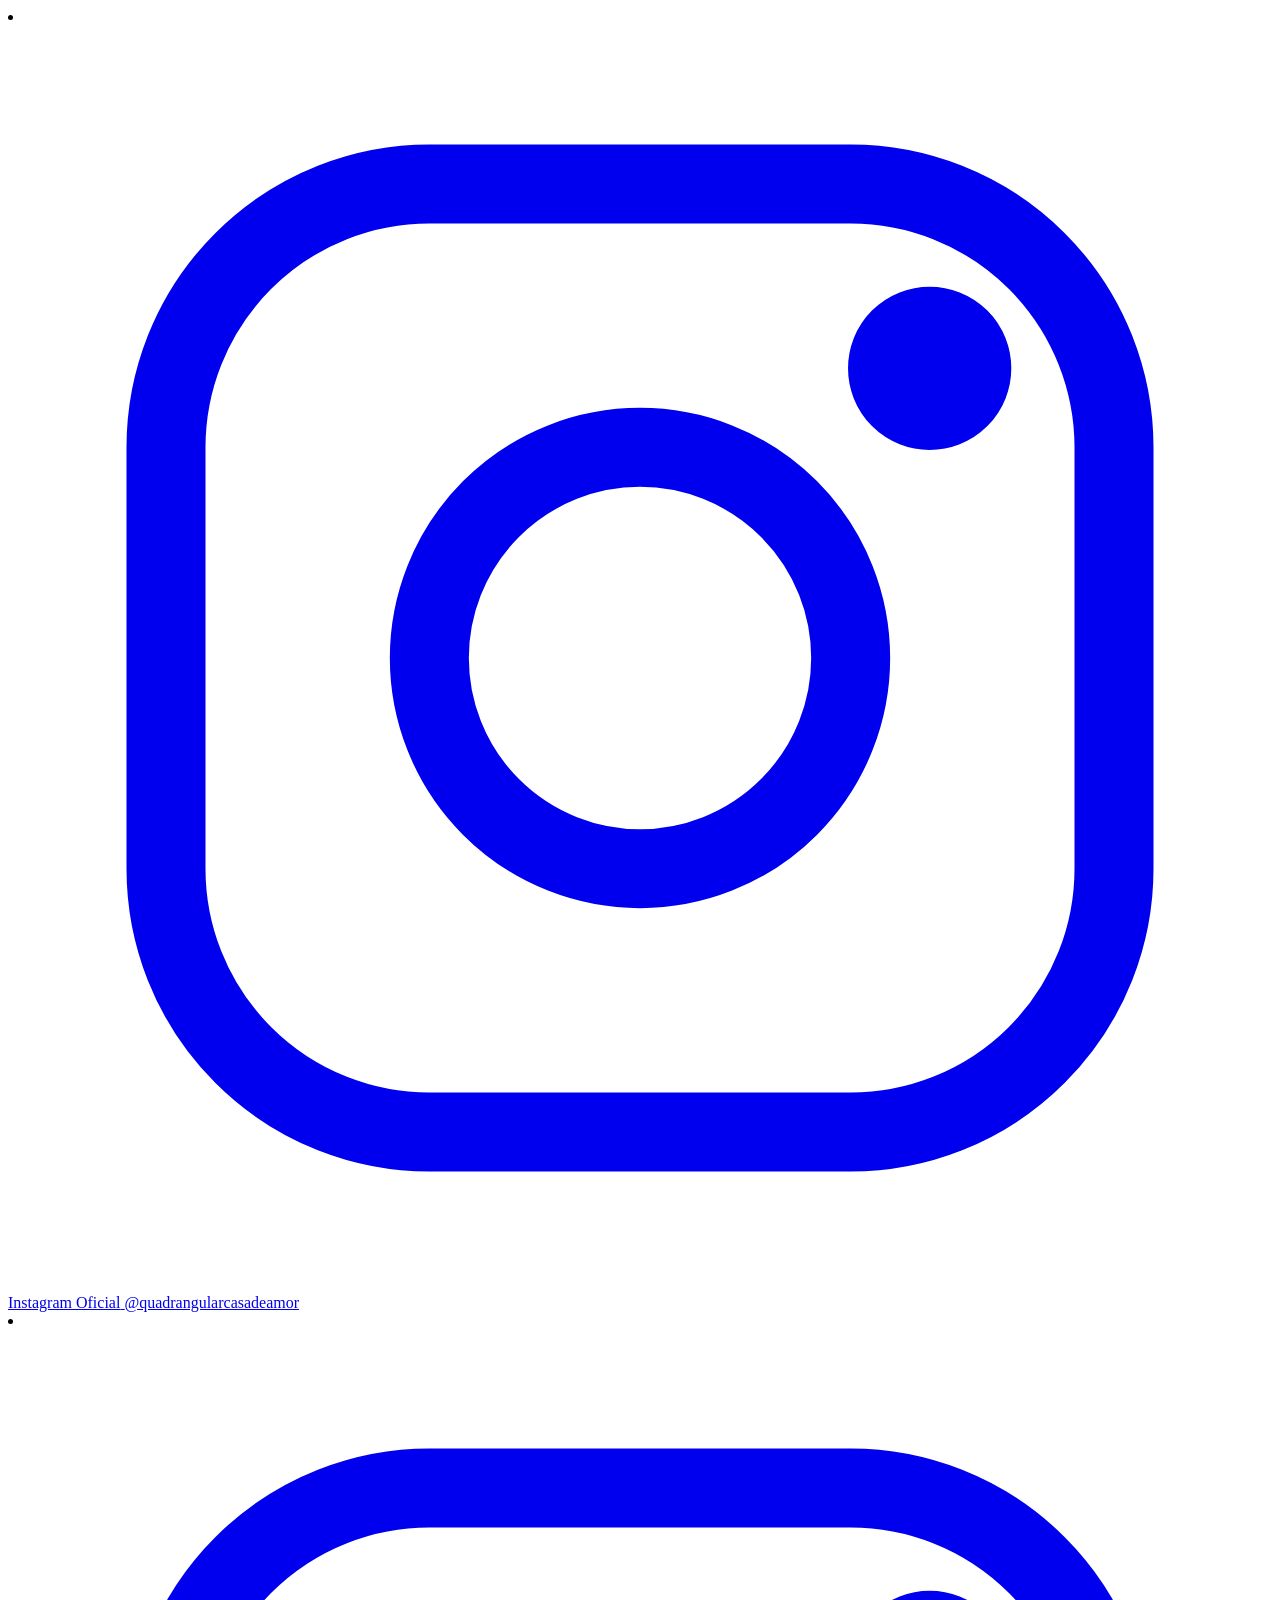
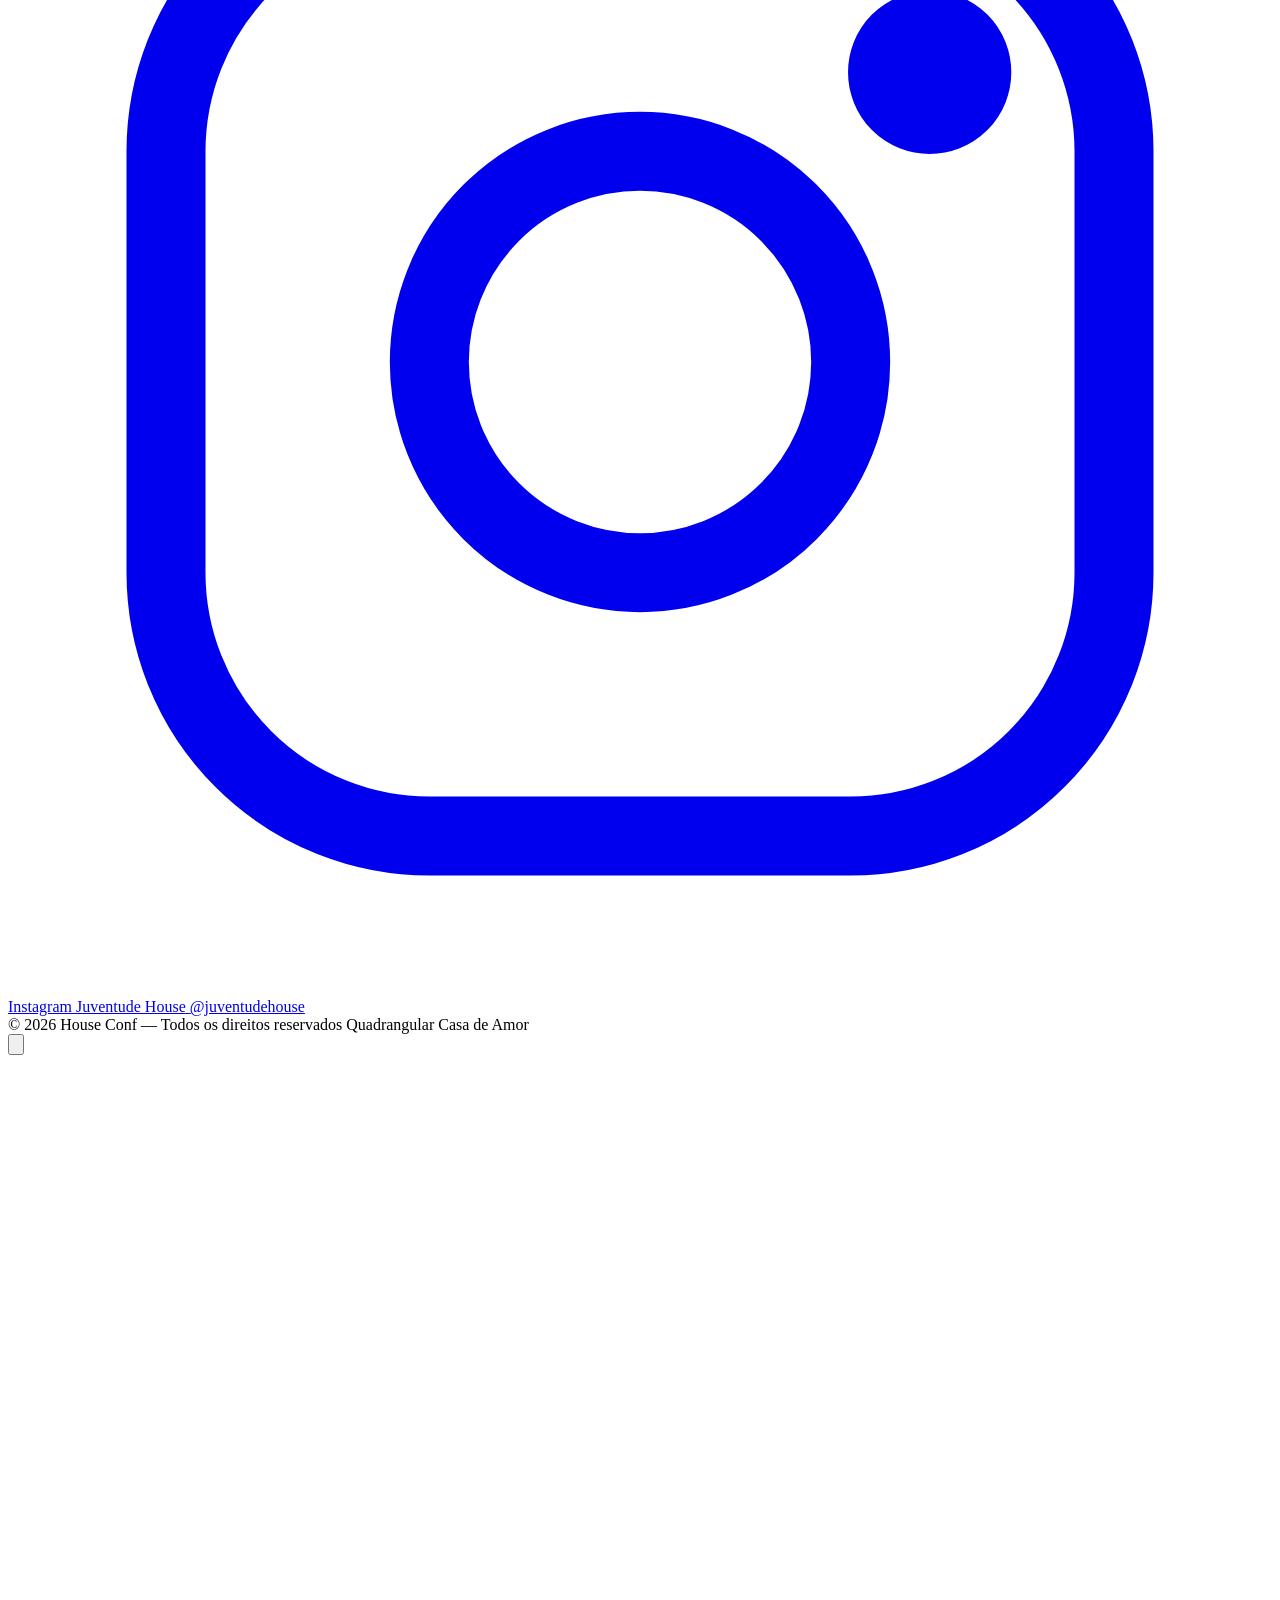
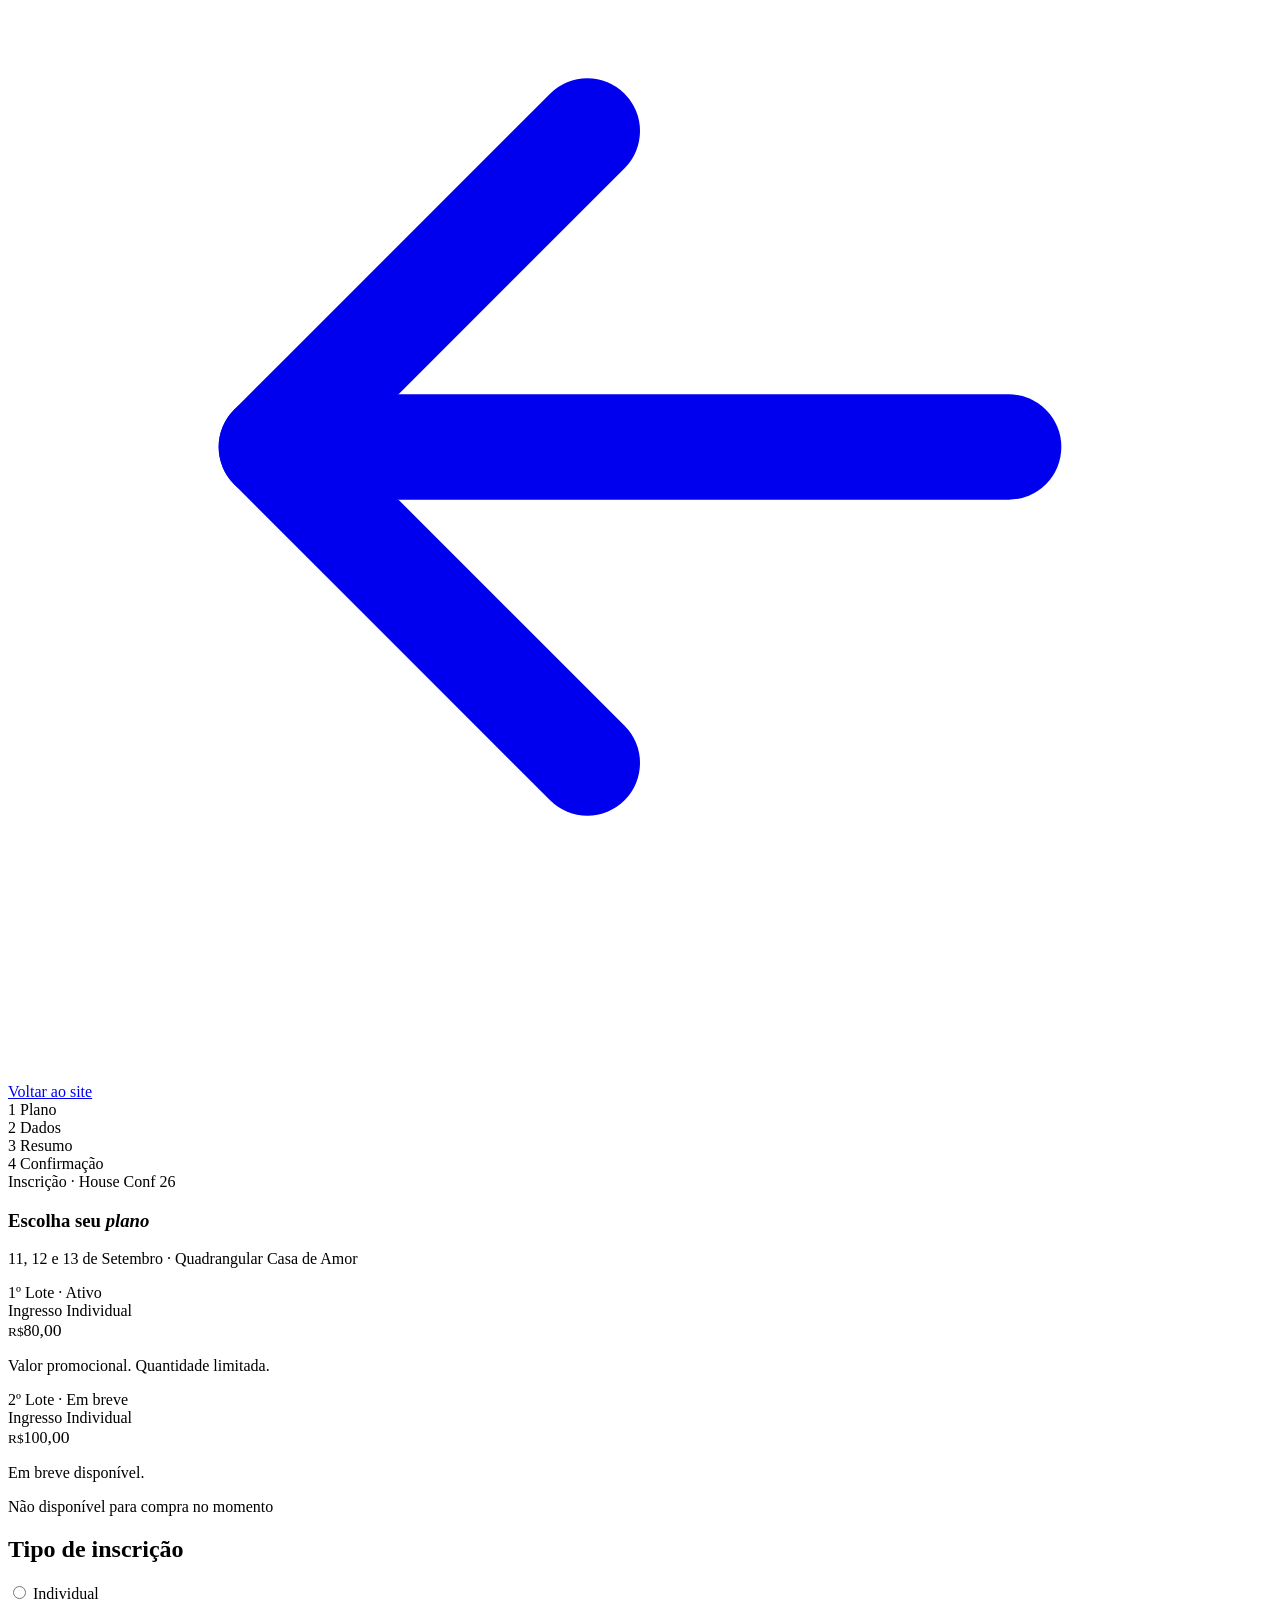
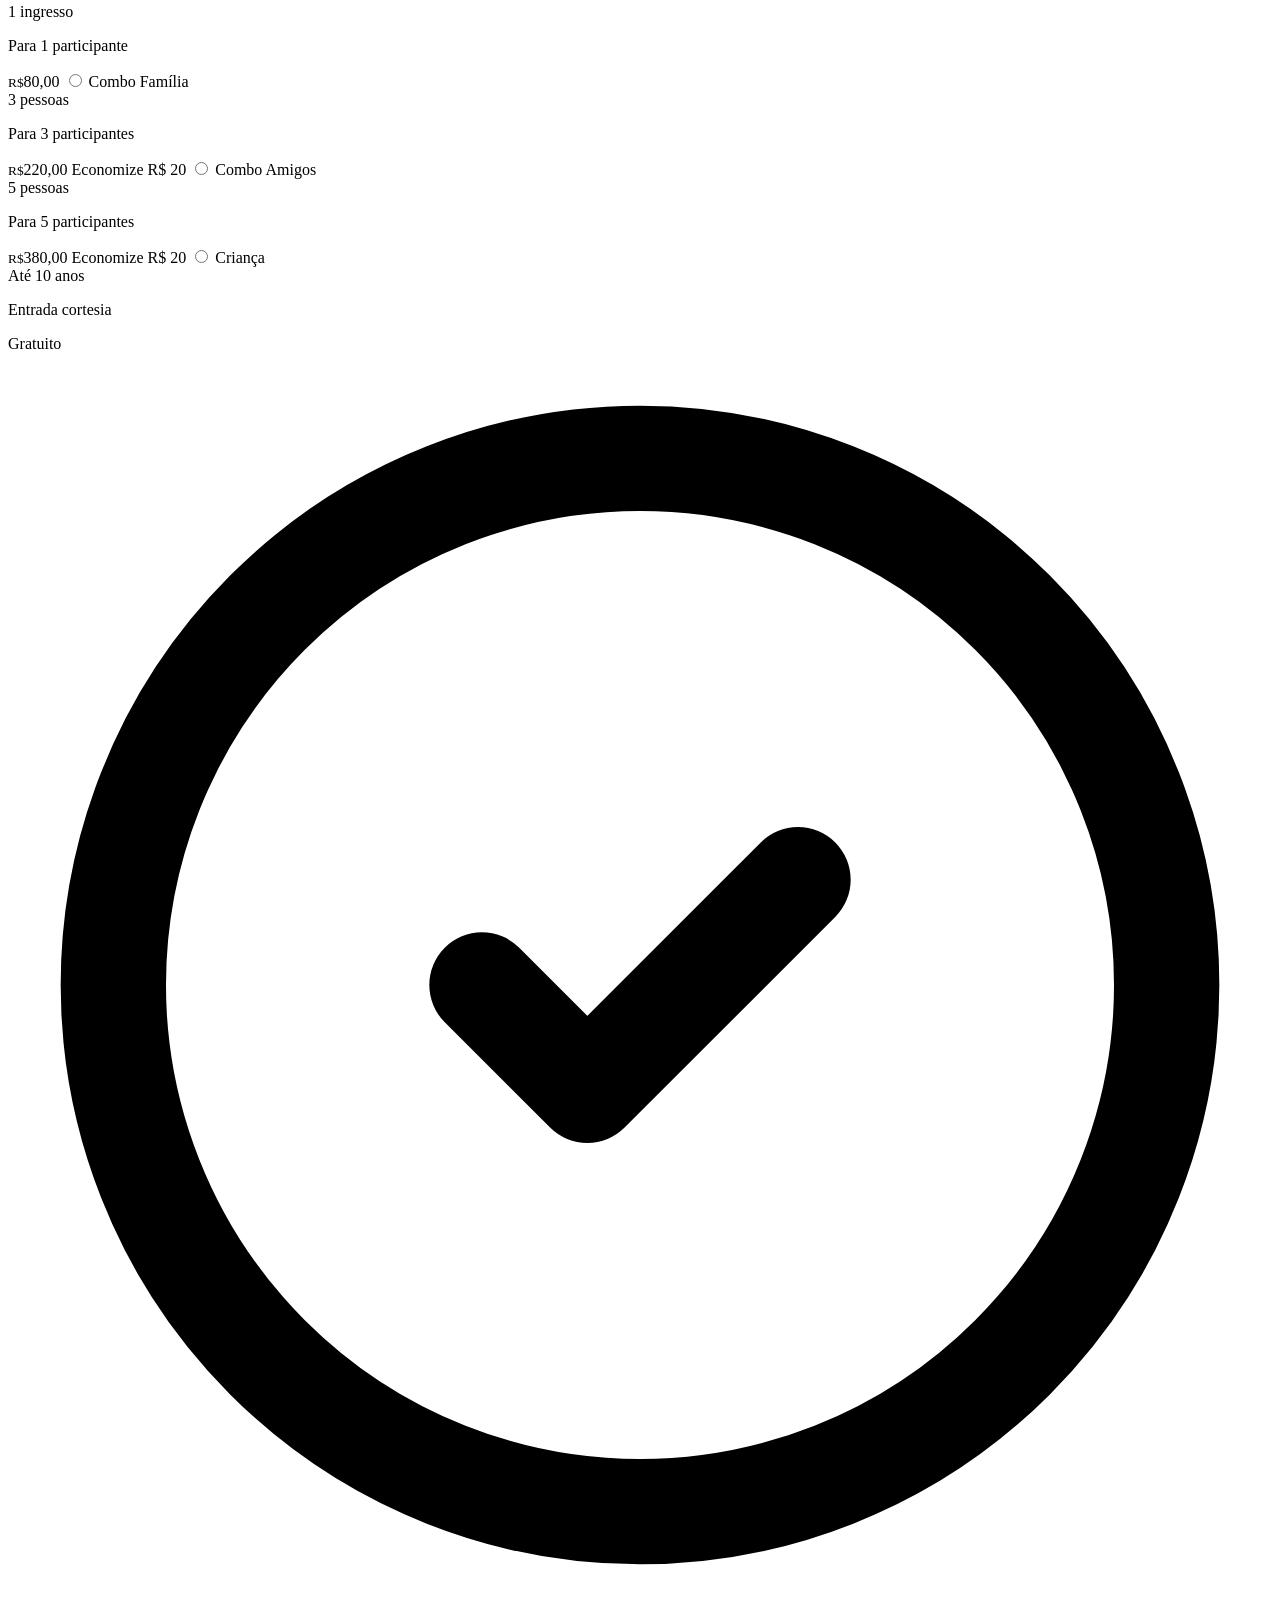
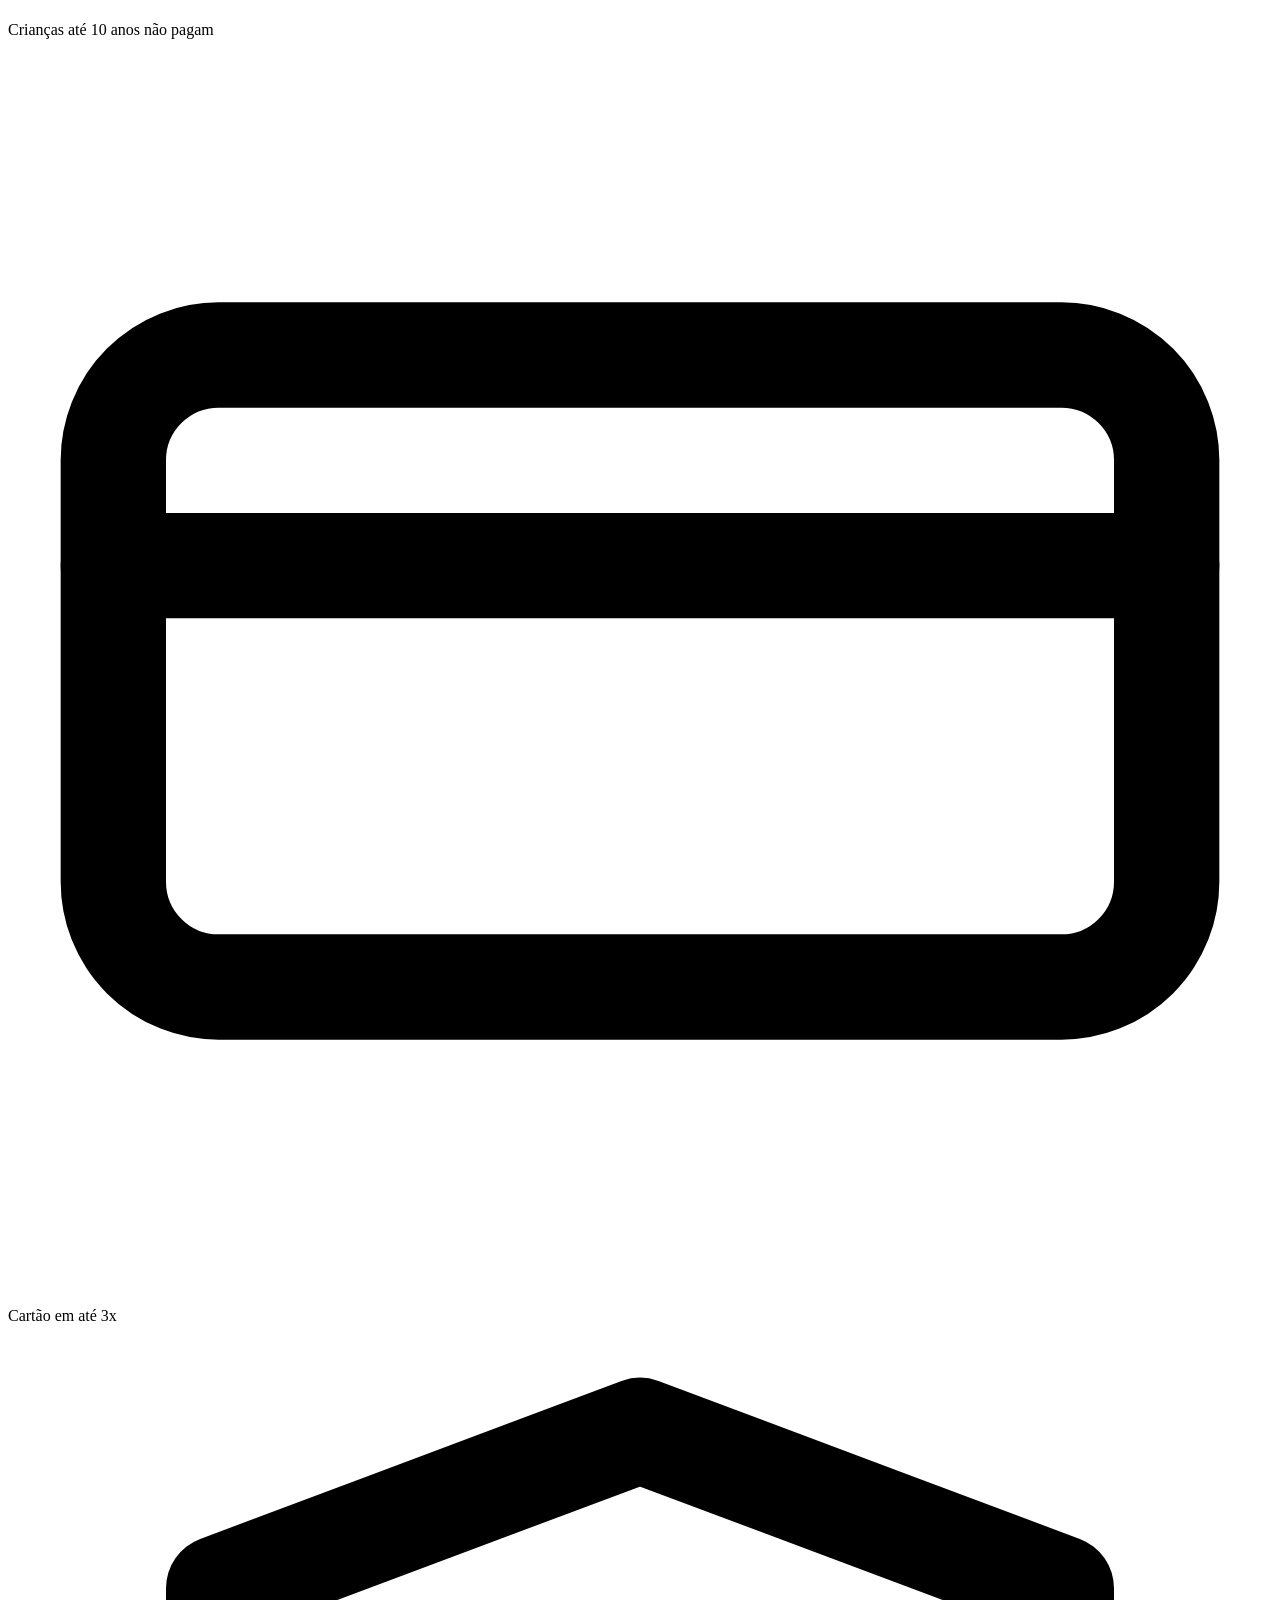
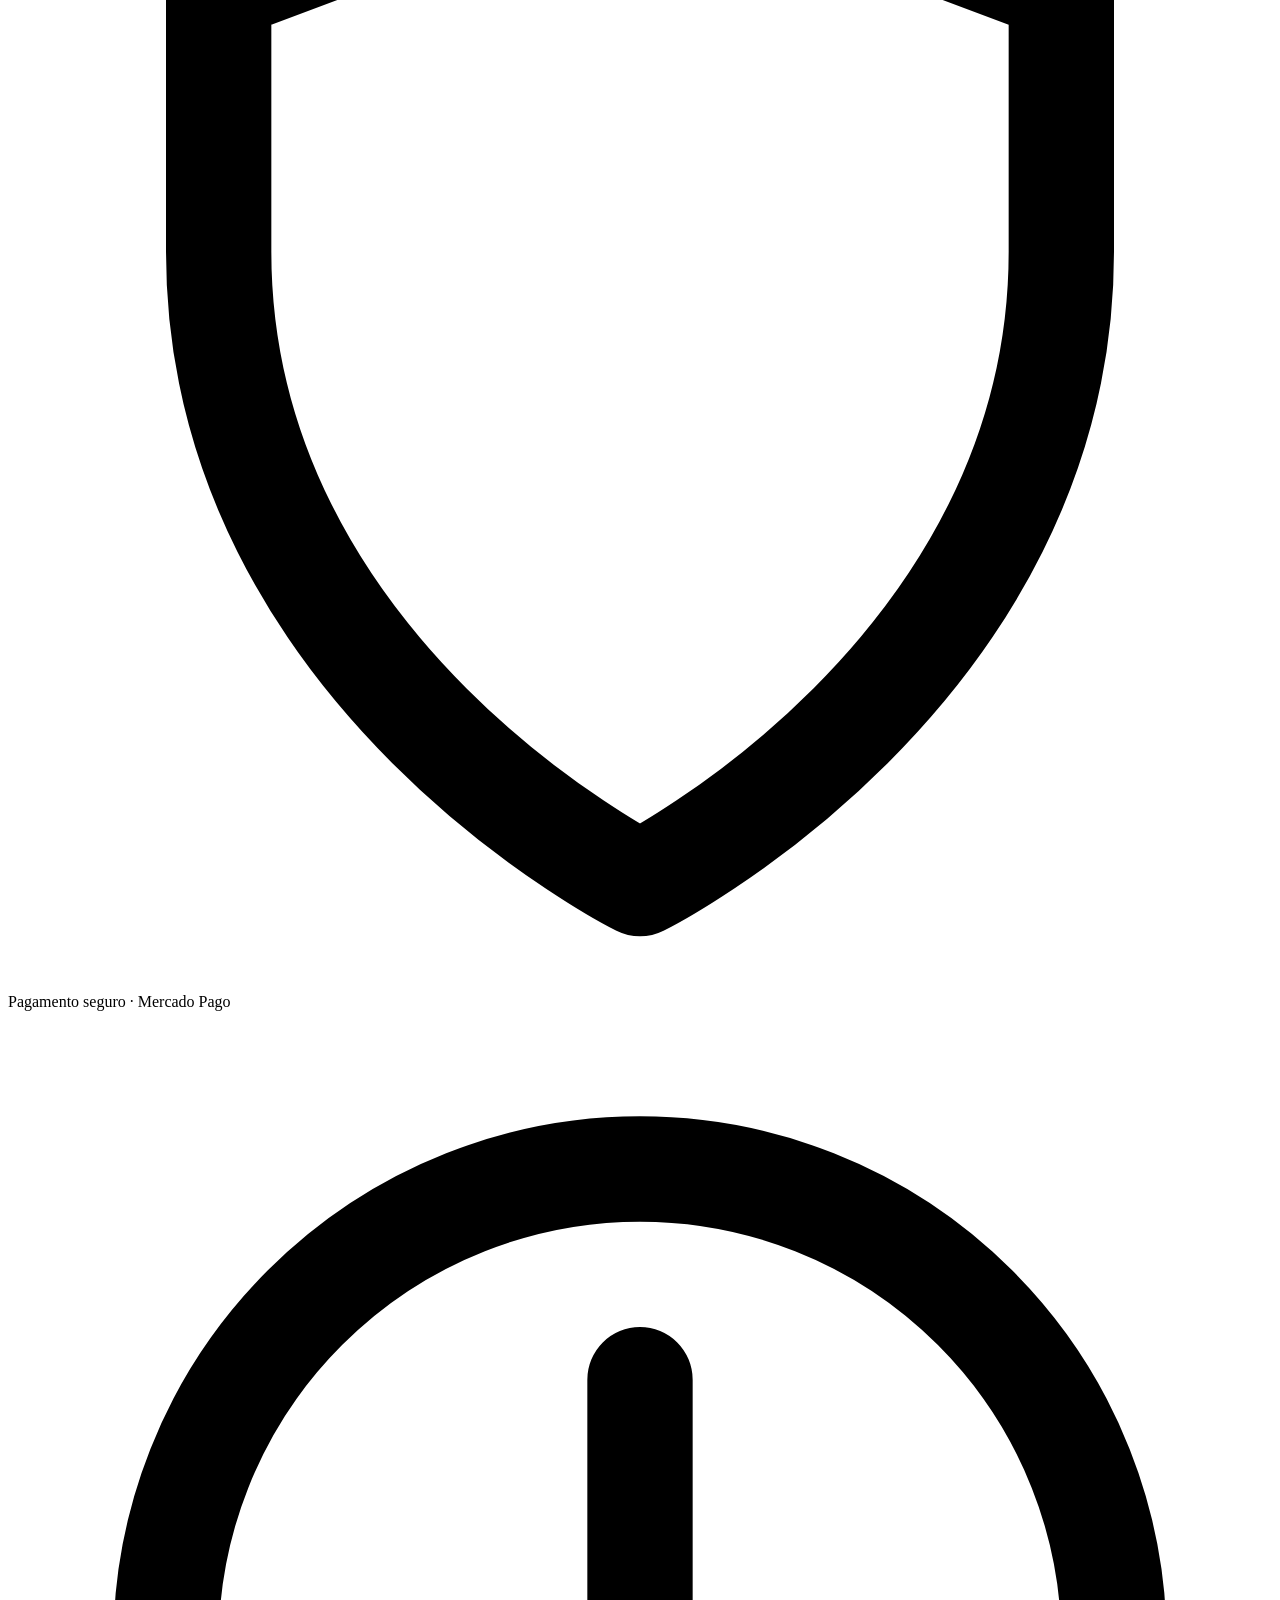
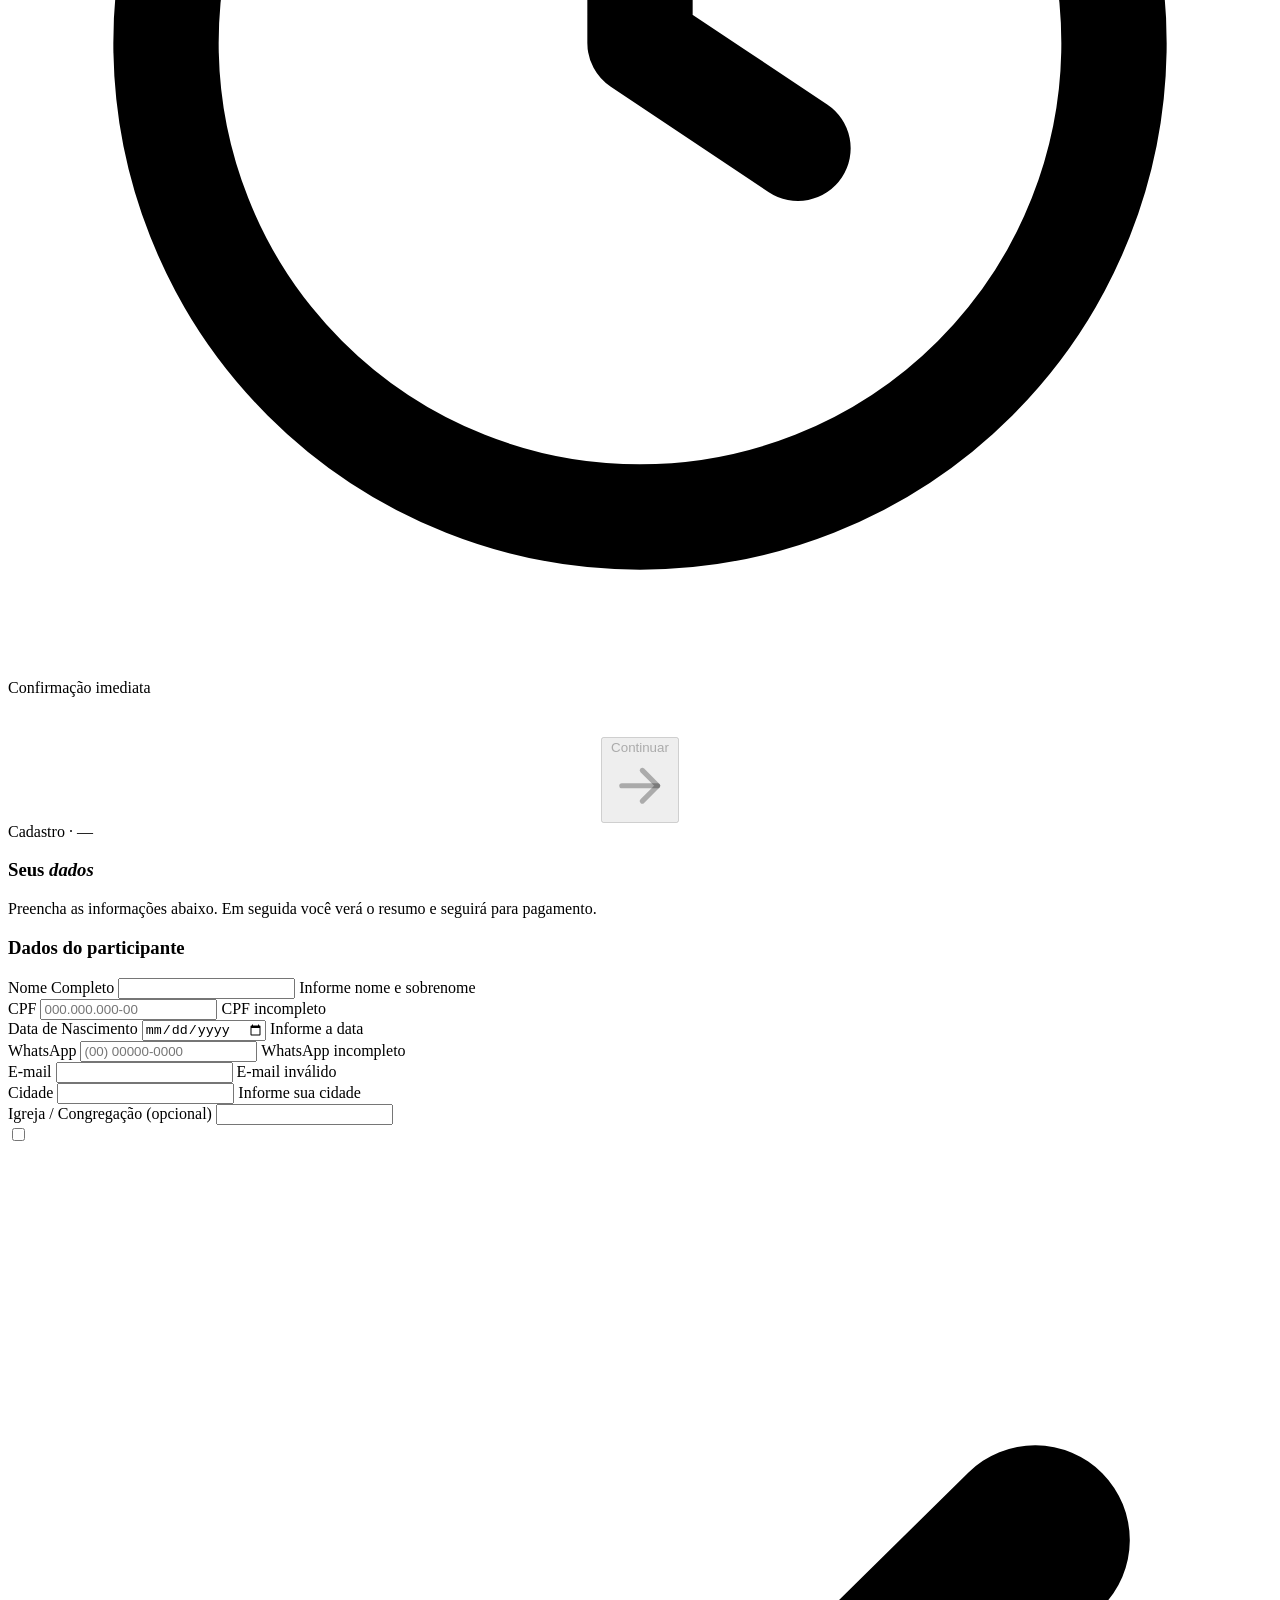
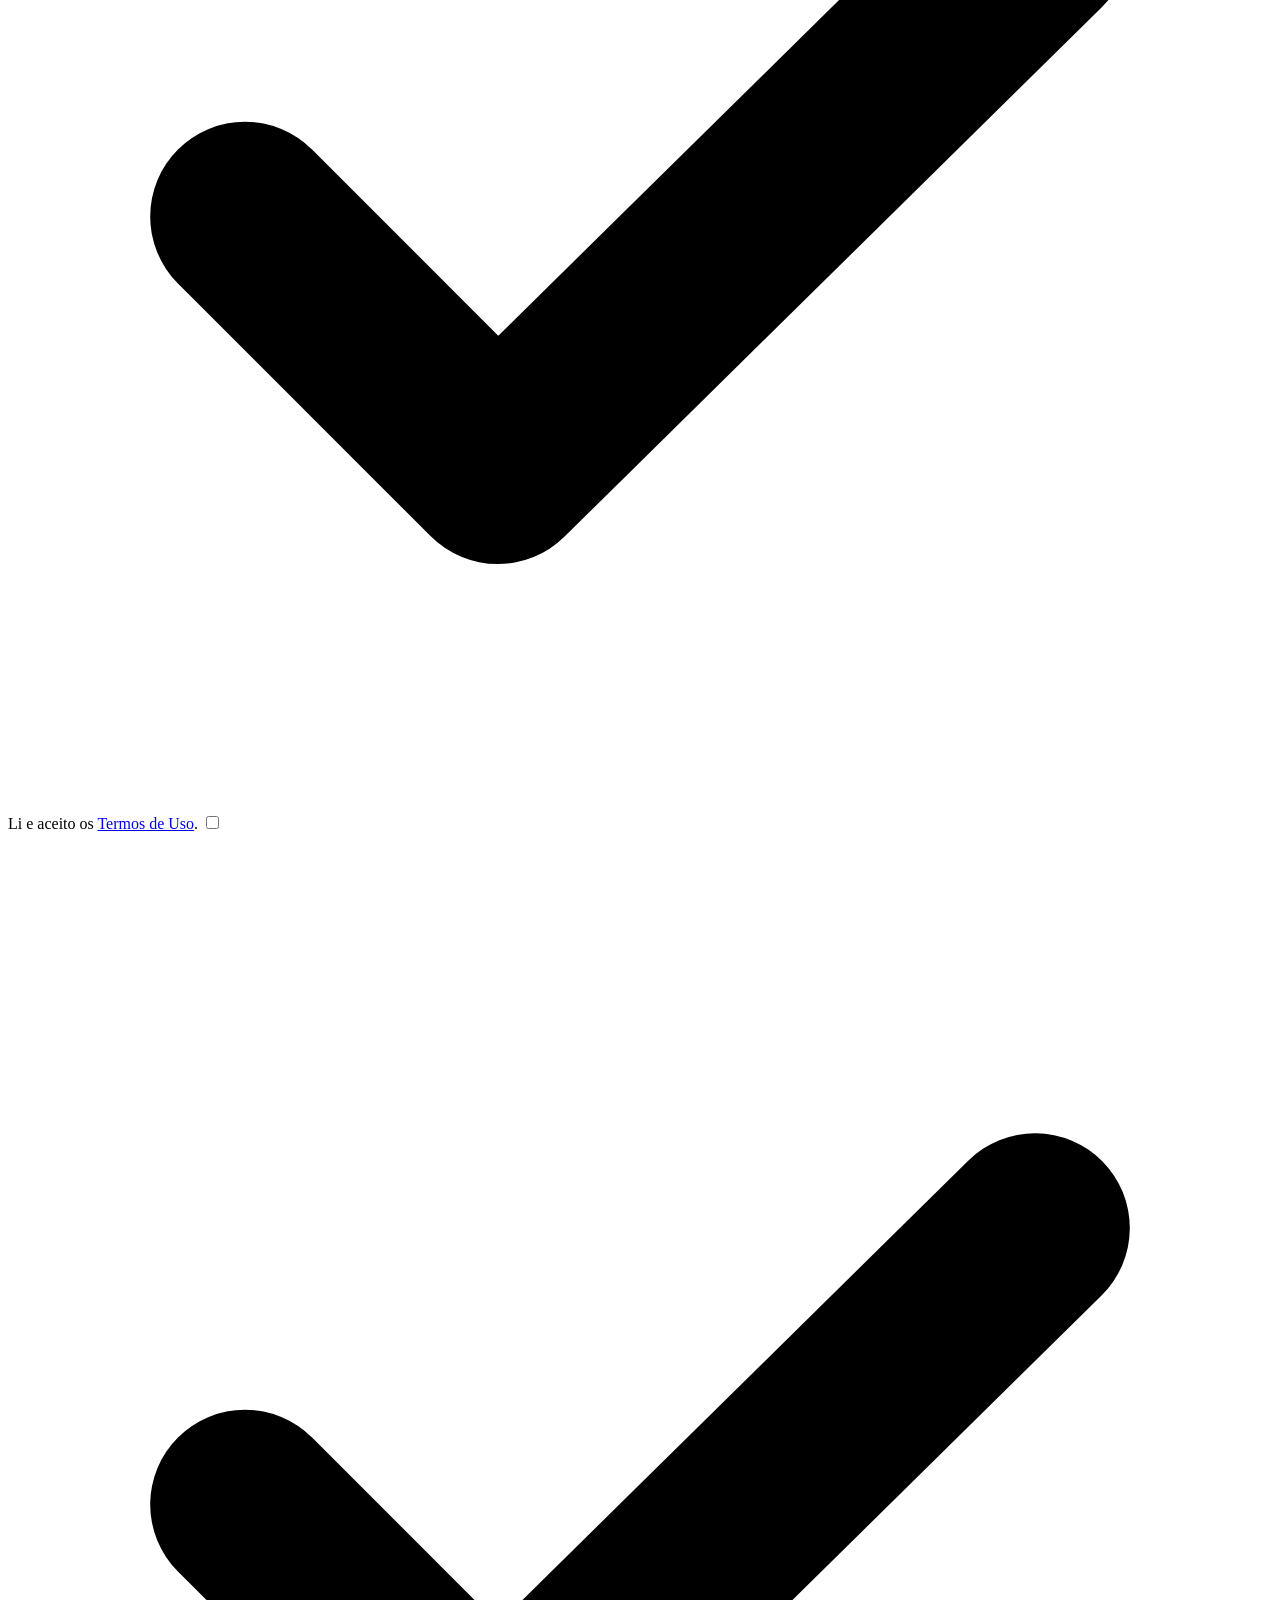
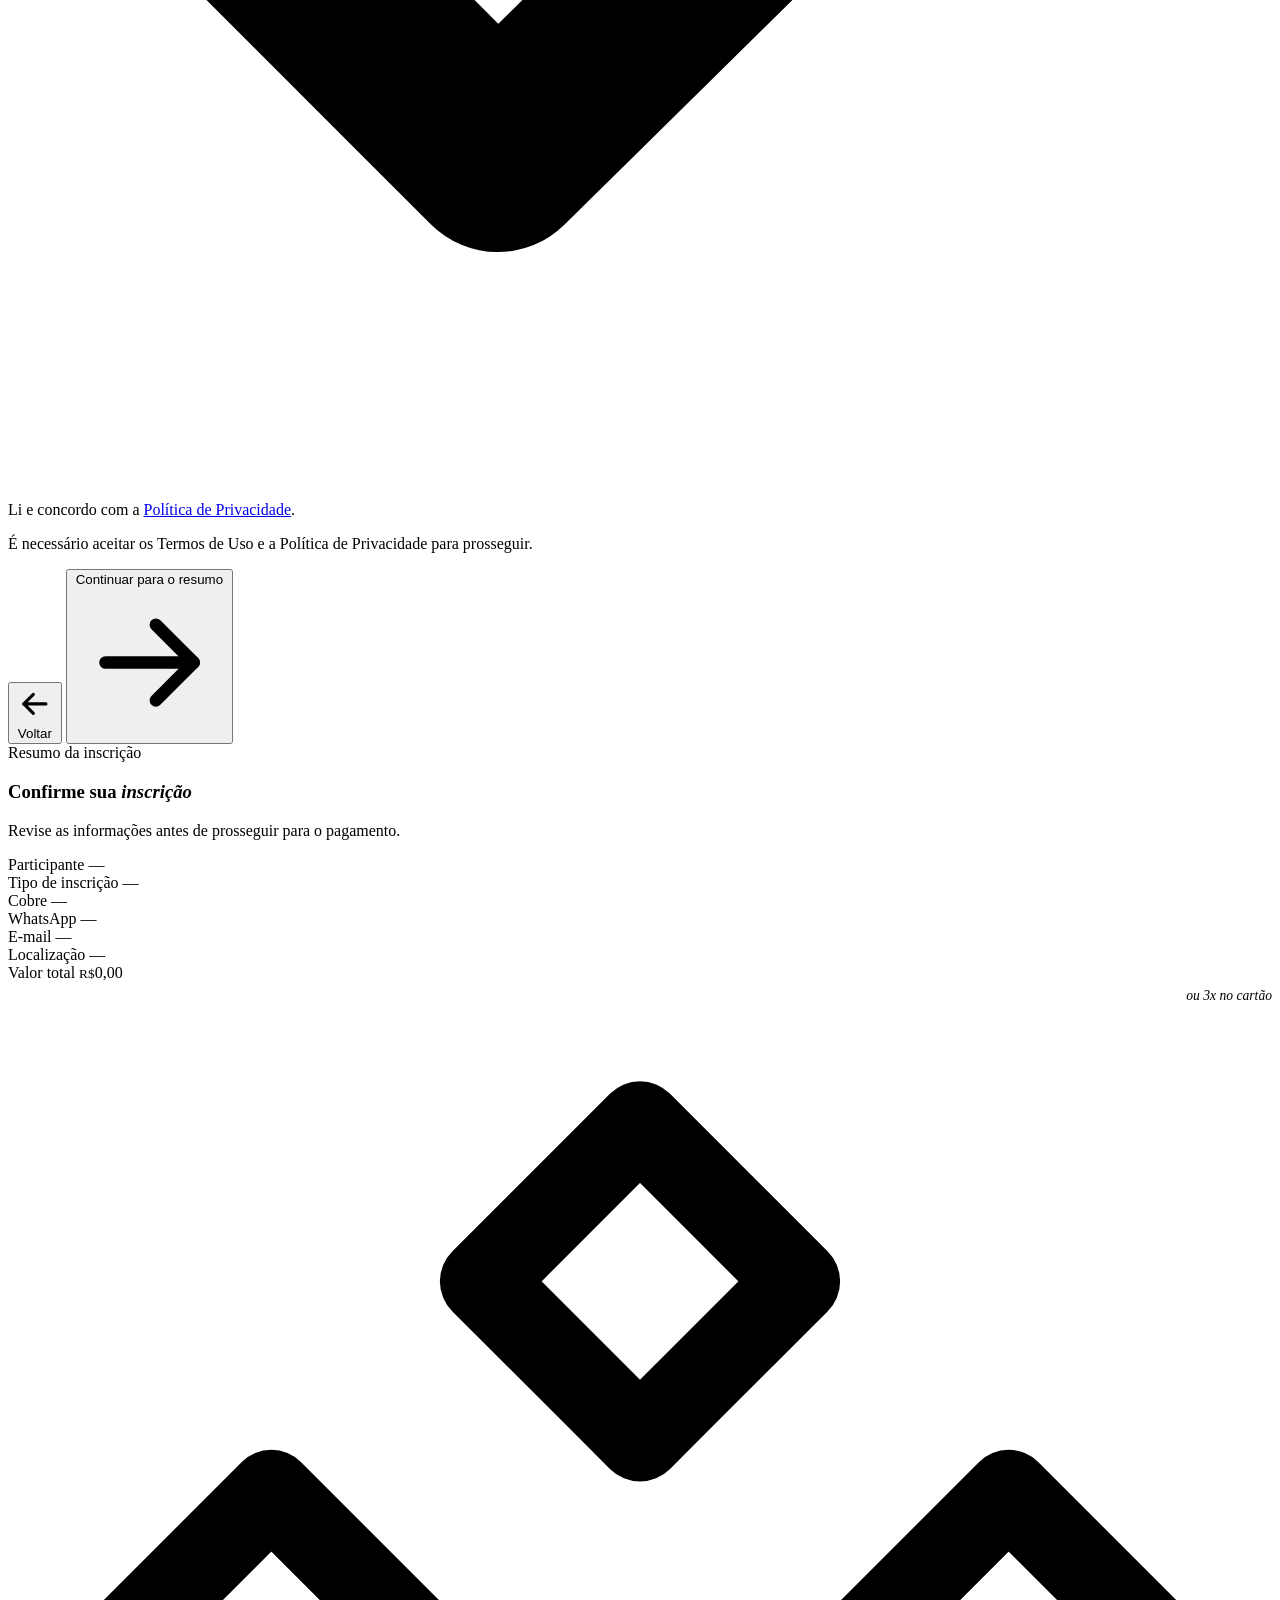
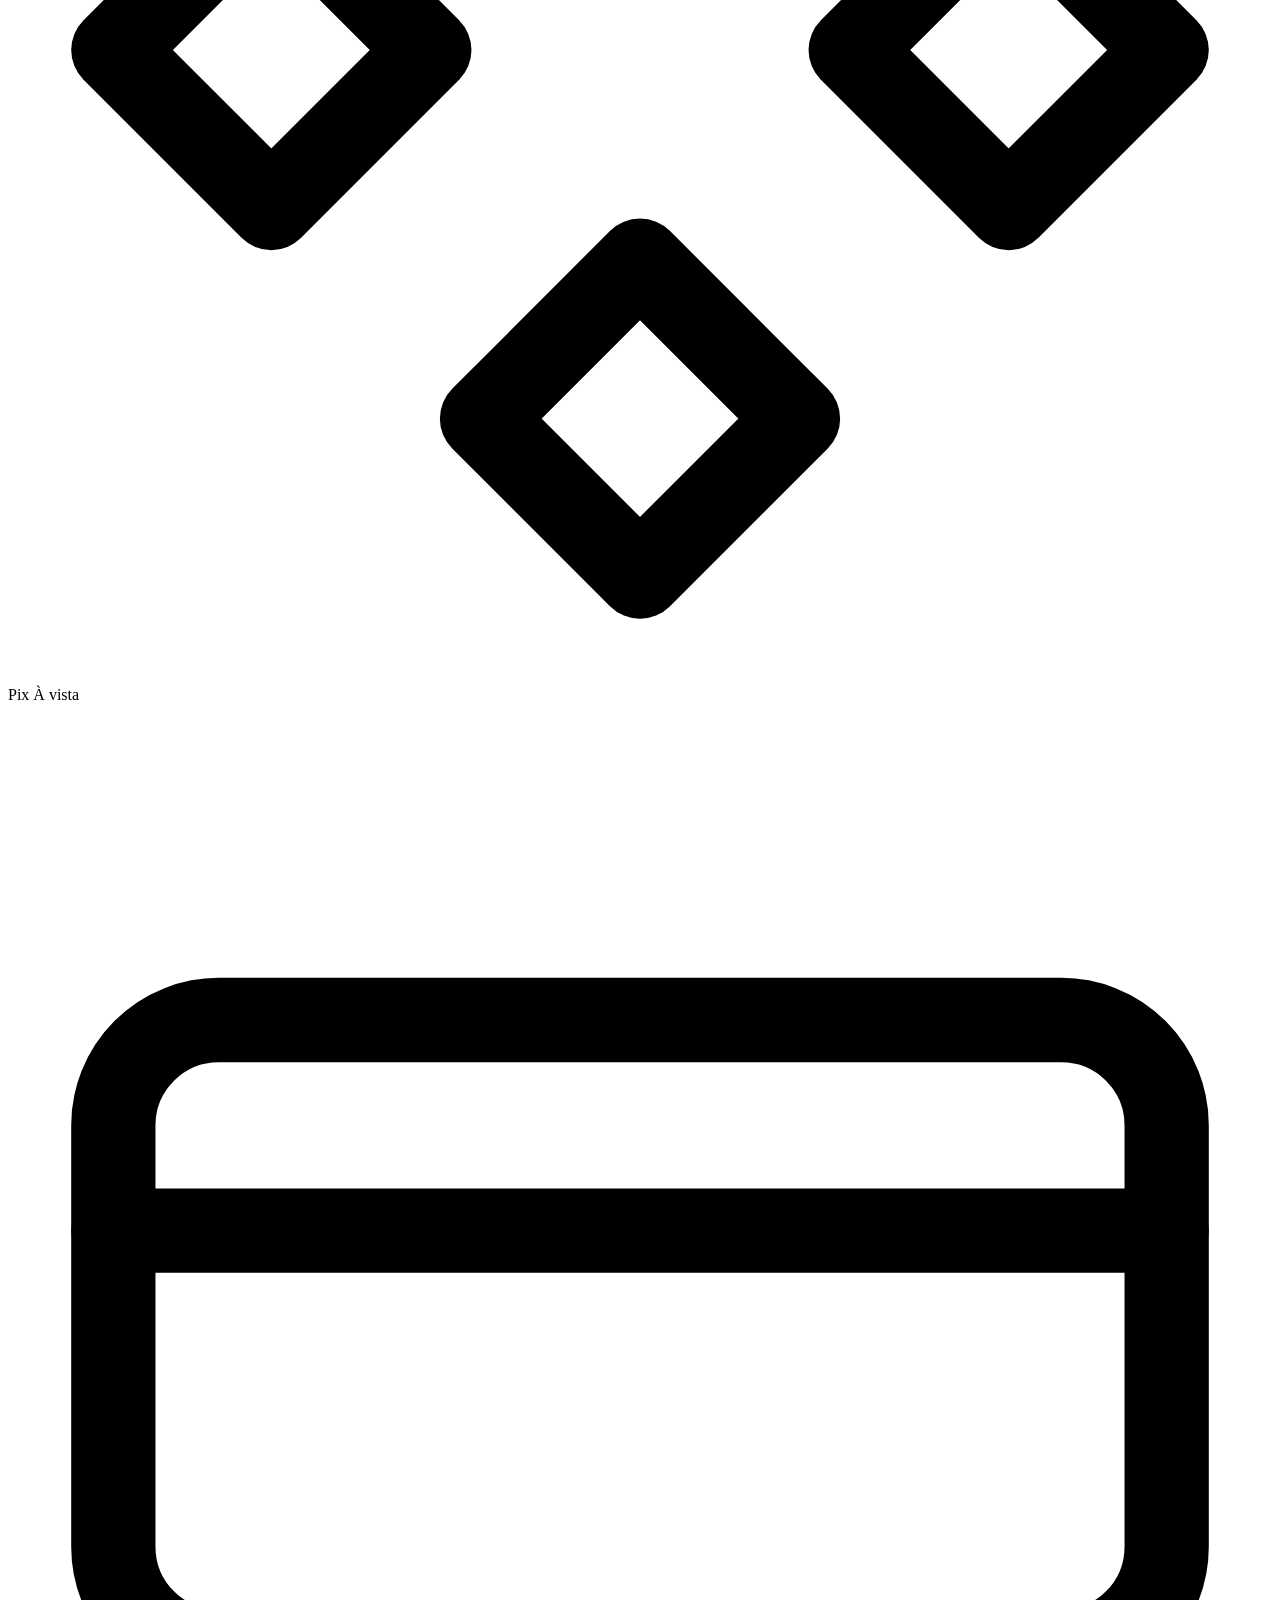
==== index.html @ 62c654b0 "Primeira versão do frontend House Conf 26" ====
<!DOCTYPE html>
<html lang="pt-BR">
<head>
<meta charset="UTF-8">
<meta name="viewport" content="width=device-width, initial-scale=1.0">
<meta name="format-detection" content="telephone=no, date=no, address=no, email=no">
<meta name="description" content="House Conf 26 — Conferência cristã nos dias 11, 12 e 13 de setembro. Tema: Amor Sacrificial. Com Danilo Pilar, Eliseu Nogueira, House Music, Ludi, Talita Cantazaro e Yoná Amorim.">
<meta name="theme-color" content="#0A0604">
<meta property="og:title" content="House Conf 26 — Amor Sacrificial">
<meta property="og:description" content="Conferência cristã nos dias 11, 12 e 13 de setembro. Tema: Amor Sacrificial.">
<meta property="og:type" content="website">
<title>House Conf 26 — Amor Sacrificial</title>

<!-- Fontes editoriais complementares (Fraunces como serifa contemporânea, Inter como body) -->
        <li>
          <a href="https://www.instagram.com/quadrangularcasadeamor" target="_blank" rel="noopener noreferrer" class="contact-link">
            <span class="contact-link-icon" aria-hidden="true">
              <svg viewBox="0 0 24 24" fill="none" stroke="currentColor" stroke-width="1.5" stroke-linecap="round" stroke-linejoin="round">
                <rect x="3" y="3" width="18" height="18" rx="5"/>
                <circle cx="12" cy="12" r="4"/>
                <circle cx="17.5" cy="6.5" r="0.8" fill="currentColor"/>
              </svg>
            </span>
            <span class="contact-link-body">
              <span class="contact-link-label">Instagram Oficial</span>
              <span class="contact-link-value">@quadrangularcasadeamor</span>
            </span>
          </a>
        </li>
        <li>
          <a href="https://www.instagram.com/juventudehouse" target="_blank" rel="noopener noreferrer" class="contact-link">
            <span class="contact-link-icon" aria-hidden="true">
              <svg viewBox="0 0 24 24" fill="none" stroke="currentColor" stroke-width="1.5" stroke-linecap="round" stroke-linejoin="round">
                <rect x="3" y="3" width="18" height="18" rx="5"/>
                <circle cx="12" cy="12" r="4"/>
                <circle cx="17.5" cy="6.5" r="0.8" fill="currentColor"/>
              </svg>
            </span>
            <span class="contact-link-body">
              <span class="contact-link-label">Instagram Juventude House</span>
              <span class="contact-link-value">@juventudehouse</span>
            </span>
          </a>
        </li>
      </ul>
    </div>
  </div>
  <div class="footer-bottom">
    <span>© 2026 House Conf — Todos os direitos reservados</span>
    <!-- TODO: confirmar e preencher o CNPJ real da Quadrangular Casa de Amor -->
    <span>Quadrangular Casa de Amor</span>
  </div>
</footer>

<!-- ═══════════════════════════════════════════════════════════════
     OVERLAY DE INSCRIÇÃO
     Fluxo embutido no próprio index.html. Aparece quando o usuário
     clica em qualquer CTA com href="#inscricao". O JS de inscrição
     (js/inscricao.js) gerencia as 4 etapas: Plano → Dados → Resumo
     → Confirmação. Para fechar, basta clicar no X ou pressionar Esc.
═══════════════════════════════════════════════════════════════ -->
<aside class="insc-overlay" id="inscricao-overlay" aria-hidden="true" role="dialog" aria-modal="true" aria-label="Inscrição House Conf 26">
  <button type="button" class="insc-overlay-close" id="insc-overlay-close" aria-label="Fechar inscrição">
    <svg viewBox="0 0 24 24" fill="none" stroke="currentColor" stroke-width="2" stroke-linecap="round" stroke-linejoin="round" aria-hidden="true">
      <path d="M18 6L6 18"/><path d="M6 6l12 12"/>
    </svg>
  </button>

<!-- ─── HEADER ENXUTO ─── -->
<header class="insc-topbar">
  <a href="index.html" aria-label="House Conf 26 — voltar ao site" class="insc-topbar-logo">
    <img src="assets/logo/logo-houseconf-26.png" alt="House Conf 26">
  </a>
  <a href="index.html" class="insc-back" style="margin-bottom:0">
    <svg viewBox="0 0 24 24" fill="none" stroke="currentColor" stroke-width="2" stroke-linecap="round" stroke-linejoin="round" aria-hidden="true">
      <path d="M19 12H5"/><path d="M11 18l-6-6 6-6"/>
    </svg>
    <span>Voltar ao site</span>
  </a>
</header>

<main class="insc-page">
  <div class="insc-shell">

    <!-- ─── STEP BAR ─── -->
    <div class="insc-steps" role="navigation" aria-label="Etapas da inscrição">
      <div class="insc-step active" data-step="1">
        <span class="insc-step-num">1</span>
        <span class="insc-step-label">Plano</span>
      </div>
      <span class="insc-step-divider" aria-hidden="true"></span>
      <div class="insc-step" data-step="2">
        <span class="insc-step-num">2</span>
        <span class="insc-step-label">Dados</span>
      </div>
      <span class="insc-step-divider" aria-hidden="true"></span>
      <div class="insc-step" data-step="3">
        <span class="insc-step-num">3</span>
        <span class="insc-step-label">Resumo</span>
      </div>
      <span class="insc-step-divider" aria-hidden="true"></span>
      <div class="insc-step" data-step="4">
        <span class="insc-step-num">4</span>
        <span class="insc-step-label">Confirmação</span>
      </div>
    </div>

    <!-- ═══════════════════════════════════════════════════════════
         ETAPA 1 — PLANOS
    ═══════════════════════════════════════════════════════════ -->
    <section class="insc-stage active" data-stage="1">
      <div class="insc-header">
        <span class="insc-header-label">Inscrição · House Conf 26</span>
        <h1 class="insc-header-title">Escolha seu <em>plano</em></h1>
        <p class="insc-header-sub">11, 12 e 13 de Setembro · Quadrangular Casa de Amor</p>
      </div>

      <!-- ── LOTES (informativo) ── -->
      <div class="insc-lotes">
        <div class="insc-lote active">
          <span class="insc-lote-tag">1º Lote · Ativo</span>
          <div class="insc-lote-title">Ingresso Individual</div>
          <div class="insc-lote-price"><small>R$</small>80<small style="font-size:1.1rem">,00</small></div>
          <p class="insc-lote-desc">Valor promocional. Quantidade limitada.</p>
        </div>
        <div class="insc-lote">
          <span class="insc-lote-tag">2º Lote · Em breve</span>
          <div class="insc-lote-title">Ingresso Individual</div>
          <div class="insc-lote-price"><small>R$</small>100<small style="font-size:1.1rem">,00</small></div>
          <p class="insc-lote-desc">Em breve disponível.</p>
          <span class="insc-lote-disabled">Não disponível para compra no momento</span>
        </div>
      </div>

      <!-- ── TIPOS DE INSCRIÇÃO ── -->
      <h2 class="insc-section-title">Tipo de inscrição</h2>
      <div class="insc-tipos">
        <label class="insc-tipo" data-tipo="individual_lote1">
          <input type="radio" name="tipo" value="individual_lote1">
          <span class="insc-tipo-label">Individual</span>
          <div class="insc-tipo-name">1 ingresso</div>
          <p class="insc-tipo-people">Para 1 participante</p>
          <span class="insc-tipo-value"><small>R$</small>80,00</span>
        </label>

        <label class="insc-tipo" data-tipo="familia3_lote1">
          <input type="radio" name="tipo" value="familia3_lote1">
          <span class="insc-tipo-label">Combo Família</span>
          <div class="insc-tipo-name">3 pessoas</div>
          <p class="insc-tipo-people">Para 3 participantes</p>
          <span class="insc-tipo-value"><small>R$</small>220,00</span>
          <span class="insc-tipo-saving">Economize R$ 20</span>
        </label>

        <label class="insc-tipo" data-tipo="combo5_lote1">
          <input type="radio" name="tipo" value="combo5_lote1">
          <span class="insc-tipo-label">Combo Amigos</span>
          <div class="insc-tipo-name">5 pessoas</div>
          <p class="insc-tipo-people">Para 5 participantes</p>
          <span class="insc-tipo-value"><small>R$</small>380,00</span>
          <span class="insc-tipo-saving">Economize R$ 20</span>
        </label>

        <label class="insc-tipo insc-tipo-free" data-tipo="crianca_ate10">
          <input type="radio" name="tipo" value="crianca_ate10">
          <span class="insc-tipo-label">Criança</span>
          <div class="insc-tipo-name">Até 10 anos</div>
          <p class="insc-tipo-people">Entrada cortesia</p>
          <span class="insc-tipo-value insc-tipo-value-free">Gratuito</span>
        </label>
      </div>

      <!-- ── BENEFITS ── -->
      <div class="insc-benefits">
        <div class="insc-benefit">
          <svg viewBox="0 0 24 24" fill="none" stroke="currentColor" stroke-width="2" stroke-linecap="round" stroke-linejoin="round"><path d="M9 12l2 2 4-4"/><circle cx="12" cy="12" r="10"/></svg>
          <span>Crianças até 10 anos não pagam</span>
        </div>
        <div class="insc-benefit">
          <svg viewBox="0 0 24 24" fill="none" stroke="currentColor" stroke-width="2" stroke-linecap="round" stroke-linejoin="round"><rect x="2" y="6" width="20" height="12" rx="2"/><path d="M2 10h20"/></svg>
          <span>Cartão em até 3x</span>
        </div>
        <div class="insc-benefit">
          <svg viewBox="0 0 24 24" fill="none" stroke="currentColor" stroke-width="2" stroke-linecap="round" stroke-linejoin="round"><path d="M12 22s8-4 8-12V5l-8-3-8 3v5c0 8 8 12 8 12z"/></svg>
          <span>Pagamento seguro · Mercado Pago</span>
        </div>
        <div class="insc-benefit">
          <svg viewBox="0 0 24 24" fill="none" stroke="currentColor" stroke-width="2" stroke-linecap="round" stroke-linejoin="round"><circle cx="12" cy="12" r="9"/><path d="M12 7v5l3 2"/></svg>
          <span>Confirmação imediata</span>
        </div>
      </div>

      <div style="text-align:center;margin-top:2.5rem">
        <button id="insc-continue-1" class="insc-btn-primary" disabled>
          <span>Continuar</span>
          <svg viewBox="0 0 24 24" fill="none" stroke="currentColor" stroke-width="2" stroke-linecap="round" stroke-linejoin="round" aria-hidden="true">
            <path d="M5 12h14"/><path d="M13 6l6 6-6 6"/>
          </svg>
        </button>
      </div>
    </section>

    <!-- ═══════════════════════════════════════════════════════════
         ETAPA 2 — FORMULÁRIO
    ═══════════════════════════════════════════════════════════ -->
    <section class="insc-stage" data-stage="2">
      <div class="insc-header">
        <span class="insc-header-label">Cadastro · <span id="insc-form-context">—</span></span>
        <h1 class="insc-header-title">Seus <em>dados</em></h1>
        <p class="insc-header-sub">Preencha as informações abaixo. Em seguida você verá o resumo e seguirá para pagamento.</p>
      </div>

      <div id="insc-free-note" style="display:none;max-width:680px;margin:0 auto 2rem;padding:1.1rem 1.4rem;background:rgba(232,106,42,0.08);border-left:2px solid var(--orange);font-family:var(--font-editorial);font-style:italic;font-size:0.92rem;color:var(--orange-warm);line-height:1.5;text-align:left">
        Crianças até 10 anos têm entrada gratuita. Preencha os dados da criança ou os dados do responsável que fará a inscrição.
      </div>

      <form id="insc-form" class="insc-form" novalidate autocomplete="on">
        <div class="insc-form-section">
          <h3 class="insc-form-section-title">Dados do participante</h3>
          <div class="insc-grid">
            <div class="insc-field insc-field-full">
              <label for="f-nome">Nome Completo</label>
              <input type="text" id="f-nome" data-key="nome" autocomplete="name" required>
              <span class="insc-field-error">Informe nome e sobrenome</span>
            </div>
            <div class="insc-field">
              <label for="f-cpf">CPF</label>
              <input type="text" id="f-cpf" data-key="cpf" inputmode="numeric" autocomplete="off" placeholder="000.000.000-00" required>
              <span class="insc-field-error">CPF incompleto</span>
            </div>
            <div class="insc-field">
              <label for="f-nascimento">Data de Nascimento</label>
              <input type="date" id="f-nascimento" data-key="nascimento" autocomplete="bday" required>
              <span class="insc-field-error">Informe a data</span>
            </div>
            <div class="insc-field">
              <label for="f-whatsapp">WhatsApp</label>
              <input type="tel" id="f-whatsapp" data-key="whatsapp" inputmode="tel" placeholder="(00) 00000-0000" autocomplete="tel" required>
              <span class="insc-field-error">WhatsApp incompleto</span>
            </div>
            <div class="insc-field">
              <label for="f-email">E-mail</label>
              <input type="email" id="f-email" data-key="email" inputmode="email" autocomplete="email" required>
              <span class="insc-field-error">E-mail inválido</span>
            </div>
            <div class="insc-field">
              <label for="f-cidade">Cidade</label>
              <input type="text" id="f-cidade" data-key="cidade" autocomplete="address-level2" required>
              <span class="insc-field-error">Informe sua cidade</span>
            </div>
            <div class="insc-field insc-field-full">
              <label for="f-igreja">Igreja / Congregação <span style="text-transform:none;letter-spacing:0;color:var(--muted);font-weight:400">(opcional)</span></label>
              <input type="text" id="f-igreja" data-key="igreja" autocomplete="organization">
            </div>
          </div>
        </div>

        <!-- ─── CONSENTIMENTO (LGPD + Termos) ───
             Os 2 checkboxes precisam estar marcados para o formulário
             avançar. A validação acontece em js/inscricao.js → validateForm(). -->
        <div class="insc-consent" role="group" aria-label="Consentimentos obrigatórios">
          <label class="insc-check">
            <input type="checkbox" id="f-aceito-termos" data-key="aceito_termos" required>
            <span class="insc-check-box" aria-hidden="true">
              <svg viewBox="0 0 16 16" fill="none" stroke="currentColor" stroke-width="2.4" stroke-linecap="round" stroke-linejoin="round">
                <path d="M3 8.5l3.2 3.2L13 5"/>
              </svg>
            </span>
            <span class="insc-check-text">
              Li e aceito os <a href="termos.html" target="_blank" rel="noopener noreferrer">Termos de Uso</a>.
            </span>
          </label>
          <label class="insc-check">
            <input type="checkbox" id="f-aceito-privacidade" data-key="aceito_privacidade" required>
            <span class="insc-check-box" aria-hidden="true">
              <svg viewBox="0 0 16 16" fill="none" stroke="currentColor" stroke-width="2.4" stroke-linecap="round" stroke-linejoin="round">
                <path d="M3 8.5l3.2 3.2L13 5"/>
              </svg>
            </span>
            <span class="insc-check-text">
              Li e concordo com a <a href="privacidade.html" target="_blank" rel="noopener noreferrer">Política de Privacidade</a>.
            </span>
          </label>
          <p class="insc-consent-error" id="insc-consent-error" role="alert">É necessário aceitar os Termos de Uso e a Política de Privacidade para prosseguir.</p>
        </div>

        <div class="insc-form-nav">
          <button type="button" id="insc-back-2" class="insc-back-step">
            <svg viewBox="0 0 24 24" fill="none" stroke="currentColor" stroke-width="2" stroke-linecap="round" stroke-linejoin="round" aria-hidden="true">
              <path d="M19 12H5"/><path d="M11 18l-6-6 6-6"/>
            </svg>
            <span>Voltar</span>
          </button>
          <button type="submit" class="insc-btn-primary">
            <span>Continuar para o resumo</span>
            <svg viewBox="0 0 24 24" fill="none" stroke="currentColor" stroke-width="2" stroke-linecap="round" stroke-linejoin="round" aria-hidden="true">
              <path d="M5 12h14"/><path d="M13 6l6 6-6 6"/>
            </svg>
          </button>
        </div>
      </form>
    </section>

    <!-- ═══════════════════════════════════════════════════════════
         ETAPA 3 — RESUMO
    ═══════════════════════════════════════════════════════════ -->
    <section class="insc-stage" data-stage="3">
      <div class="insc-header">
        <span class="insc-header-label">Resumo da inscrição</span>
        <h1 class="insc-header-title">Confirme sua <em>inscrição</em></h1>
        <p class="insc-header-sub">Revise as informações antes de prosseguir para o pagamento.</p>
      </div>

      <div class="insc-summary">
        <div class="insc-summary-row">
          <span class="insc-summary-label">Participante</span>
          <span class="insc-summary-value" id="sum-nome">—</span>
        </div>
        <div class="insc-summary-row">
          <span class="insc-summary-label">Tipo de inscrição</span>
          <span class="insc-summary-value" id="sum-tipo">—</span>
        </div>
        <div class="insc-summary-row">
          <span class="insc-summary-label">Cobre</span>
          <span class="insc-summary-value" id="sum-people">—</span>
        </div>
        <div class="insc-summary-row">
          <span class="insc-summary-label">WhatsApp</span>
          <span class="insc-summary-value" id="sum-whatsapp">—</span>
        </div>
        <div class="insc-summary-row">
          <span class="insc-summary-label">E-mail</span>
          <span class="insc-summary-value" id="sum-email">—</span>
        </div>
        <div class="insc-summary-row">
          <span class="insc-summary-label">Localização</span>
          <span class="insc-summary-value" id="sum-cidade">—</span>
        </div>

        <div class="insc-summary-total">
          <span class="insc-summary-total-label">Valor total</span>
          <span class="insc-summary-total-value" id="sum-total"><small>R$</small>0,00</span>
        </div>
        <p style="text-align:right;font-family:var(--font-editorial);font-style:italic;color:var(--amber);font-size:0.85rem;margin-top:0.4rem" id="sum-parcela-info">ou 3x no cartão</p>

        <div class="insc-payment-info" id="insc-payment-info" aria-label="Formas de pagamento aceitas">
          <div class="insc-payment-method">
            <svg viewBox="0 0 24 24" fill="none" stroke="currentColor" stroke-width="1.6" stroke-linecap="round" stroke-linejoin="round" aria-hidden="true">
              <path d="M12 2l3 3-3 3-3-3 3-3z"/><path d="M2 12l3 3 3-3-3-3-3 3z"/><path d="M22 12l-3 3-3-3 3-3 3 3z"/><path d="M12 22l-3-3 3-3 3 3-3 3z"/>
            </svg>
            <span class="insc-payment-method-name">Pix</span>
            <span class="insc-payment-method-note">À vista</span>
          </div>
          <div class="insc-payment-method">
            <svg viewBox="0 0 24 24" fill="none" stroke="currentColor" stroke-width="1.6" stroke-linecap="round" stroke-linejoin="round" aria-hidden="true">
              <rect x="2" y="6" width="20" height="12" rx="2"/><path d="M2 10h20"/>
            </svg>
            <span class="insc-payment-method-name">Cartão</span>
            <span class="insc-payment-method-note">Crédito e débito</span>
          </div>
          <div class="insc-payment-method">
            <svg viewBox="0 0 24 24" fill="none" stroke="currentColor" stroke-width="1.6" stroke-linecap="round" stroke-linejoin="round" aria-hidden="true">
              <rect x="3" y="4" width="18" height="16" rx="2"/><path d="M3 10h18"/><path d="M8 4v6"/>
            </svg>
            <span class="insc-payment-method-name">Parcelamento</span>
            <span class="insc-payment-method-note">Em até 3x</span>
          </div>
        </div>

        <div class="insc-summary-cta">
          <button type="button" id="insc-pay" class="insc-btn-primary">
            <span id="insc-pay-label">Ir para pagamento</span>
            <svg viewBox="0 0 24 24" fill="none" stroke="currentColor" stroke-width="2" stroke-linecap="round" stroke-linejoin="round" aria-hidden="true">
              <path d="M5 12h14"/><path d="M13 6l6 6-6 6"/>
            </svg>
          </button>
          <p class="insc-summary-cta-note">Você será redirecionado para o ambiente seguro do Mercado Pago.</p>
        </div>
      </div>

      <div style="text-align:center;margin-top:1.5rem">
        <button type="button" id="insc-back-3" class="insc-back-step" style="background:transparent;border:0;color:var(--amber);font-family:var(--font-body);font-size:0.7rem;letter-spacing:0.22em;text-transform:uppercase;font-weight:500;cursor:pointer;padding:0.7rem 1rem;display:inline-flex;align-items:center;gap:0.6rem">
          <svg viewBox="0 0 24 24" fill="none" stroke="currentColor" stroke-width="2" stroke-linecap="round" stroke-linejoin="round" aria-hidden="true" style="width:14px;height:14px">
            <path d="M19 12H5"/><path d="M11 18l-6-6 6-6"/>
          </svg>
          <span>Editar dados</span>
        </button>
      </div>
    </section>

    <!-- ═══════════════════════════════════════════════════════════
         ETAPA 4 — CONFIRMAÇÃO
    ═══════════════════════════════════════════════════════════ -->
    <section class="insc-stage" data-stage="4">
      <div class="insc-confirm">
        <div class="insc-confirm-check" aria-hidden="true">
          <svg viewBox="0 0 24 24" fill="none" stroke="currentColor" stroke-linecap="round" stroke-linejoin="round">
            <path d="M5 13l4 4 10-10"/>
          </svg>
        </div>
        <h1 class="insc-confirm-title" id="confirm-title-text">Inscrição <em>registrada</em></h1>
        <p class="insc-confirm-msg" id="confirm-msg">
          Sua inscrição na House Conf 26 foi registrada com sucesso.<br>
          Após a aprovação do pagamento, a confirmação será enviada para o WhatsApp e e-mail cadastrados.
        </p>
        <div class="insc-confirm-code" id="confirm-code">—</div>
        <div>
          <a href="index.html" class="insc-btn-primary">
            <span>Voltar ao início</span>
            <svg viewBox="0 0 24 24" fill="none" stroke="currentColor" stroke-width="2" stroke-linecap="round" stroke-linejoin="round" aria-hidden="true">
              <path d="M5 12h14"/><path d="M13 6l6 6-6 6"/>
            </svg>
          </a>
        </div>
      </div>
    </section>

  </div>
</main>
</aside>

<script src="js/main.js"></script>
<script src="js/inscricao.js"></script>
</body>
</html>
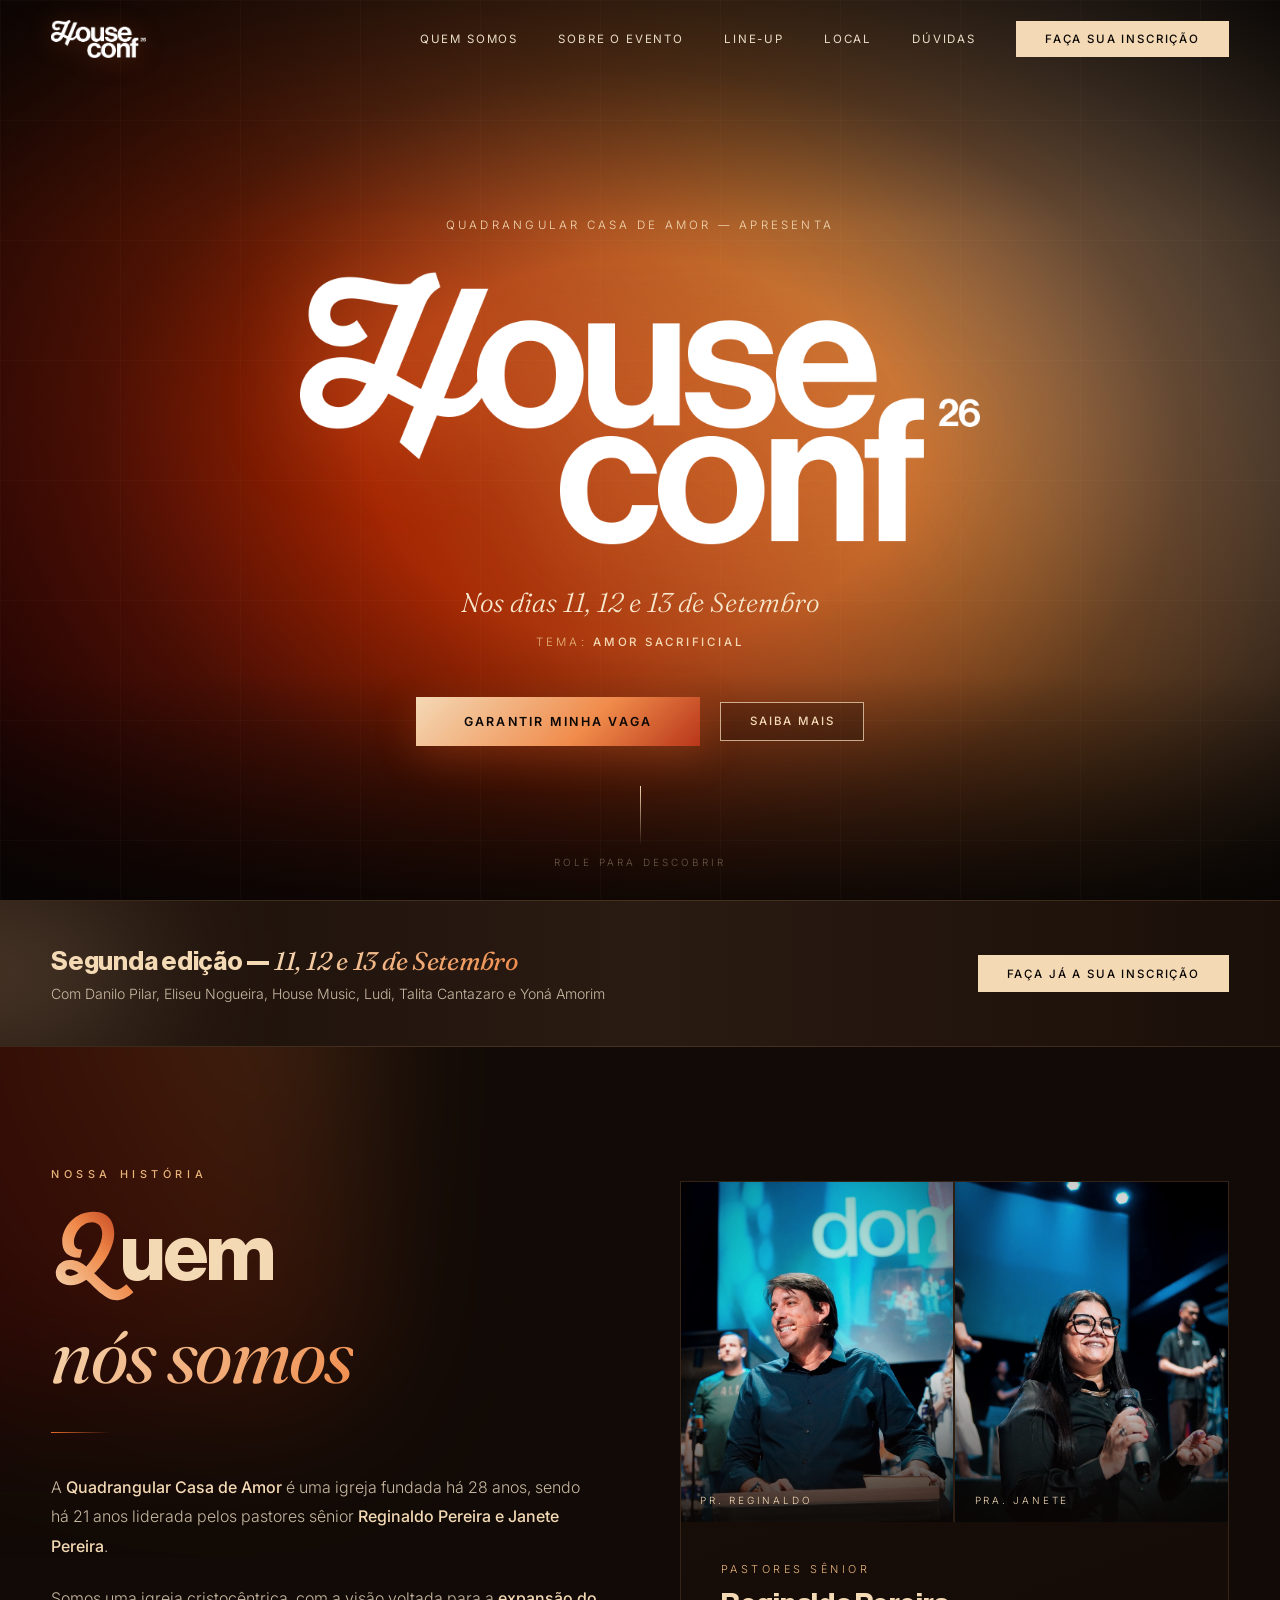
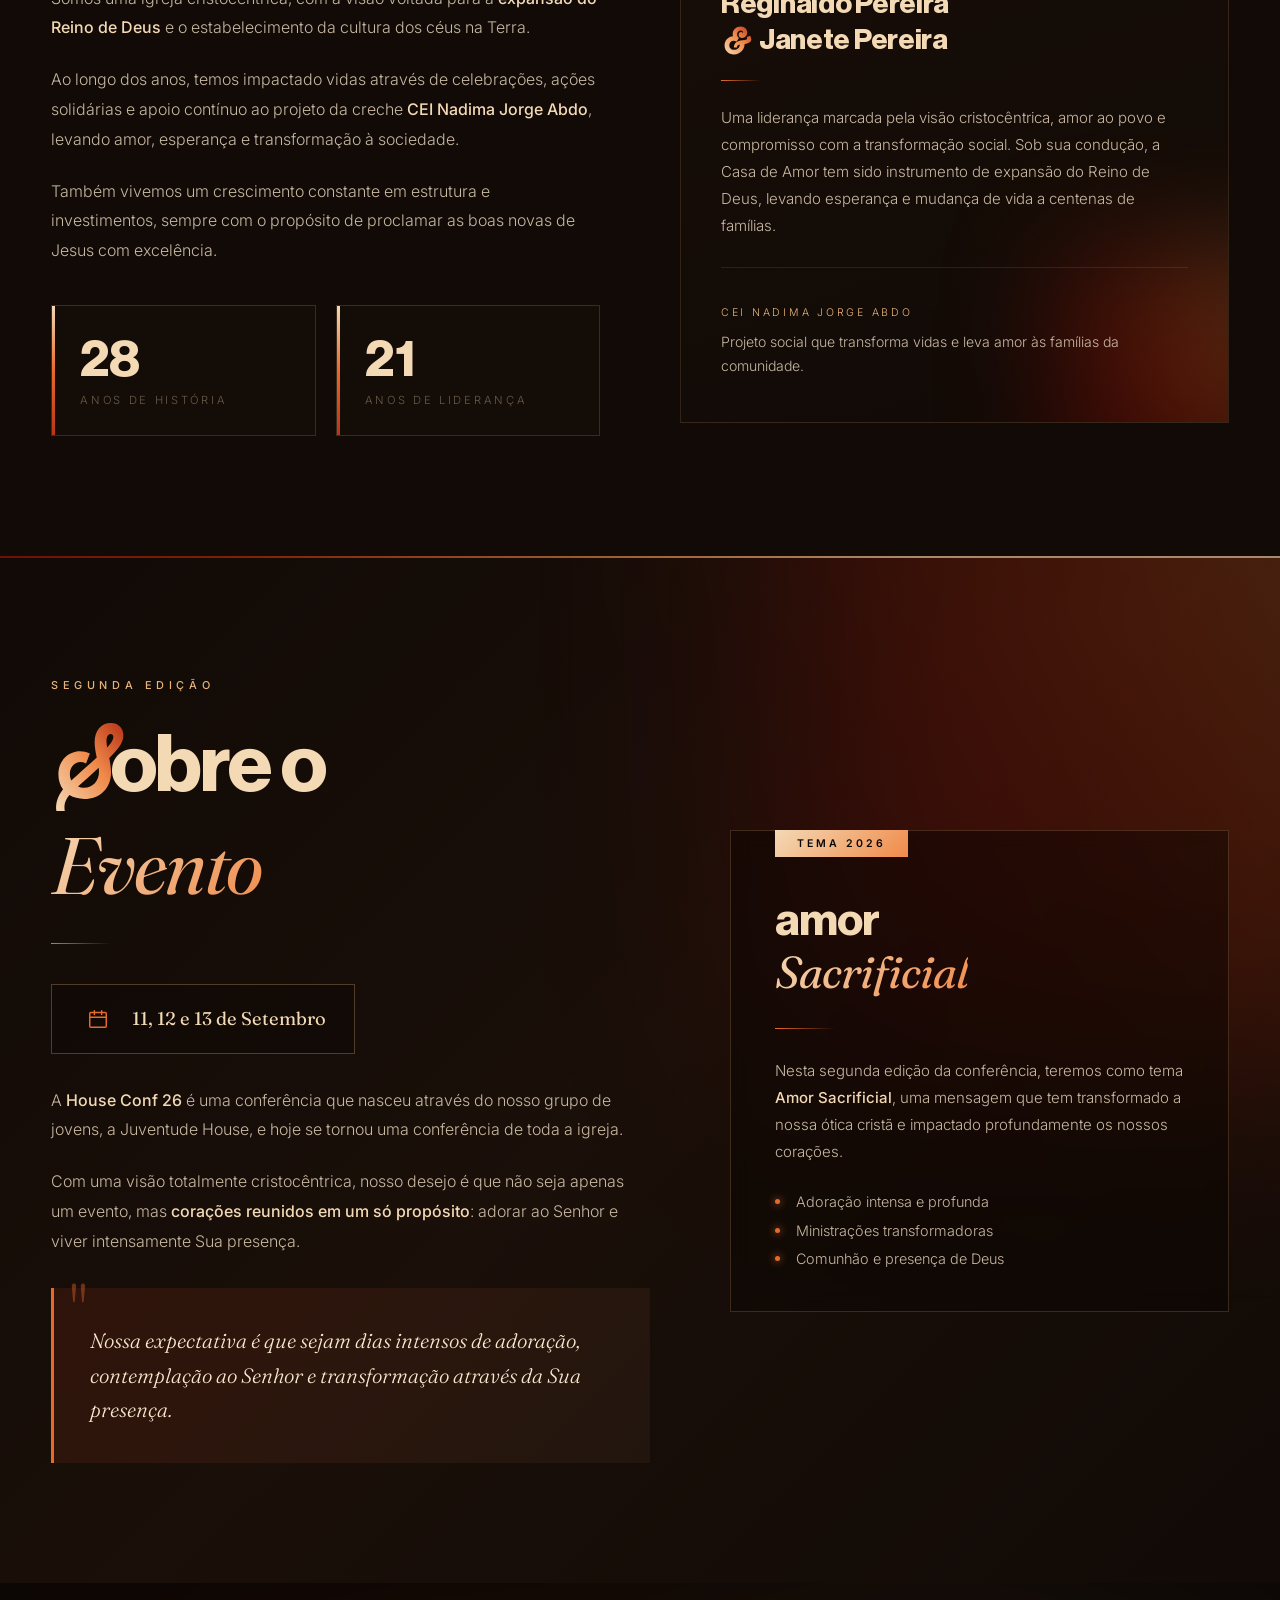
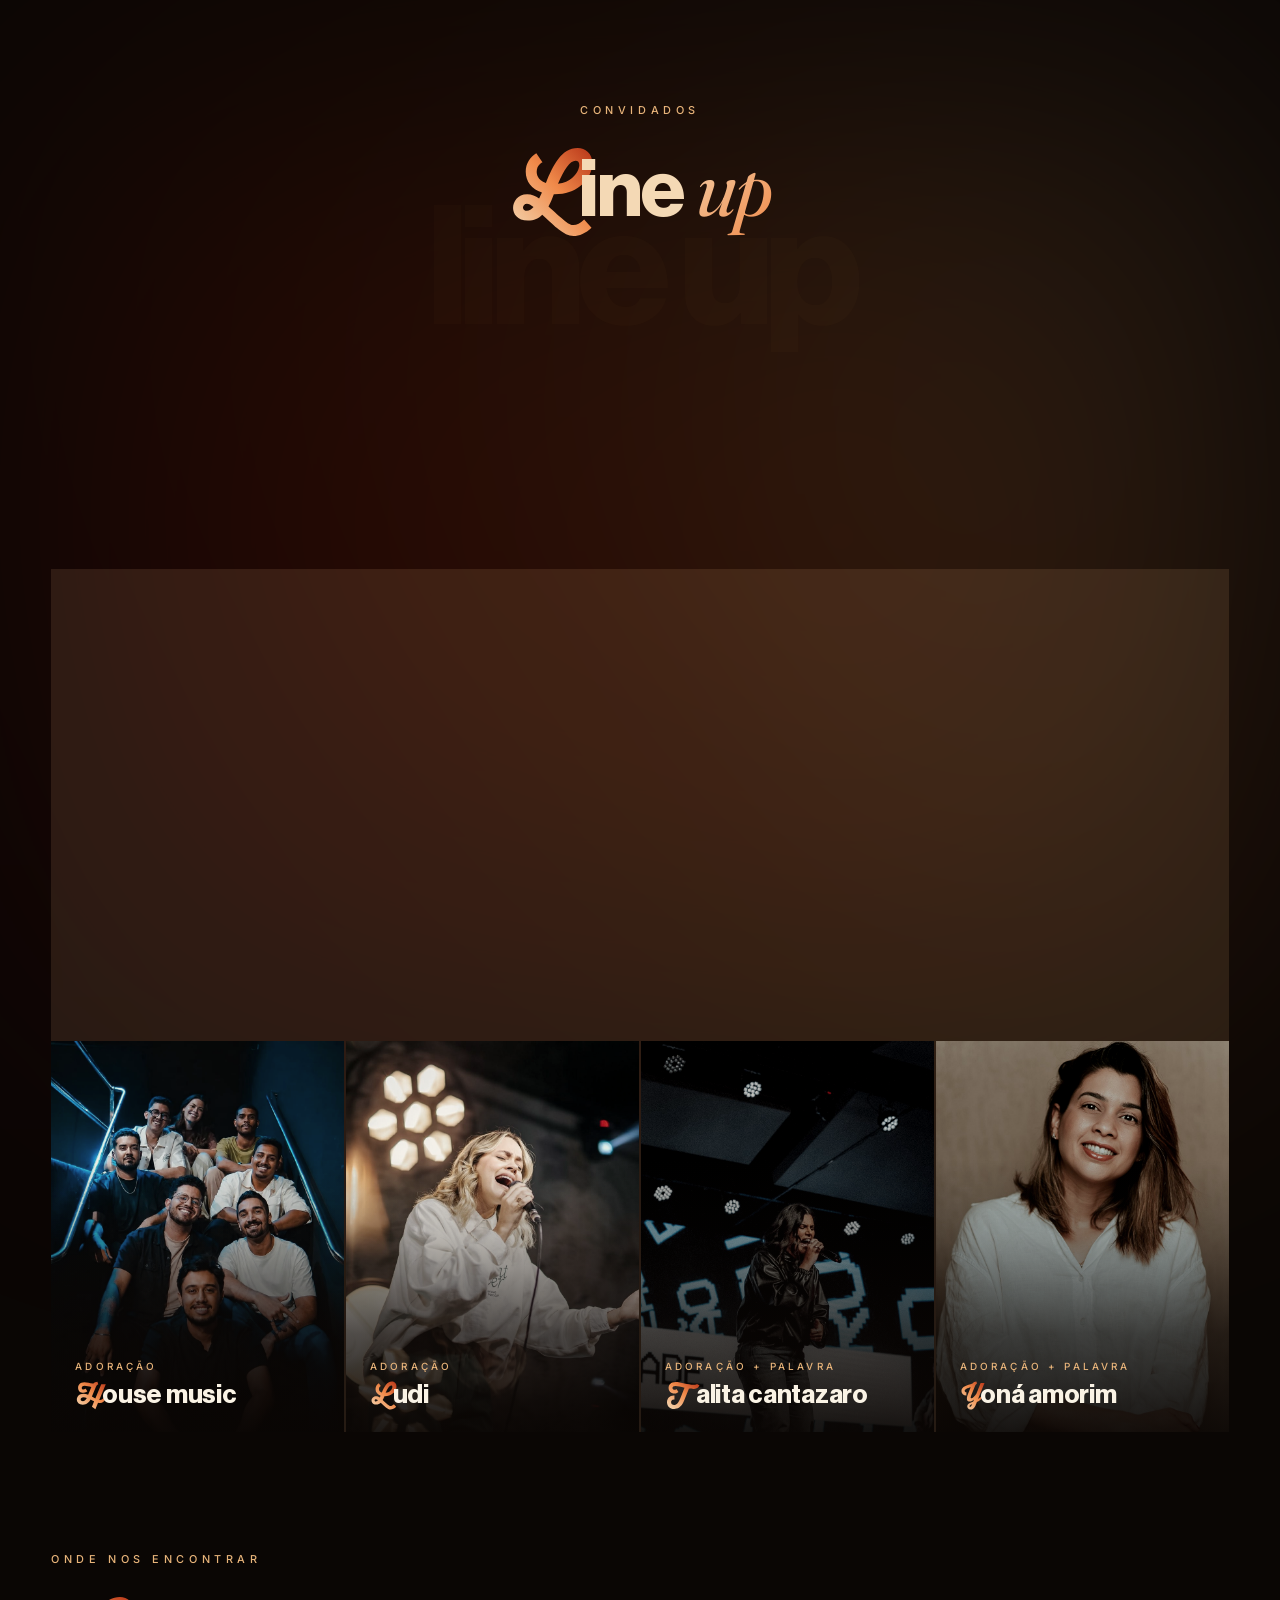
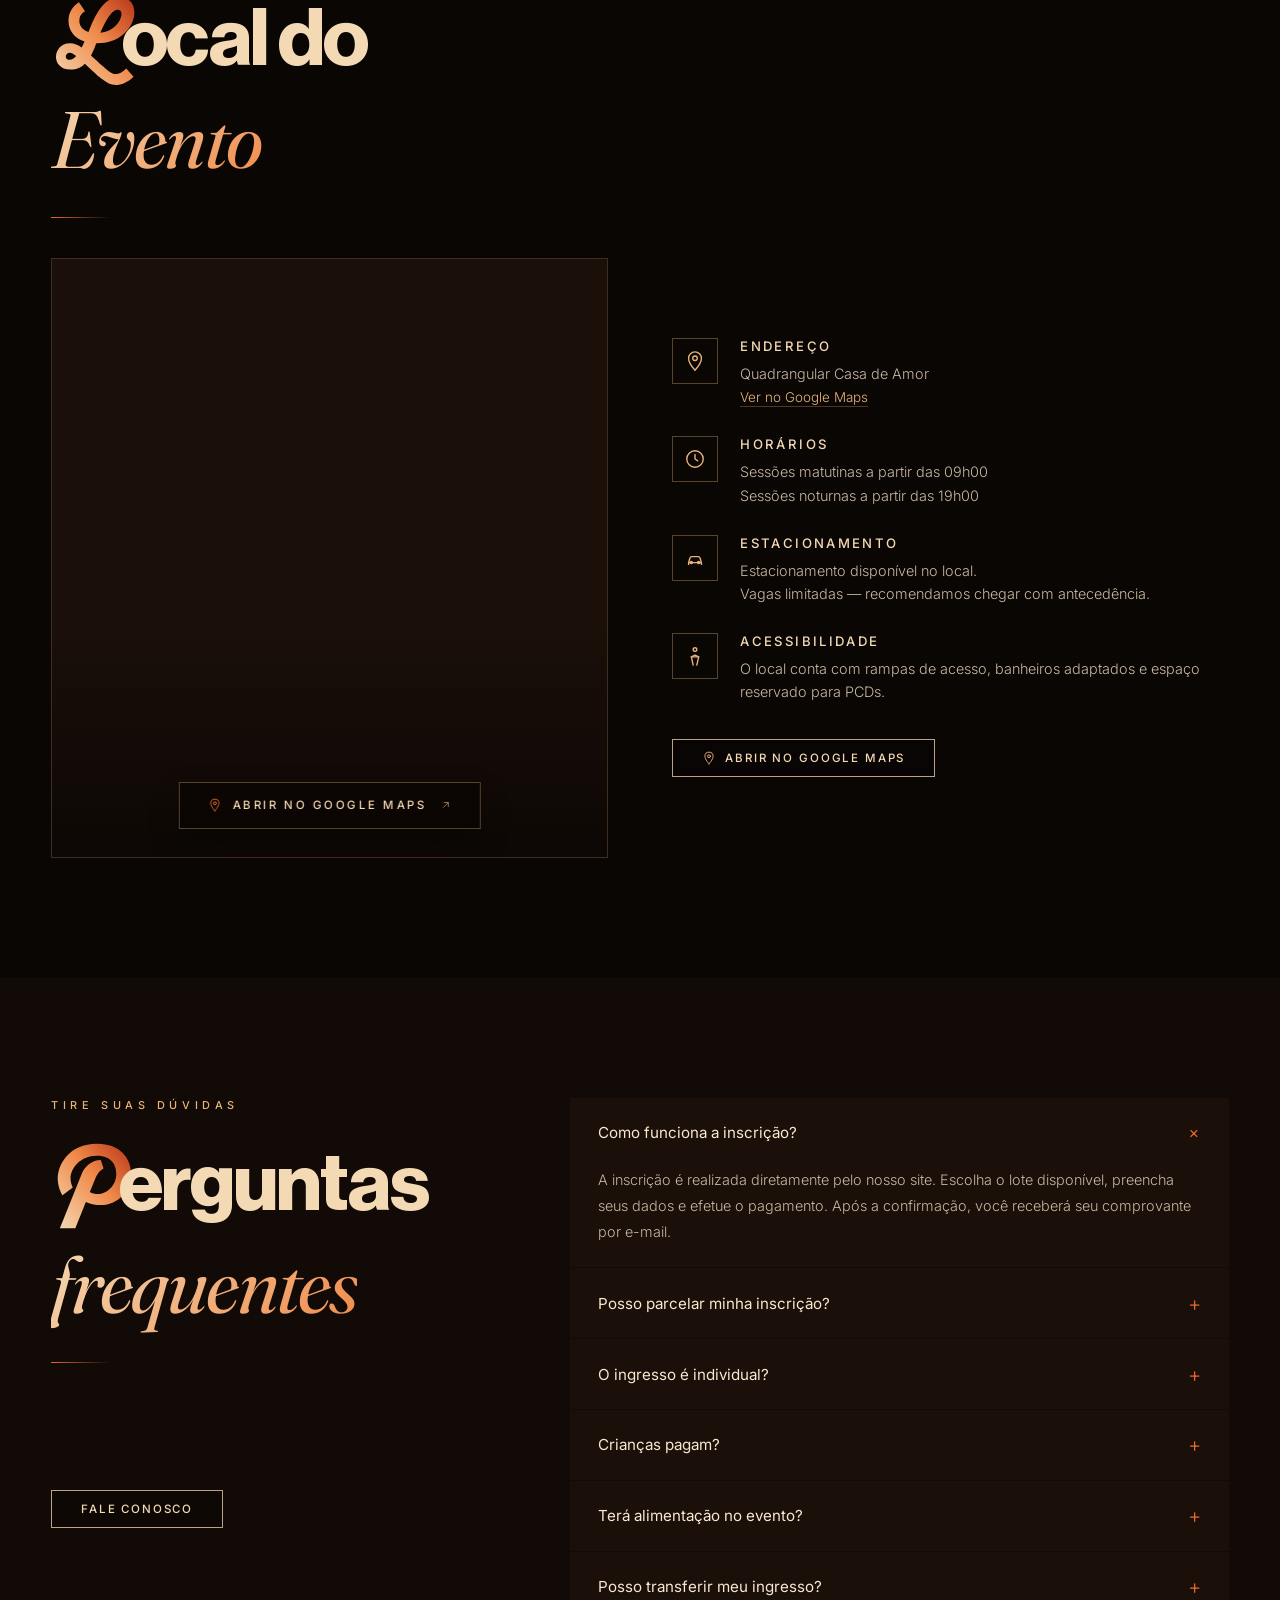
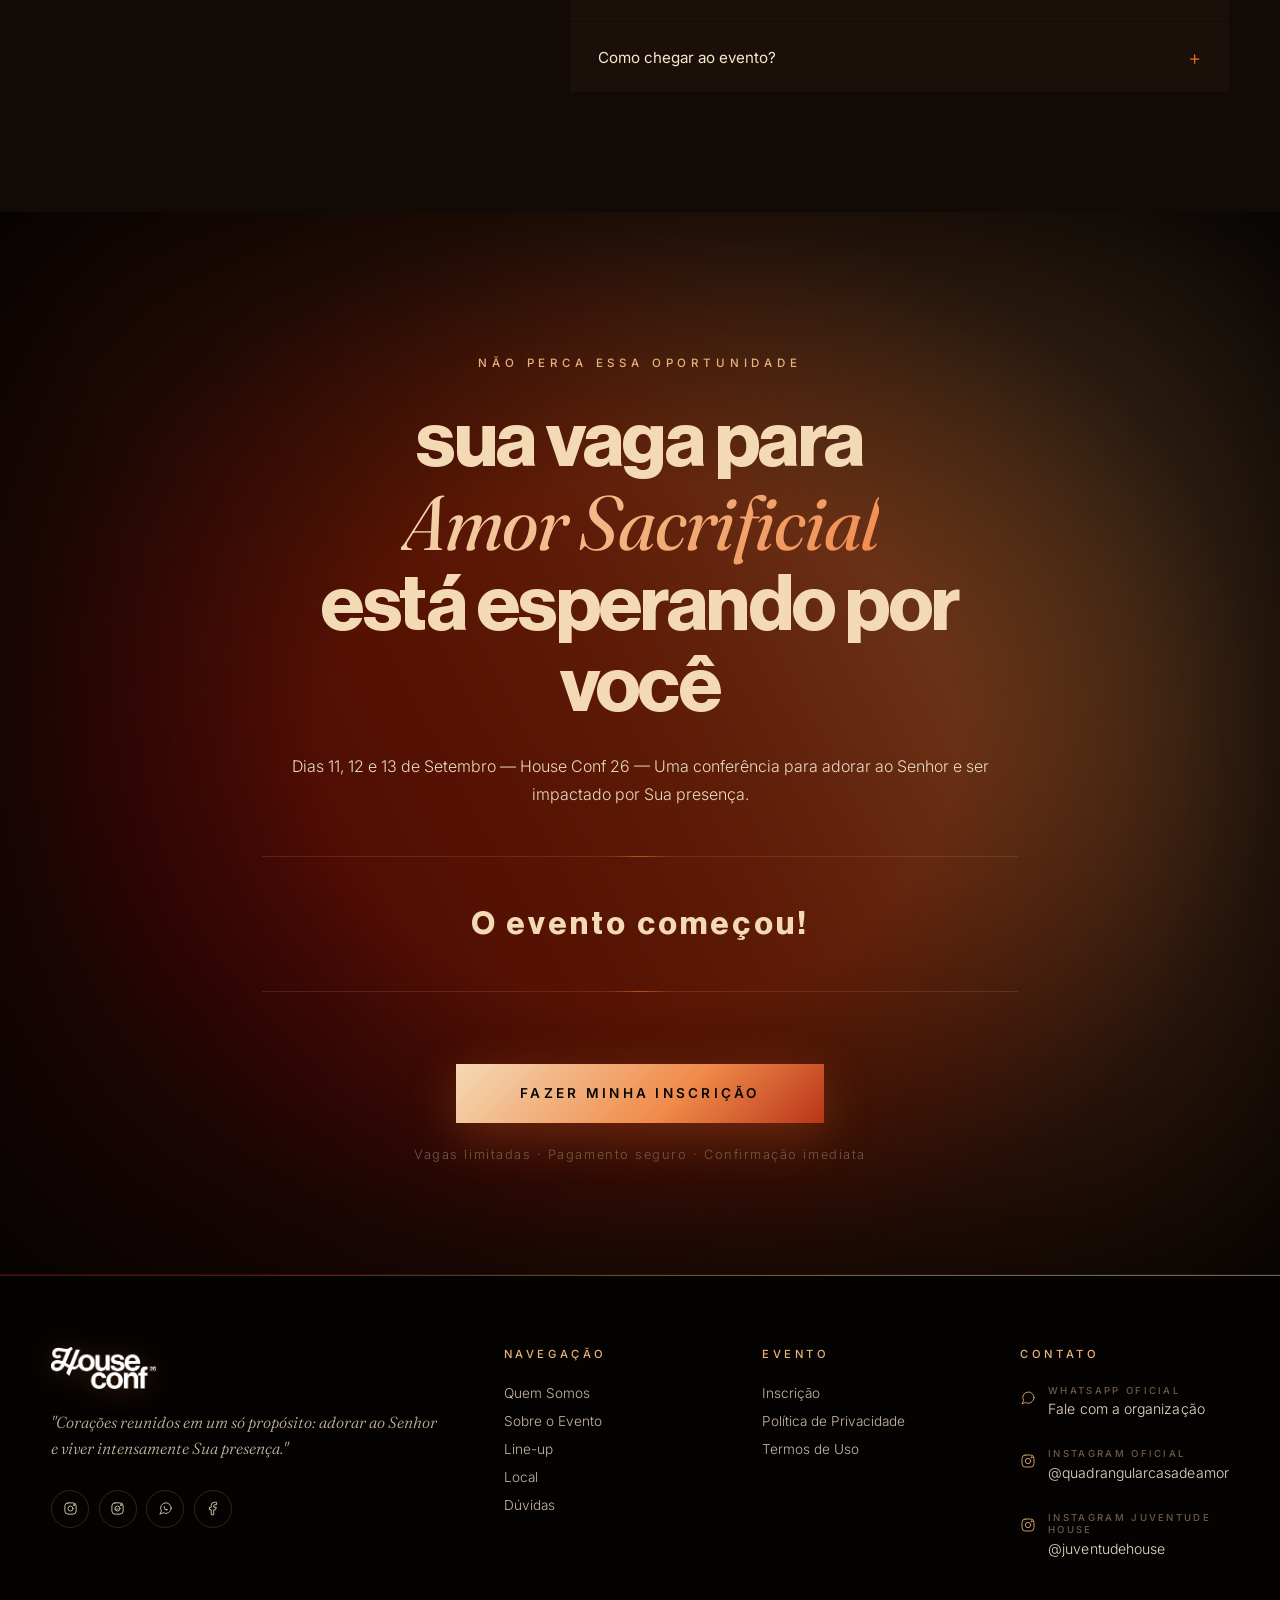
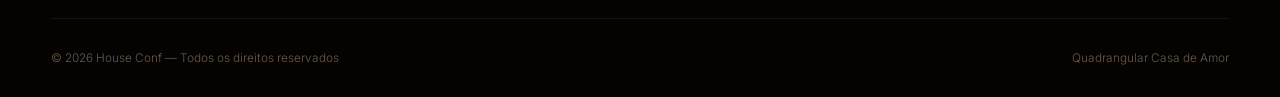
==== commit 3b3d401c: "Add files via upload" ====
--- a/index.html
+++ b/index.html
@@ -12,6 +12,569 @@
 <title>House Conf 26 — Amor Sacrificial</title>
 
 <!-- Fontes editoriais complementares (Fraunces como serifa contemporânea, Inter como body) -->
+<link rel="preconnect" href="https://fonts.googleapis.com">
+<link rel="preconnect" href="https://fonts.gstatic.com" crossorigin>
+<link href="https://fonts.googleapis.com/css2?family=Fraunces:ital,opsz,wght@0,9..144,300;0,9..144,400;0,9..144,500;1,9..144,300;1,9..144,400&family=Inter:wght@300;400;500;600&display=swap" rel="stylesheet">
+
+<link rel="stylesheet" href="css/styles.css">
+<link rel="stylesheet" href="css/inscricao.css">
+
+<!-- Bootstrap mínimo: marca <html> como JS-habilitado o mais cedo
+     possível, antes mesmo do CSS parsing efetivo. Se este script
+     não rodar (CSP, rede, JS desabilitado, Safari Reader, etc.)
+     a classe .js-ready nunca é adicionada e os elementos .reveal
+     ficam visíveis por padrão — fallback correto para iPhone/iOS. -->
+<script>document.documentElement.classList.add('js-ready');</script>
+</head>
+<body>
+
+<!-- ─── HEADER ─── -->
+<header id="header">
+  <div class="header-inner">
+    <a href="#hero" class="logo" aria-label="House Conf 26 — voltar ao topo">
+      <img src="assets/logo/logo-houseconf-26.png" alt="House Conf 26">
+    </a>
+    <nav>
+      <a href="#quem-somos">Quem Somos</a>
+      <a href="#sobre">Sobre o Evento</a>
+      <a href="#lineup">Line-up</a>
+      <a href="#local">Local</a>
+      <a href="#faq">Dúvidas</a>
+      <a href="#inscricao" class="btn-cta">Faça sua inscrição</a>
+    </nav>
+    <button class="menu-toggle" id="menuToggle" aria-label="Abrir menu">
+      <span></span><span></span><span></span>
+    </button>
+  </div>
+</header>
+
+<!-- ─── HERO ─── -->
+<section id="hero">
+  <div class="hero-gradient-bg" aria-hidden="true"></div>
+  <div class="hero-vignette" aria-hidden="true"></div>
+  <div class="hero-grid" aria-hidden="true"></div>
+  <div class="particles" id="particles" aria-hidden="true"></div>
+
+  <div class="hero-content">
+    <p class="hero-pre">Quadrangular Casa de Amor — Apresenta</p>
+    <img class="hero-logo" src="assets/logo/logo-houseconf-26.png" alt="House Conf 26" fetchpriority="high">
+    <p class="hero-sub">Nos dias 11, 12 e 13 de Setembro</p>
+    <p class="hero-theme">Tema: <strong>Amor Sacrificial</strong></p>
+    <div class="hero-btns">
+      <a href="#inscricao" class="btn-hero">Garantir minha vaga</a>
+      <a href="#sobre" class="btn-outline">Saiba Mais</a>
+    </div>
+  </div>
+
+  <div class="hero-scroll" aria-hidden="true">
+    <div class="scroll-line"></div>
+    <span class="scroll-text">Role para descobrir</span>
+  </div>
+</section>
+
+<!-- ─── CTA STRIP ─── -->
+<div class="cta-strip">
+  <div class="cta-strip-inner">
+    <div>
+      <h3>Segunda edição — <span class="accent">11, 12 e 13 de Setembro</span></h3>
+      <p>Com Danilo Pilar, Eliseu Nogueira, House Music, Ludi, Talita Cantazaro e Yoná Amorim</p>
+    </div>
+    <a href="#inscricao" class="btn-cta" style="white-space:nowrap">Faça já a sua inscrição</a>
+  </div>
+</div>
+
+<!-- ─── QUEM SOMOS ─── -->
+<section id="quem-somos">
+  <div class="section-inner">
+    <div class="quem-grid">
+      <div>
+        <span class="section-label reveal">Nossa história</span>
+        <h2 class="section-title reveal reveal-delay-1">
+          <span class="ornamental-title">
+            <img class="ornamental-letter" src="assets/ornamental/Q.svg" alt="Q" aria-hidden="true"><span class="title-rest">uem</span>
+          </span>
+          <br><span class="accent">nós somos</span>
+        </h2>
+        <div class="divider reveal reveal-delay-1"></div>
+        <div class="quem-text reveal reveal-delay-2">
+          <p>A <strong>Quadrangular Casa de Amor</strong> é uma igreja fundada há 28 anos, sendo há 21 anos liderada pelos pastores sênior <strong>Reginaldo Pereira e Janete Pereira</strong>.</p>
+          <p>Somos uma igreja cristocêntrica, com a visão voltada para a <strong>expansão do Reino de Deus</strong> e o estabelecimento da cultura dos céus na Terra.</p>
+          <p>Ao longo dos anos, temos impactado vidas através de celebrações, ações solidárias e apoio contínuo ao projeto da creche <strong>CEI Nadima Jorge Abdo</strong>, levando amor, esperança e transformação à sociedade.</p>
+          <p>Também vivemos um crescimento constante em estrutura e investimentos, sempre com o propósito de proclamar as boas novas de Jesus com excelência.</p>
+        </div>
+        <div class="stats-grid reveal reveal-delay-3">
+          <div class="stat-card"><span class="stat-num">28</span><span class="stat-label">Anos de história</span></div>
+          <div class="stat-card"><span class="stat-num">21</span><span class="stat-label">Anos de liderança</span></div>
+        </div>
+      </div>
+
+      <div class="reveal reveal-delay-2">
+        <div class="pastor-card">
+          <div class="pastor-photos">
+            <div class="pastor-photo">
+              <img src="assets/pastors/pastor-reginaldo.jpg" alt="Pastor Reginaldo Pereira" loading="lazy">
+              <span class="pastor-label">Pr. Reginaldo</span>
+            </div>
+            <div class="pastor-photo">
+              <img src="assets/pastors/pastora-janete.jpg" alt="Pastora Janete Pereira" loading="lazy">
+              <span class="pastor-label">Pra. Janete</span>
+            </div>
+          </div>
+          <div class="pastor-info">
+            <p class="pastor-title">Pastores Sênior</p>
+            <p class="pastor-names">
+              <span class="pastor-name-line">Reginaldo Pereira</span>
+              <span class="pastor-name-line">
+                <img class="ornamental-letter pastor-amp" src="assets/ornamental/amp.svg" alt="&amp;" aria-hidden="true"><span class="pastor-name-text">Janete Pereira</span>
+              </span>
+            </p>
+            <div style="width:40px;height:1px;background:linear-gradient(90deg,var(--orange),transparent);margin:1.4rem 0"></div>
+            <p class="pastor-text">Uma liderança marcada pela visão cristocêntrica, amor ao povo e compromisso com a transformação social. Sob sua condução, a Casa de Amor tem sido instrumento de expansão do Reino de Deus, levando esperança e mudança de vida a centenas de famílias.</p>
+            <div class="cei-block">
+              <p class="cei-label">CEI Nadima Jorge Abdo</p>
+              <p>Projeto social que transforma vidas e leva amor às famílias da comunidade.</p>
+            </div>
+          </div>
+        </div>
+      </div>
+    </div>
+  </div>
+</section>
+
+<div class="gradient-strip" aria-hidden="true"></div>
+
+<!-- ─── SOBRE A CONFERÊNCIA ─── -->
+<section id="sobre">
+  <div class="section-inner">
+    <div class="sobre-grid">
+      <div>
+        <span class="section-label reveal">Segunda edição</span>
+        <h2 class="section-title reveal reveal-delay-1">
+          <span class="ornamental-title">
+            <img class="ornamental-letter" src="assets/ornamental/S.svg" alt="S" aria-hidden="true"><span class="title-rest">obre o</span>
+          </span>
+          <br><span class="accent">Evento</span>
+        </h2>
+        <div class="divider reveal reveal-delay-1"></div>
+        <div class="sobre-text reveal reveal-delay-2">
+          <div class="date-badge">
+            <div class="date-icon" aria-hidden="true">
+              <svg viewBox="0 0 24 24" fill="none" stroke="currentColor" stroke-width="1.6" stroke-linecap="round" stroke-linejoin="round">
+                <rect x="3" y="5" width="18" height="16" rx="1"/>
+                <path d="M8 3v4M16 3v4M3 10h18"/>
+              </svg>
+            </div>
+            <span>11, 12 e 13 de Setembro</span>
+          </div>
+          <p>A <strong>House Conf 26</strong> é uma conferência que nasceu através do nosso grupo de jovens, a Juventude House, e hoje se tornou uma conferência de toda a igreja.</p>
+          <p>Com uma visão totalmente cristocêntrica, nosso desejo é que não seja apenas um evento, mas <strong>corações reunidos em um só propósito</strong>: adorar ao Senhor e viver intensamente Sua presença.</p>
+        </div>
+        <div class="sobre-highlight reveal reveal-delay-2">
+          <p>Nossa expectativa é que sejam dias intensos de adoração, contemplação ao Senhor e transformação através da Sua presença.</p>
+        </div>
+      </div>
+
+      <div class="reveal reveal-delay-2">
+        <div class="tema-card">
+          <div class="tema-badge">Tema 2026</div>
+          <h3 class="tema-title">Amor<br><span class="accent">Sacrificial</span></h3>
+          <div class="divider"></div>
+          <p>Nesta segunda edição da conferência, teremos como tema <strong>Amor Sacrificial</strong>, uma mensagem que tem transformado a nossa ótica cristã e impactado profundamente os nossos corações.</p>
+          <div class="tema-list">
+            <div><span class="dot"></span><span>Adoração intensa e profunda</span></div>
+            <div><span class="dot"></span><span>Ministrações transformadoras</span></div>
+            <div><span class="dot"></span><span>Comunhão e presença de Deus</span></div>
+            </div>
+        </div>
+      </div>
+    </div>
+  </div>
+</section>
+
+<!-- ─── LINE-UP ─── -->
+<section id="lineup">
+  <div class="section-inner">
+    <div class="lineup-title-area reveal">
+      <span class="section-label">Convidados</span>
+      <h2 class="section-title" style="text-align:center">
+        <span class="ornamental-title">
+          <img class="ornamental-letter" src="assets/ornamental/L.svg" alt="L" aria-hidden="true"><span class="title-rest">ine<span class="accent"> up</span></span>
+        </span>
+      </h2>
+      <div class="lineup-bg-text" aria-hidden="true">line up</div>
+    </div>
+  </div>
+
+  <div class="lineup-grid">
+    <!-- DANILO PILAR (big) -->
+    <div class="artist-card big reveal" data-person="danilo">
+      <div class="artist-photo">
+        <img src="assets/speakers/danilo-pilar.jpg" alt="Danilo Pilar — Preletor" loading="lazy">
+      </div>
+      <div class="artist-info">
+        <span class="artist-tag">Preletor</span>
+        <p class="artist-name">
+          <span class="speaker-name-safe">
+            <img class="ornamental-letter" src="assets/ornamental/D.svg" alt="D" aria-hidden="true"><span class="speaker-name-text">anilo Pilar</span>
+          </span>
+        </p>
+      </div>
+    </div>
+
+    <!-- ELISEU NOGUEIRA (big — preletor, par com Danilo) -->
+    <div class="artist-card big reveal reveal-delay-1" data-person="eliseu">
+      <div class="artist-photo">
+        <img src="assets/speakers/eliseu-nogueira.jpg" alt="Pastor Eliseu Nogueira — Preletor" loading="lazy">
+      </div>
+      <div class="artist-info">
+        <span class="artist-tag">Preletor</span>
+        <p class="artist-name">
+          <span class="speaker-name-safe">
+            <img class="ornamental-letter" src="assets/ornamental/E.svg" alt="E" aria-hidden="true"><span class="speaker-name-text">liseu Nogueira</span>
+          </span>
+        </p>
+      </div>
+    </div>
+
+    <!-- HOUSE MUSIC (grupo) -->
+    <div class="artist-card reveal reveal-delay-2" data-person="house">
+      <div class="artist-photo">
+        <img src="assets/speakers/house-music-grupo.webp" alt="House Music — Ministério de Adoração" loading="lazy">
+      </div>
+      <div class="artist-info">
+        <span class="artist-tag">Adoração</span>
+        <p class="artist-name">
+          <span class="speaker-name-safe">
+            <img class="ornamental-letter" src="assets/ornamental/H.svg" alt="H" aria-hidden="true"><span class="speaker-name-text">ouse Music</span>
+          </span>
+        </p>
+      </div>
+    </div>
+
+    <!-- LUDI -->
+    <div class="artist-card reveal reveal-delay-1" data-person="ludi">
+      <div class="artist-photo">
+        <img src="assets/speakers/ludi.jpg" alt="Ludi — Adoração" loading="lazy">
+      </div>
+      <div class="artist-info">
+        <span class="artist-tag">Adoração</span>
+        <p class="artist-name">
+          <span class="speaker-name-safe">
+            <img class="ornamental-letter" src="assets/ornamental/L.svg" alt="L" aria-hidden="true"><span class="speaker-name-text">udi</span>
+          </span>
+        </p>
+      </div>
+    </div>
+
+    <!-- TALITA -->
+    <div class="artist-card reveal reveal-delay-2" data-person="talita">
+      <div class="artist-photo">
+        <img src="assets/speakers/talita-cantazaro.jpg" alt="Talita Cantazaro — Adoração + Palavra" loading="lazy">
+      </div>
+      <div class="artist-info">
+        <span class="artist-tag">Adoração + Palavra</span>
+        <p class="artist-name">
+          <span class="speaker-name-safe">
+            <img class="ornamental-letter" src="assets/ornamental/T.svg" alt="T" aria-hidden="true"><span class="speaker-name-text">alita Cantazaro</span>
+          </span>
+        </p>
+      </div>
+    </div>
+
+    <!-- YONÁ -->
+    <div class="artist-card reveal reveal-delay-3" data-person="yona">
+      <div class="artist-photo">
+        <img src="assets/speakers/yona-amorim.jpg" alt="Yoná Amorim — Adoração + Palavra" loading="lazy">
+      </div>
+      <div class="artist-info">
+        <span class="artist-tag">Adoração + Palavra</span>
+        <p class="artist-name">
+          <span class="speaker-name-safe">
+            <img class="ornamental-letter" src="assets/ornamental/Y.svg" alt="Y" aria-hidden="true"><span class="speaker-name-text">oná Amorim</span>
+          </span>
+        </p>
+      </div>
+    </div>
+  </div>
+</section>
+
+<!-- ─── CRONOGRAMA — REMOVIDO TEMPORARIAMENTE
+     A programação dos 3 dias foi removida para focar no countdown e
+     gerar urgência. Será reintroduzida quando a grade definitiva
+     com horários e atribuições for confirmada. ─── -->
+
+<!-- ─── LOCAL ─── -->
+<section id="local">
+  <div class="section-inner">
+    <span class="section-label reveal">Onde nos encontrar</span>
+    <h2 class="section-title reveal reveal-delay-1">
+      <span class="ornamental-title">
+        <img class="ornamental-letter" src="assets/ornamental/L.svg" alt="L" aria-hidden="true"><span class="title-rest">ocal do</span>
+      </span>
+      <br><span class="accent">Evento</span>
+    </h2>
+    <div class="divider reveal reveal-delay-1"></div>
+
+    <div class="local-grid">
+      <div class="map-card reveal" aria-label="Localização da Quadrangular Casa de Amor">
+        <iframe
+          class="map-iframe"
+          src="https://www.google.com/maps?q=Igreja%20Quadrangular%20Casa%20de%20Amor%2C%20Birigui%20SP&output=embed&hl=pt-BR"
+          loading="lazy"
+          referrerpolicy="no-referrer-when-downgrade"
+          allowfullscreen=""
+          title="Mapa — Quadrangular Casa de Amor"></iframe>
+        <div class="map-overlay-gradient" aria-hidden="true"></div>
+        <a href="https://share.google/lyI0NgCxhQRfg05D5" target="_blank" rel="noopener noreferrer" class="map-overlay-btn" aria-label="Abrir localização no Google Maps">
+          <svg viewBox="0 0 24 24" fill="none" stroke="currentColor" stroke-width="1.6" stroke-linecap="round" stroke-linejoin="round" aria-hidden="true">
+            <path d="M12 22s-7-7.5-7-13a7 7 0 0114 0c0 5.5-7 13-7 13z"/>
+            <circle cx="12" cy="9" r="2.5"/>
+          </svg>
+          <span>Abrir no Google Maps</span>
+          <svg class="map-overlay-btn-arrow" viewBox="0 0 24 24" fill="none" stroke="currentColor" stroke-width="1.8" stroke-linecap="round" stroke-linejoin="round" aria-hidden="true">
+            <path d="M7 17L17 7"/>
+            <path d="M9 7h8v8"/>
+          </svg>
+        </a>
+      </div>
+      <div class="local-info">
+        <div class="info-item reveal reveal-delay-1">
+          <div class="info-icon" aria-hidden="true">
+            <svg viewBox="0 0 24 24" fill="none" stroke="currentColor" stroke-width="1.5" stroke-linecap="round" stroke-linejoin="round">
+              <path d="M12 22s-7-7.5-7-13a7 7 0 0114 0c0 5.5-7 13-7 13z"/>
+              <circle cx="12" cy="9" r="2.5"/>
+            </svg>
+          </div>
+          <div class="info-content">
+            <h4>Endereço</h4>
+            <p>Quadrangular Casa de Amor<br><a href="https://share.google/lyI0NgCxhQRfg05D5" target="_blank" rel="noopener noreferrer" class="info-link">Ver no Google Maps</a></p>
+          </div>
+        </div>
+        <div class="info-item reveal reveal-delay-2">
+          <div class="info-icon" aria-hidden="true">
+            <svg viewBox="0 0 24 24" fill="none" stroke="currentColor" stroke-width="1.5" stroke-linecap="round" stroke-linejoin="round">
+              <circle cx="12" cy="12" r="9"/>
+              <path d="M12 7v5l3 2"/>
+            </svg>
+          </div>
+          <div class="info-content">
+            <h4>Horários</h4>
+            <p>Sessões matutinas a partir das 09h00<br>Sessões noturnas a partir das 19h00</p>
+          </div>
+        </div>
+        <div class="info-item reveal reveal-delay-2">
+          <div class="info-icon" aria-hidden="true">
+            <svg viewBox="0 0 24 24" fill="none" stroke="currentColor" stroke-width="1.5" stroke-linecap="round" stroke-linejoin="round">
+              <path d="M5 17h14M5 17l1.5-5a2 2 0 012-1.5h7a2 2 0 012 1.5L19 17M5 17v2M19 17v2"/>
+              <circle cx="8" cy="17" r="1.2"/>
+              <circle cx="16" cy="17" r="1.2"/>
+            </svg>
+          </div>
+          <div class="info-content">
+            <h4>Estacionamento</h4>
+            <p>Estacionamento disponível no local.<br>Vagas limitadas — recomendamos chegar com antecedência.</p>
+          </div>
+        </div>
+        <div class="info-item reveal reveal-delay-3">
+          <div class="info-icon" aria-hidden="true">
+            <svg viewBox="0 0 24 24" fill="none" stroke="currentColor" stroke-width="1.5" stroke-linecap="round" stroke-linejoin="round">
+              <circle cx="12" cy="5" r="2"/>
+              <path d="M10 22l-2-9 4-2 4 2-2 9"/>
+              <path d="M8 13h8"/>
+            </svg>
+          </div>
+          <div class="info-content">
+            <h4>Acessibilidade</h4>
+            <p>O local conta com rampas de acesso, banheiros adaptados e espaço reservado para PCDs.</p>
+          </div>
+        </div>
+        <a href="https://share.google/lyI0NgCxhQRfg05D5" target="_blank" rel="noopener noreferrer" class="btn-outline btn-maps reveal reveal-delay-3" style="align-self:flex-start;margin-top:0.5rem">
+          <svg viewBox="0 0 24 24" fill="none" stroke="currentColor" stroke-width="1.6" stroke-linecap="round" stroke-linejoin="round" aria-hidden="true">
+            <path d="M12 22s-7-7.5-7-13a7 7 0 0114 0c0 5.5-7 13-7 13z"/>
+            <circle cx="12" cy="9" r="2.5"/>
+          </svg>
+          <span>Abrir no Google Maps</span>
+        </a>
+      </div>
+    </div>
+  </div>
+</section>
+
+<!-- ─── FAQ ─── -->
+<section id="faq">
+  <div class="section-inner">
+    <div class="faq-grid">
+      <div>
+        <span class="section-label reveal">Tire suas dúvidas</span>
+        <h2 class="section-title reveal reveal-delay-1">
+          <span class="ornamental-title">
+            <img class="ornamental-letter" src="assets/ornamental/P.svg" alt="P" aria-hidden="true"><span class="title-rest">erguntas</span>
+          </span>
+          <br><span class="accent">frequentes</span>
+        </h2>
+        <div class="divider reveal reveal-delay-1"></div>
+        <p class="reveal reveal-delay-2">Ainda tem alguma dúvida? Entre em contato conosco pelo Instagram ou WhatsApp. Estamos aqui para ajudar!</p>
+        <a href="https://wa.me/5518996783104" target="_blank" rel="noopener noreferrer" class="btn-outline reveal reveal-delay-3" style="display:inline-block;margin-top:2rem">Fale conosco</a>
+      </div>
+
+      <div class="faq-list reveal reveal-delay-2">
+        <div class="faq-item open">
+          <div class="faq-q" onclick="toggleFaq(this)">
+            <span class="faq-q-text">Como funciona a inscrição?</span>
+            <span class="faq-arrow">+</span>
+          </div>
+          <div class="faq-a"><div class="faq-a-inner">A inscrição é realizada diretamente pelo nosso site. Escolha o lote disponível, preencha seus dados e efetue o pagamento. Após a confirmação, você receberá seu comprovante por e-mail.</div></div>
+        </div>
+        <div class="faq-item">
+          <div class="faq-q" onclick="toggleFaq(this)">
+            <span class="faq-q-text">Posso parcelar minha inscrição?</span>
+            <span class="faq-arrow">+</span>
+          </div>
+          <div class="faq-a"><div class="faq-a-inner">Sim. Aceitamos cartão de crédito com parcelamento em até 3x. Também aceitamos Pix com pagamento à vista.</div></div>
+        </div>
+        <div class="faq-item">
+          <div class="faq-q" onclick="toggleFaq(this)">
+            <span class="faq-q-text">O ingresso é individual?</span>
+            <span class="faq-arrow">+</span>
+          </div>
+          <div class="faq-a"><div class="faq-a-inner">Sim, cada inscrição dá direito a um participante. Cada pessoa precisa se inscrever individualmente e apresentar seu comprovante no dia do evento. Também oferecemos combos: Família (3 pessoas) e Combo 5 Amigos.</div></div>
+        </div>
+        <div class="faq-item">
+          <div class="faq-q" onclick="toggleFaq(this)">
+            <span class="faq-q-text">Crianças pagam?</span>
+            <span class="faq-arrow">+</span>
+          </div>
+          <div class="faq-a"><div class="faq-a-inner">Crianças até 10 anos possuem entrada gratuita. Acima dessa idade, pagam ingresso normal.</div></div>
+        </div>
+        <div class="faq-item">
+          <div class="faq-q" onclick="toggleFaq(this)">
+            <span class="faq-q-text">Terá alimentação no evento?</span>
+            <span class="faq-arrow">+</span>
+          </div>
+          <div class="faq-a"><div class="faq-a-inner">Haverá lanchonete e opções de alimentação disponíveis no local durante os intervalos. Os preços são acessíveis. Também há opções próximas ao local do evento.</div></div>
+        </div>
+        <div class="faq-item">
+          <div class="faq-q" onclick="toggleFaq(this)">
+            <span class="faq-q-text">Posso transferir meu ingresso?</span>
+            <span class="faq-arrow">+</span>
+          </div>
+          <div class="faq-a"><div class="faq-a-inner">A transferência de ingresso deve ser solicitada com no mínimo 7 dias antes do evento, mediante envio de formulário específico. Entre em contato com nossa equipe para mais informações.</div></div>
+        </div>
+        <div class="faq-item">
+          <div class="faq-q" onclick="toggleFaq(this)">
+            <span class="faq-q-text">Como chegar ao evento?</span>
+            <span class="faq-arrow">+</span>
+          </div>
+          <div class="faq-a"><div class="faq-a-inner">Disponibilizaremos informações detalhadas de acesso após a confirmação do endereço. Haverá estacionamento no local e orientações de transporte público.</div></div>
+        </div>
+      </div>
+    </div>
+  </div>
+</section>
+
+<!-- ─── INSCRIÇÃO / CTA FINAL ─── -->
+<section id="inscricao" style="padding:0">
+  <div id="cta-final">
+    <div class="cta-bg" aria-hidden="true"></div>
+    <div class="cta-vignette" aria-hidden="true"></div>
+    <div class="cta-content">
+      <p class="cta-pre reveal">Não perca essa oportunidade</p>
+      <h2 class="cta-title reveal reveal-delay-1">
+        Sua vaga para<br>
+        <span class="accent">Amor Sacrificial</span><br>
+        está esperando por você
+      </h2>
+      <p class="cta-sub reveal reveal-delay-2">Dias 11, 12 e 13 de Setembro — House Conf 26 — Uma conferência para adorar ao Senhor e ser impactado por Sua presença.</p>
+      <div class="countdown reveal reveal-delay-2" id="countdown">
+        <div class="cd-unit"><span class="cd-num" id="cd-days">00</span><span class="cd-label">dias</span></div>
+        <span class="cd-sep">:</span>
+        <div class="cd-unit"><span class="cd-num" id="cd-hours">00</span><span class="cd-label">horas</span></div>
+        <span class="cd-sep">:</span>
+        <div class="cd-unit"><span class="cd-num" id="cd-mins">00</span><span class="cd-label">minutos</span></div>
+        <span class="cd-sep">:</span>
+        <div class="cd-unit"><span class="cd-num" id="cd-secs">00</span><span class="cd-label">segundos</span></div>
+      </div>
+      <noscript>
+        <p style="text-align:center;font-family:var(--font-editorial);font-size:1.4rem;color:var(--cream);font-style:italic;margin:-1rem auto 2.5rem;max-width:560px">
+          11 · 12 · 13 de Setembro de 2026
+        </p>
+      </noscript>
+      <div class="reveal reveal-delay-3" style="display:flex;flex-direction:column;align-items:center;gap:1.5rem">
+        <a href="#inscricao" class="btn-final">Fazer minha inscrição</a>
+        <p style="font-size:0.8rem;color:var(--muted);letter-spacing:0.12em;font-family:var(--font-body)">Vagas limitadas · Pagamento seguro · Confirmação imediata</p>
+      </div>
+    </div>
+  </div>
+</section>
+
+<!-- ─── FOOTER ─── -->
+<footer>
+  <div class="footer-grid">
+    <div>
+      <a href="#hero" class="footer-logo" aria-label="House Conf 26">
+        <img src="assets/logo/logo-houseconf-26.png" alt="House Conf 26">
+      </a>
+      <p class="footer-tagline">"Corações reunidos em um só propósito: adorar ao Senhor e viver intensamente Sua presença."</p>
+      <div class="social-links" aria-label="Redes sociais">
+        <a href="https://www.instagram.com/quadrangularcasadeamor" class="social-link" target="_blank" rel="noopener noreferrer" aria-label="Instagram da Quadrangular Casa de Amor" title="Instagram · Igreja">
+          <svg viewBox="0 0 24 24" fill="none" stroke="currentColor" stroke-width="1.6" stroke-linecap="round" stroke-linejoin="round" aria-hidden="true">
+            <rect x="3" y="3" width="18" height="18" rx="5"/>
+            <circle cx="12" cy="12" r="4"/>
+            <circle cx="17.5" cy="6.5" r="0.8" fill="currentColor"/>
+          </svg>
+        </a>
+        <a href="https://www.instagram.com/juventudehouse" class="social-link" target="_blank" rel="noopener noreferrer" aria-label="Instagram da Juventude House" title="Instagram · Juventude House">
+          <svg viewBox="0 0 24 24" fill="none" stroke="currentColor" stroke-width="1.6" stroke-linecap="round" stroke-linejoin="round" aria-hidden="true">
+            <rect x="3" y="3" width="18" height="18" rx="5"/>
+            <circle cx="12" cy="12" r="4"/>
+            <circle cx="17.5" cy="6.5" r="0.8" fill="currentColor"/>
+            <path d="M7.5 10.5l3 2 3-2v3l-3 2-3-2v-3z" fill="currentColor" stroke="none" opacity="0.55"/>
+          </svg>
+        </a>
+        <a href="https://wa.me/5518996783104" class="social-link" target="_blank" rel="noopener noreferrer" aria-label="WhatsApp" title="WhatsApp">
+          <svg viewBox="0 0 24 24" fill="none" stroke="currentColor" stroke-width="1.6" stroke-linecap="round" stroke-linejoin="round" aria-hidden="true">
+            <path d="M21 11.5a8.38 8.38 0 0 1-12.6 7.2L3 21l2.4-5.3A8.38 8.38 0 0 1 12.5 3a8.38 8.38 0 0 1 8.5 8.5z"/>
+            <path d="M9 9.5c0 3 2.5 5.5 5.5 5.5l1.5-1.5-2-1-1 .8c-1.2-.4-2.1-1.3-2.5-2.5l.8-1-1-2L9 9.5z" fill="currentColor" stroke="none"/>
+          </svg>
+        </a>
+        <a href="https://www.facebook.com/share/1HyD4RfpG7/" class="social-link" target="_blank" rel="noopener noreferrer" aria-label="Facebook" title="Facebook">
+          <svg viewBox="0 0 24 24" fill="none" stroke="currentColor" stroke-width="1.6" stroke-linecap="round" stroke-linejoin="round" aria-hidden="true">
+            <path d="M18 2h-3a5 5 0 0 0-5 5v3H7v4h3v8h4v-8h3l1-4h-4V7a1 1 0 0 1 1-1h3z"/>
+          </svg>
+        </a>
+      </div>
+    </div>
+    <div class="footer-col">
+      <h5>Navegação</h5>
+      <a href="#quem-somos">Quem Somos</a>
+      <a href="#sobre">Sobre o Evento</a>
+      <a href="#lineup">Line-up</a>
+      <a href="#local">Local</a>
+      <a href="#faq">Dúvidas</a>
+    </div>
+    <div class="footer-col">
+      <h5>Evento</h5>
+      <a href="#inscricao">Inscrição</a>
+      <a href="privacidade.html">Política de Privacidade</a>
+      <a href="termos.html">Termos de Uso</a>
+    </div>
+    <div class="footer-col footer-contact">
+      <h5>Contato</h5>
+
+      <ul class="contact-list">
+        <li>
+          <a href="https://wa.me/5518996783104" target="_blank" rel="noopener noreferrer" class="contact-link">
+            <span class="contact-link-icon" aria-hidden="true">
+              <svg viewBox="0 0 24 24" fill="none" stroke="currentColor" stroke-width="1.5" stroke-linecap="round" stroke-linejoin="round">
+                <path d="M21 11.5a8.38 8.38 0 0 1-12.6 7.2L3 21l2.4-5.3A8.38 8.38 0 0 1 12.5 3a8.38 8.38 0 0 1 8.5 8.5z"/>
+              </svg>
+            </span>
+            <span class="contact-link-body">
+              <span class="contact-link-label">WhatsApp Oficial</span>
+              <span class="contact-link-value">Fale com a organização</span>
+            </span>
+          </a>
+        </li>
         <li>
           <a href="https://www.instagram.com/quadrangularcasadeamor" target="_blank" rel="noopener noreferrer" class="contact-link">
             <span class="contact-link-icon" aria-hidden="true">
--- a/css/styles.css
+++ b/css/styles.css
@@ -0,0 +1,1864 @@
+/* ─────────────────────────────────────────────────────────────
+   HOUSE CONF 26 — REFINEMENT PASS
+   Identidade oficial: Thirsty Script + Neue Haas + degradê quente
+   ───────────────────────────────────────────────────────────── */
+
+/* ── FONTS OFICIAIS ───────────────────────────────────────── */
+@font-face {
+  font-family: 'Thirsty Script';
+  src: url('../assets/fonts/ThirstyScriptExtraBoldDemo.otf') format('opentype');
+  font-weight: 800;
+  font-style: normal;
+  font-display: swap;
+}
+@font-face {
+  font-family: 'Neue Haas';
+  src: url('../assets/fonts/NeueHaasDisplayBold.ttf') format('truetype');
+  font-weight: 700;
+  font-style: normal;
+  font-display: swap;
+}
+
+/* ── RESET ────────────────────────────────────────────────── */
+*, *::before, *::after { box-sizing: border-box; margin: 0; padding: 0; }
+
+/* ── DESIGN TOKENS ────────────────────────────────────────── */
+:root {
+  /* paleta extraída do degradê oficial: bordô → laranja → âmbar */
+  --bordo:        #6B0F08;
+  --bordo-deep:   #3A0703;
+  --ember:        #B83518;   /* vermelho-tijolo queimado */
+  --orange:       #E86A2A;   /* laranja-Sevilha */
+  --orange-warm:  #F08A4A;
+  --amber:        #E8B47A;   /* âmbar cremoso */
+  --cream:        #F4D9B5;   /* o ponto mais claro do degradê */
+  --cream-light:  #F8E8CE;
+
+  /* neutros profundos para a base cinematográfica */
+  --black:        #0A0604;
+  --black-deep:   #050302;
+  --charcoal:     #110A06;
+  --dark:         #1A0F09;
+  --mid:          #2A1B12;
+  --muted:        #6B5A48;
+  --text:         #C8B8A2;
+  --text-light:   #E8DCC6;
+  --warm-white:   #FAF3E5;
+
+  /* assinatura do degradê oficial em CSS */
+  --gradient-official: linear-gradient(135deg,
+    #3A0703 0%,
+    #6B0F08 15%,
+    #B83518 35%,
+    #E86A2A 60%,
+    #E8B47A 85%,
+    #F4D9B5 100%);
+
+  /* tipografia */
+  --font-script: 'Thirsty Script', 'Brush Script MT', cursive;
+  --font-display: 'Neue Haas', 'Helvetica Neue', sans-serif;
+  --font-editorial: 'Fraunces', 'Cormorant Garamond', Georgia, serif;
+  --font-body: 'Inter', 'DM Sans', -apple-system, BlinkMacSystemFont, sans-serif;
+}
+
+/* ── BASE ─────────────────────────────────────────────────── */
+html {
+  scroll-behavior: smooth;
+  /* iOS: impede o auto-zoom da fonte ao virar o aparelho na horizontal */
+  -webkit-text-size-adjust: 100%;
+  text-size-adjust: 100%;
+}
+body {
+  background: var(--black);
+  color: var(--text);
+  font-family: var(--font-body);
+  font-weight: 300;
+  overflow-x: hidden;
+  -webkit-font-smoothing: antialiased;
+  -moz-osx-font-smoothing: grayscale;
+  /* iOS: remove o flash azul/cinza ao tocar em links */
+  -webkit-tap-highlight-color: transparent;
+  /* grain sutil sobre todo o site para textura cinematográfica */
+  position: relative;
+}
+body::before {
+  content: '';
+  position: fixed;
+  inset: 0;
+  pointer-events: none;
+  z-index: 9999;
+  opacity: 0.035;
+  mix-blend-mode: overlay;
+  background-image: url("data:image/svg+xml,%3Csvg xmlns='http://www.w3.org/2000/svg' width='180' height='180'%3E%3Cfilter id='n'%3E%3CfeTurbulence type='fractalNoise' baseFrequency='0.92' numOctaves='2' stitchTiles='stitch'/%3E%3CfeColorMatrix values='0 0 0 0 1  0 0 0 0 1  0 0 0 0 1  0 0 0 0.6 0'/%3E%3C/filter%3E%3Crect width='100%25' height='100%25' filter='url(%23n)'/%3E%3C/svg%3E");
+}
+img { max-width: 100%; height: auto; display: block; }
+
+/* ═════════════════════════════════════════════════════════════
+   SISTEMA DE LETRA ORNAMENTAL — REFATORADO
+   ═════════════════════════════════════════════════════════════
+   
+   ESTRUTURA ESPERADA NO HTML:
+   
+   Para títulos:
+     <span class="ornamental-title">
+       <span class="ornamental-letter">L</span>
+       <span class="title-rest">ine up</span>
+     </span>
+   
+   Para nomes:
+     <span class="speaker-name-safe">
+       <span class="ornamental-letter">D</span>
+       <span class="speaker-name-text">anilo pilar</span>
+     </span>
+   
+   ─────────────────────────────────────────────────────────────
+   PRINCÍPIOS DA SOLUÇÃO:
+   
+   1. SEM background-clip:text na ornamental → o glyph é
+      desenhado em color sólida, então o swash inteiro recebe
+      a tinta. Não há mais clipping de pintura.
+   
+   2. SEM margin-left negativo, SEM transform, SEM translate,
+      SEM vertical-align extremo. O alinhamento é via flex.
+   
+   3. Wrapper inline-flex agrupa a ornamental e o resto da
+      palavra como dois itens independentes. A ornamental
+      tem caixa própria (flex: 0 0 auto + min-width próprio).
+   
+   4. align-items:center alinha a ornamental verticalmente com
+      o texto restante usando suas próprias métricas — sem
+      precisar forçar vertical-align.
+   
+   5. overflow:visible em todos os ancestrais críticos garante
+      que se o glyph desenhar fora do flex item (devido aos
+      swashes naturais da Thirsty), ele continue visível.
+   
+   6. Cards com overflow:hidden por causa de imagem têm a
+      imagem isolada em wrapper próprio (.artist-photo) e a
+      info de texto (.artist-info) com overflow:visible.
+   ═════════════════════════════════════════════════════════════ */
+
+/* Wrapper de título: como o SVG da ornamental é um <img>, ele
+   flui inline com o texto normal. Não precisamos de inline-flex
+   aqui, mas mantemos para preservar a semântica de agrupamento
+   e overflow visible. */
+.ornamental-title,
+.speaker-name-safe {
+  display: inline;
+  overflow: visible;
+}
+
+/* A LETRA ORNAMENTAL É UM SVG INLINE (img):
+   - height controlado em em → escala com o font-size do parent
+   - width: auto → preserva aspect ratio nativo de cada glyph
+   - O SVG tem viewBox próprio que ENVOLVE TODO o swash, então
+     nunca é cortado por nada (regra estrutural máxima).
+   - align-self: baseline NÃO se aplica a imagens; usamos
+     vertical-align + ajuste fino para que a letra "se sente"
+     com o texto seguinte. */
+.ornamental-letter {
+  /* SVG inline via img */
+  display: inline-block;
+  flex: 0 0 auto;
+  /* altura responsiva: 1.3em compensa o fato de que a Thirsty Script
+     tem proporção visual diferente da Neue Haas. O viewBox do SVG
+     já contém o swash inteiro, então 1.3em fica visualmente proporcional
+     ao texto sem deixar "muita coisa" sobrando. */
+  height: 1.3em;
+  width: auto;
+  /* alinhamento óptico:
+     o glyph foi gerado com ascender no topo do viewBox e o swash
+     descende abaixo da baseline. Para alinhar com a baseline do
+     texto seguinte, descemos a imagem cerca de 30% da sua altura. */
+  vertical-align: -0.35em;
+  /* KERNING ÓPTICO — REFINADO:
+     margin-right negativa moderada puxa o texto seguinte para
+     colar visualmente à ornamental sem que o swash invada o
+     próximo caractere. Aparência editorial premium: "Quem",
+     "Sobre", "Line" — uma palavra contínua, não duas. */
+  margin-right: -0.18em;
+  /* margin-left levemente negativa para encaixar a ornamental
+     no início do bloco — alinhamento óptico esquerdo */
+  margin-left: -0.04em;
+  overflow: visible;
+  user-select: none;
+  pointer-events: none;
+}
+
+/* O resto da palavra é texto normal — não precisa de flex agora.
+   Sem translateX agressivo: o margin-right negativo da ornamental
+   já cuida da aproximação. Mantemos apenas um leve nudge para
+   alinhamento óptico no ponto onde o swash entrega o olho. */
+.title-rest,
+.speaker-name-text {
+  font-family: inherit;
+  line-height: inherit;
+  white-space: normal;
+  overflow: visible;
+}
+
+/* Pastor names: cada linha em block, ornamental inline natural */
+.pastor-names {
+  overflow: visible;
+}
+.pastor-name-line {
+  display: block;
+  overflow: visible;
+}
+.pastor-name-text {
+  font-family: inherit;
+  line-height: inherit;
+  margin-left: 0.05em;
+}
+.pastor-amp {
+  height: 1.2em;
+  /* sobrescreve o -0.18em do .ornamental-letter:
+     aqui queremos espaço NORMAL após o "&" antes de "Janete" */
+  margin-right: 0.2em;
+  margin-left: 0;
+  vertical-align: -0.3em;
+}
+
+/* ── HEADER ───────────────────────────────────────────────── */
+header {
+  position: fixed; top: 0; left: 0; width: 100%;
+  z-index: 1000;
+  padding: 1.25rem 4%;
+  transition: background .4s, padding .4s, backdrop-filter .4s, border-color .4s;
+  border-bottom: 1px solid transparent;
+}
+header.scrolled {
+  background: rgba(10, 6, 4, 0.85);
+  -webkit-backdrop-filter: blur(24px) saturate(140%);
+  backdrop-filter: blur(24px) saturate(140%);
+  -webkit-backdrop-filter: blur(24px) saturate(140%);
+  padding: 0.9rem 4%;
+  border-bottom: 1px solid rgba(232, 180, 122, 0.12);
+}
+.header-inner {
+  display: flex; align-items: center; justify-content: space-between;
+  max-width: 1400px; margin: 0 auto;
+}
+.logo {
+  display: flex; align-items: center; gap: 0.5rem;
+  text-decoration: none;
+  height: 38px;
+}
+.logo img {
+  height: 100%;
+  width: auto;
+  filter: drop-shadow(0 2px 12px rgba(232, 106, 42, 0.25));
+}
+nav { display: flex; gap: 2.5rem; align-items: center; }
+nav a {
+  color: var(--text-light); text-decoration: none;
+  font-family: var(--font-body);
+  font-size: 0.72rem; letter-spacing: 0.16em; text-transform: uppercase;
+  font-weight: 400;
+  transition: color .3s;
+  position: relative;
+}
+nav a::after {
+  content: ''; position: absolute; bottom: -6px; left: 0;
+  width: 0; height: 1px;
+  background: linear-gradient(90deg, var(--orange), var(--cream));
+  transition: width .35s ease;
+}
+nav a:hover { color: var(--cream); }
+nav a:hover::after { width: 100%; }
+
+.btn-cta {
+  background: var(--cream);
+  color: var(--black);
+  padding: 0.7rem 1.8rem;
+  font-family: var(--font-body);
+  font-size: 0.72rem; letter-spacing: 0.16em; text-transform: uppercase;
+  font-weight: 500; text-decoration: none;
+  transition: all .3s; border: none; cursor: pointer;
+  position: relative; overflow: hidden;
+}
+.btn-cta::before {
+  content: ''; position: absolute; inset: 0;
+  background: linear-gradient(135deg, var(--cream) 0%, var(--orange-warm) 100%);
+  transform: translateY(101%); transition: transform .35s ease;
+  z-index: -1;
+}
+.btn-cta:hover::before { transform: translateY(0); }
+.btn-cta:hover { color: var(--black); }
+
+.btn-outline {
+  border: 1.5px solid rgba(244, 217, 181, 0.75);
+  color: var(--cream);
+  padding: 0.7rem 1.8rem;
+  font-family: var(--font-body);
+  font-size: 0.72rem; letter-spacing: 0.16em; text-transform: uppercase;
+  font-weight: 500; text-decoration: none;
+  transition: all .3s; display: inline-block;
+  background: rgba(10, 6, 4, 0.25);
+  -webkit-backdrop-filter: blur(4px);
+  backdrop-filter: blur(4px);
+}
+.btn-outline:hover {
+  background: rgba(244, 217, 181, 0.15);
+  border-color: var(--cream);
+}
+
+/* botão outline + ícone (ex.: Abrir no Google Maps) */
+.btn-maps {
+  display: inline-flex !important;
+  align-items: center;
+  gap: 0.6rem;
+}
+.btn-maps svg {
+  width: 14px; height: 14px;
+  color: var(--amber);
+  transition: color .3s ease;
+}
+.btn-maps:hover svg { color: var(--cream); }
+
+/* ── HERO ─────────────────────────────────────────────────── */
+#hero {
+  /* fallback (Safari/iOS antigos): 100vh — barra de URL pode invadir,
+     mas pelo menos o conteúdo aparece */
+  min-height: 100vh;
+  /* iOS Safari 15.4+ e demais browsers modernos: small viewport
+     resolve o bug do "100vh = cabeça + dedo no rodapé" no iPhone */
+  min-height: 100svh;
+  position: relative;
+  display: flex; align-items: center; justify-content: center;
+  overflow: hidden;
+  background: var(--black-deep);
+}
+
+/* camada 1: o degradê oficial em fundo "respirando" */
+.hero-gradient-bg {
+  position: absolute; inset: -10%;
+  background-image: url('../assets/gradient/degrade.png');
+  background-size: cover;
+  background-position: center;
+  filter: blur(40px) saturate(1.1);
+  opacity: 0.85;
+  z-index: 0;
+  animation: heroBreath 12s ease-in-out infinite;
+}
+@keyframes heroBreath {
+  0%, 100% { transform: scale(1) rotate(0deg); opacity: 0.85; }
+  50% { transform: scale(1.08) rotate(2deg); opacity: 1; }
+}
+
+/* camada 2: vinheta escura forte para legibilidade */
+.hero-vignette {
+  position: absolute; inset: 0;
+  background:
+    radial-gradient(ellipse at center, transparent 0%, transparent 30%, rgba(10,6,4,0.55) 60%, rgba(5,3,2,0.95) 100%),
+    linear-gradient(180deg, rgba(10,6,4,0.4) 0%, transparent 25%, transparent 75%, rgba(5,3,2,0.85) 100%);
+  z-index: 1;
+}
+
+/* camada 3: grade tipográfica sutil (a "rede editorial") */
+.hero-grid {
+  position: absolute; inset: 0;
+  background-image:
+    linear-gradient(rgba(244, 217, 181, 0.025) 1px, transparent 1px),
+    linear-gradient(90deg, rgba(244, 217, 181, 0.025) 1px, transparent 1px);
+  background-size: 120px 120px;
+  z-index: 2;
+  pointer-events: none;
+}
+
+/* camada 4: partículas (já existia) */
+.particles { position: absolute; inset: 0; z-index: 3; pointer-events: none; }
+.particle {
+  position: absolute;
+  background: var(--cream);
+  border-radius: 50%;
+  opacity: 0;
+  animation: float linear infinite;
+  box-shadow: 0 0 8px rgba(244, 217, 181, 0.6);
+}
+@keyframes float {
+  0%   { opacity: 0; transform: translateY(0) scale(0); }
+  15%  { opacity: 0.7; }
+  85%  { opacity: 0.3; }
+  100% { opacity: 0; transform: translateY(-100vh) scale(1.4); }
+}
+
+/* conteúdo */
+.hero-content {
+  position: relative; z-index: 5;
+  text-align: center;
+  max-width: 960px;
+  padding: 6rem 2rem 2rem;
+}
+.hero-pre {
+  font-family: var(--font-body);
+  font-size: 0.72rem; letter-spacing: 0.28em; text-transform: uppercase;
+  color: var(--cream); margin-bottom: 2.5rem;
+  opacity: 0;
+  animation: fadeUp .9s .3s forwards;
+}
+
+/* logo oficial centralizado no hero */
+.hero-logo {
+  max-width: min(680px, 78vw);
+  margin: 0 auto 2.5rem;
+  opacity: 0;
+  animation: fadeUp 1s .5s forwards;
+  filter: drop-shadow(0 8px 40px rgba(232, 106, 42, 0.4));
+}
+
+.hero-sub {
+  font-family: var(--font-editorial);
+  font-size: clamp(1.15rem, 2.6vw, 1.7rem);
+  color: var(--cream-light);
+  font-style: italic; font-weight: 300;
+  margin-bottom: 1rem;
+  opacity: 0;
+  animation: fadeUp .9s .75s forwards;
+}
+.hero-theme {
+  font-family: var(--font-body);
+  font-size: 0.72rem; letter-spacing: 0.28em; text-transform: uppercase;
+  color: var(--amber);
+  margin-bottom: 3rem;
+  opacity: 0;
+  animation: fadeUp .9s .9s forwards;
+}
+.hero-theme strong {
+  color: var(--cream);
+  font-weight: 500;
+  letter-spacing: 0.24em;
+}
+
+.hero-btns {
+  display: flex; gap: 1.25rem;
+  justify-content: center; align-items: center;
+  flex-wrap: wrap;
+  opacity: 0;
+  animation: fadeUp .9s 1.1s forwards;
+}
+.btn-hero {
+  background: linear-gradient(135deg, var(--cream) 0%, var(--orange-warm) 60%, var(--ember) 100%);
+  color: var(--black);
+  padding: 1.05rem 3rem;
+  font-family: var(--font-body);
+  font-size: 0.78rem; letter-spacing: 0.18em; text-transform: uppercase;
+  font-weight: 600; text-decoration: none;
+  position: relative; overflow: hidden;
+  transition: all .35s cubic-bezier(.2, .8, .2, 1);
+  box-shadow: 0 10px 40px rgba(232, 106, 42, 0.25);
+}
+.btn-hero::after {
+  content: ''; position: absolute; inset: 0;
+  background: linear-gradient(120deg, transparent 30%, rgba(255,255,255,0.4) 50%, transparent 70%);
+  transform: translateX(-100%);
+  transition: transform .6s ease;
+}
+.btn-hero:hover::after { transform: translateX(100%); }
+.btn-hero:hover {
+  transform: translateY(-2px);
+  box-shadow: 0 20px 60px rgba(232, 106, 42, 0.45);
+}
+
+.hero-scroll {
+  position: absolute;
+  bottom: 2rem;
+  left: 0; right: 0;          /* centraliza via flexbox em vez de translateX */
+  z-index: 5;
+  display: flex; flex-direction: column; align-items: center;
+  gap: 0.6rem;
+  opacity: 0;
+  animation: fadeUp .9s 1.5s forwards;
+  pointer-events: none;
+}
+.scroll-line {
+  width: 1px; height: 60px;
+  background: linear-gradient(180deg, var(--cream), transparent);
+  animation: scrollAnim 2.4s ease-in-out infinite;
+  transform-origin: top;
+}
+.scroll-text {
+  font-size: 0.62rem;
+  letter-spacing: 0.32em;
+  text-transform: uppercase;
+  color: var(--muted);
+  font-family: var(--font-body);
+}
+@keyframes scrollAnim {
+  0%, 100% { transform: scaleY(1); opacity: 0.7; }
+  50%      { transform: scaleY(0.4); opacity: 1; }
+}
+@keyframes fadeUp {
+  from { opacity: 0; transform: translateY(34px); }
+  to   { opacity: 1; transform: translateY(0); }
+}
+
+/* ── SECTIONS BASE ────────────────────────────────────────── */
+section { padding: 7.5rem 4%; position: relative; }
+.section-inner { max-width: 1300px; margin: 0 auto; }
+
+.section-label {
+  font-family: var(--font-body);
+  font-size: 0.68rem; letter-spacing: 0.42em; text-transform: uppercase;
+  color: var(--amber);
+  margin-bottom: 1.4rem;
+  display: block;
+  font-weight: 500;
+}
+
+/* TÍTULO DE SEÇÃO — A REGRA DA LOGO
+   Mobile-first: cresce com viewport via clamp().
+   Os títulos usam <span class="ornamental-title">…</span>
+   ou .speaker-name-safe para a primeira letra ornamental. */
+.section-title {
+  font-family: var(--font-display);
+  font-size: clamp(2.2rem, 7.5vw, 5rem);
+  font-weight: 700;
+  color: var(--cream);
+  line-height: 1.15;
+  margin-bottom: 1.75rem;
+  letter-spacing: -0.02em;
+  text-transform: lowercase;
+  overflow: visible;
+}
+/* Dentro de .section-title o .title-rest herda família display */
+.section-title .ornamental-title .title-rest {
+  font-family: var(--font-display);
+}
+.section-title .accent {
+  font-family: var(--font-editorial);
+  font-style: italic;
+  font-weight: 400;
+  background: linear-gradient(135deg, var(--cream) 0%, var(--orange-warm) 100%);
+  -webkit-background-clip: text;
+  background-clip: text;
+  color: transparent;
+  text-transform: none;
+}
+.divider {
+  width: 60px; height: 1px;
+  background: linear-gradient(90deg, var(--orange), transparent);
+  margin-bottom: 2.5rem;
+}
+
+/* faixa-degradê de transição entre seções */
+.gradient-strip {
+  height: 2px;
+  background-image: url('../assets/gradient/degrade.png');
+  background-size: cover;
+  opacity: 0.7;
+  position: relative;
+}
+.gradient-strip::after {
+  content: '';
+  position: absolute;
+  inset: 0;
+  background: linear-gradient(90deg, transparent 0%, rgba(10,6,4,0) 30%, rgba(10,6,4,0) 70%, transparent 100%);
+}
+
+/* ── QUEM SOMOS ───────────────────────────────────────────── */
+#quem-somos {
+  background: var(--charcoal);
+  position: relative;
+  overflow: hidden;
+}
+#quem-somos::before {
+  content: '';
+  position: absolute;
+  top: -150px; left: -150px;
+  width: 500px; height: 500px;
+  background-image: url('../assets/gradient/degrade.png');
+  background-size: cover;
+  filter: blur(80px);
+  opacity: 0.25;
+  pointer-events: none;
+}
+.quem-grid {
+  display: grid;
+  grid-template-columns: 1fr 1fr;
+  gap: 5rem;
+  align-items: center;
+  position: relative;
+  z-index: 1;
+}
+.quem-text p {
+  color: var(--text);
+  line-height: 1.85;
+  font-size: 1rem;
+  margin-bottom: 1.4rem;
+  font-family: var(--font-body);
+}
+.quem-text p strong {
+  color: var(--cream);
+  font-weight: 500;
+}
+.stats-grid {
+  display: grid;
+  grid-template-columns: 1fr 1fr;
+  gap: 1.25rem;
+  margin-top: 2.5rem;
+}
+.stat-card {
+  border: 1px solid rgba(232, 180, 122, 0.18);
+  padding: 1.75rem;
+  position: relative; overflow: hidden;
+  transition: border-color .35s, transform .35s;
+  background: rgba(26, 15, 9, 0.4);
+}
+.stat-card::before {
+  content: '';
+  position: absolute; top: 0; left: 0;
+  width: 3px; height: 100%;
+  background: linear-gradient(180deg, var(--cream), var(--orange), var(--ember));
+}
+.stat-card:hover {
+  border-color: rgba(232, 180, 122, 0.4);
+  transform: translateY(-3px);
+}
+.stat-num {
+  font-family: var(--font-display);
+  font-size: 3.2rem; line-height: 1;
+  color: var(--cream);
+  display: block;
+  font-weight: 700;
+}
+.stat-label {
+  font-family: var(--font-body);
+  font-size: 0.7rem; letter-spacing: 0.24em; text-transform: uppercase;
+  color: var(--muted);
+  margin-top: 0.5rem; display: block;
+}
+
+/* card dos pastores — agora com fotos reais */
+.pastor-card {
+  background: linear-gradient(160deg, var(--dark) 0%, var(--charcoal) 100%);
+  border: 1px solid rgba(232, 180, 122, 0.15);
+  padding: 0;
+  position: relative;
+  overflow: hidden;
+}
+.pastor-card::after {
+  content: '';
+  position: absolute;
+  bottom: -80px; right: -80px;
+  width: 250px; height: 250px;
+  background-image: url('../assets/gradient/degrade.png');
+  background-size: cover;
+  filter: blur(60px);
+  opacity: 0.4;
+  pointer-events: none;
+}
+.pastor-photos {
+  display: grid;
+  grid-template-columns: 1fr 1fr;
+  gap: 2px;
+  background: rgba(232, 180, 122, 0.1);
+  position: relative;
+  z-index: 1;
+}
+.pastor-photo {
+  aspect-ratio: 4/5;
+  position: relative;
+  overflow: hidden;
+  background: var(--dark);
+}
+.pastor-photo img {
+  width: 100%; height: 100%;
+  object-fit: cover;
+  transition: transform .8s ease;
+  filter: contrast(1.05) saturate(0.9);
+}
+.pastor-photo::after {
+  content: '';
+  position: absolute; inset: 0;
+  background: linear-gradient(180deg, transparent 55%, rgba(10,6,4,0.85) 100%);
+  pointer-events: none;
+}
+.pastor-photo .pastor-label {
+  position: absolute;
+  bottom: 1rem; left: 1.2rem;
+  font-family: var(--font-body);
+  font-size: 0.62rem;
+  letter-spacing: 0.28em;
+  text-transform: uppercase;
+  color: var(--cream);
+  z-index: 2;
+}
+.pastor-card:hover .pastor-photo img { transform: scale(1.04); }
+
+.pastor-info {
+  padding: 2.5rem 2.5rem 2.75rem;
+  position: relative;
+  z-index: 1;
+}
+.pastor-title {
+  font-family: var(--font-body);
+  font-size: 0.68rem; letter-spacing: 0.32em; text-transform: uppercase;
+  color: var(--amber);
+  margin-bottom: 0.6rem;
+}
+.pastor-names {
+  /* font-family/size definidos no nível semântico;
+     o display:flex base do sistema novo (lá em cima) cuida do layout */
+  font-family: var(--font-display);
+  font-size: clamp(1.4rem, 4vw, 1.8rem);
+  color: var(--cream);
+  font-weight: 700;
+  line-height: 1.25;
+  letter-spacing: -0.01em;
+}
+.pastor-text {
+  color: var(--text);
+  line-height: 1.8;
+  margin-top: 1.4rem;
+  font-size: 0.94rem;
+}
+.cei-block {
+  margin-top: 1.75rem;
+  padding-top: 1.75rem;
+  border-top: 1px solid rgba(232, 180, 122, 0.12);
+}
+.cei-block .cei-label {
+  font-family: var(--font-body);
+  font-size: 0.66rem; letter-spacing: 0.26em; text-transform: uppercase;
+  color: var(--amber);
+}
+.cei-block p {
+  color: var(--text);
+  font-size: 0.88rem;
+  margin-top: 0.5rem;
+  line-height: 1.7;
+}
+
+/* ── SOBRE ────────────────────────────────────────────────── */
+#sobre {
+  background: linear-gradient(135deg, var(--charcoal) 0%, var(--dark) 50%, var(--charcoal) 100%);
+  position: relative; overflow: hidden;
+}
+#sobre::before {
+  content: '';
+  position: absolute;
+  top: -200px; right: -200px;
+  width: 700px; height: 700px;
+  background-image: url('../assets/gradient/degrade.png');
+  background-size: cover;
+  filter: blur(120px);
+  opacity: 0.28;
+  pointer-events: none;
+}
+.sobre-grid {
+  display: grid;
+  grid-template-columns: 1.2fr 1fr;
+  gap: 5rem;
+  align-items: center;
+  position: relative; z-index: 1;
+}
+.sobre-text p {
+  color: var(--text);
+  line-height: 1.85;
+  margin-bottom: 1.4rem;
+  font-size: 1rem;
+}
+.sobre-text p strong {
+  color: var(--cream);
+  font-weight: 500;
+}
+.date-badge {
+  display: inline-flex; align-items: center; gap: 1rem;
+  border: 1px solid rgba(232, 180, 122, 0.3);
+  padding: 1rem 1.75rem;
+  margin-bottom: 2rem;
+  background: rgba(10, 6, 4, 0.4);
+}
+.date-badge .date-icon {
+  width: 36px; height: 36px;
+  display: flex; align-items: center; justify-content: center;
+  color: var(--orange);
+  flex-shrink: 0;
+}
+.date-badge .date-icon svg {
+  width: 22px; height: 22px;
+}
+.date-badge span {
+  font-family: var(--font-editorial);
+  font-size: 1.15rem;
+  color: var(--cream);
+  font-weight: 400;
+}
+.sobre-highlight {
+  background: linear-gradient(135deg, rgba(184, 53, 24, 0.15), rgba(232, 180, 122, 0.05));
+  border-left: 3px solid var(--orange);
+  padding: 2.25rem;
+  margin-top: 2rem;
+  position: relative;
+}
+.sobre-highlight p {
+  font-family: var(--font-editorial);
+  font-size: 1.3rem;
+  font-style: italic;
+  color: var(--cream-light);
+  line-height: 1.65;
+  font-weight: 300;
+}
+.sobre-highlight::before {
+  content: '"';
+  position: absolute;
+  top: -10px; left: 1rem;
+  font-family: var(--font-editorial);
+  font-size: 4rem;
+  color: var(--orange);
+  line-height: 1;
+  opacity: 0.4;
+}
+
+/* card do tema */
+.tema-card {
+  border: 1px solid rgba(232, 180, 122, 0.2);
+  padding: 2.75rem;
+  position: relative;
+  background: rgba(10, 6, 4, 0.45);
+  -webkit-backdrop-filter: blur(10px);
+  backdrop-filter: blur(10px);
+}
+.tema-badge {
+  position: absolute;
+  top: -1px; left: 2.75rem;
+  background: linear-gradient(135deg, var(--cream), var(--orange-warm));
+  color: var(--black);
+  padding: 0.45rem 1.4rem;
+  font-family: var(--font-body);
+  font-size: 0.66rem; letter-spacing: 0.28em; text-transform: uppercase;
+  font-weight: 600;
+}
+.tema-title {
+  font-family: var(--font-display);
+  font-size: 2.8rem;
+  color: var(--cream);
+  font-weight: 700;
+  line-height: 1.15;
+  margin-top: 1.25rem;
+  letter-spacing: -0.02em;
+  text-transform: lowercase;
+  overflow: visible;
+}
+.tema-title .accent {
+  font-family: var(--font-editorial);
+  font-style: italic;
+  font-weight: 400;
+  background: linear-gradient(135deg, var(--cream), var(--orange-warm));
+  -webkit-background-clip: text;
+  background-clip: text;
+  color: transparent;
+  text-transform: none;
+}
+.tema-card .divider { margin: 1.75rem 0; }
+.tema-card p {
+  color: var(--text);
+  font-size: 0.94rem;
+  line-height: 1.8;
+}
+.tema-card p strong {
+  color: var(--cream);
+  font-weight: 500;
+}
+.tema-list {
+  margin-top: 1.75rem;
+  display: flex; flex-direction: column;
+  gap: 0.7rem;
+}
+.tema-list div {
+  display: flex; gap: 1rem; align-items: center;
+}
+.tema-list .dot {
+  width: 5px; height: 5px;
+  background: var(--orange);
+  border-radius: 50%;
+  flex-shrink: 0;
+  box-shadow: 0 0 8px var(--orange-warm);
+}
+.tema-list span {
+  color: var(--text);
+  font-size: 0.9rem;
+}
+
+/* ── LINEUP ───────────────────────────────────────────────── */
+#lineup {
+  background: var(--black);
+  padding-bottom: 0;
+  position: relative;
+  overflow: hidden;
+}
+#lineup::before {
+  content: '';
+  position: absolute;
+  top: 40%; left: 50%;
+  transform: translate(-50%, -50%);
+  width: 90%;
+  height: 60%;
+  background-image: url('../assets/gradient/degrade.png');
+  background-size: cover;
+  filter: blur(160px);
+  opacity: 0.18;
+  pointer-events: none;
+  z-index: 0;
+}
+.lineup-title-area {
+  text-align: center;
+  margin-bottom: 3rem;
+  position: relative;
+  z-index: 1;
+  padding: 0;
+}
+.lineup-bg-text {
+  position: absolute;
+  top: 50%; left: 50%;
+  transform: translate(-50%, -50%);
+  font-family: var(--font-display);
+  font-size: clamp(5rem, 13vw, 11rem);
+  font-weight: 700;
+  color: rgba(232, 180, 122, 0.018);
+  white-space: nowrap;
+  pointer-events: none;
+  z-index: 0;
+  letter-spacing: -0.05em;
+  text-transform: lowercase;
+  line-height: 1.2;
+  padding: 0.15em 0;
+}
+@media (max-width: 1024px) {
+  .lineup-bg-text { display: none; }
+  .lineup-title-area { padding: 0; }
+}
+.lineup-title-area > * { position: relative; z-index: 1; }
+
+.lineup-grid {
+  display: grid;
+  grid-template-columns: repeat(4, 1fr);
+  gap: 1.5px;
+  background: rgba(232, 180, 122, 0.12);
+  position: relative;
+  z-index: 1;
+}
+/* ESTRUTURA SEGURA PARA ORNAMENTAL:
+   - .artist-card tem overflow:VISIBLE (não corta swash da letra ornamental)
+   - .artist-photo é um wrapper interno com overflow:hidden
+     (clipa a imagem dentro do aspect ratio)
+   - .artist-info também é overflow:visible (texto livre) */
+.artist-card {
+  position: relative;
+  overflow: visible;
+  aspect-ratio: 3/4;
+  background: var(--dark);
+  cursor: pointer;
+  /* container precisa de "shape" próprio porque overflow visible
+     pode deixar pseudo-elements vazarem; usamos border-radius:0
+     e contenedor de fundo via .artist-photo */
+}
+.artist-photo {
+  position: absolute;
+  inset: 0;
+  background: var(--mid);
+  overflow: hidden;            /* APENAS aqui clipa a imagem */
+}
+.artist-photo img {
+  width: 100%; height: 100%;
+  object-fit: cover;
+  /* default: center; cada pessoa pode ter posição customizada
+     para preservar o rosto em diferentes aspect ratios */
+  object-position: center top;
+  /* tratamento duotone sutil — preserva rosto, harmoniza temperatura */
+  filter: contrast(1.08) saturate(0.85) brightness(0.92) sepia(0.12);
+  transition: filter .6s ease, transform .8s ease;
+}
+/* posições calibradas individualmente — testadas para garantir
+   que o rosto fique sempre visível em cada aspect ratio do grid */
+.artist-card[data-person="danilo"] img    { object-position: 50% 25%; }
+.artist-card[data-person="eliseu"] img    { object-position: 45% 20%; }
+.artist-card[data-person="house"] img     { object-position: 50% 30%; }
+.artist-card[data-person="ludi"] img      { object-position: 50% 25%; }
+.artist-card[data-person="talita"] img    { object-position: 50% 20%; }
+.artist-card[data-person="yona"] img      { object-position: 50% 20%; }
+.artist-photo::after {
+  content: '';
+  position: absolute; inset: 0;
+  /* overlay com gradient mais agressivo na parte inferior
+     para garantir leitura do nome mesmo em fotos claras
+     como Talita (fundo bege) e Yoná (fundo bege) */
+  background:
+    linear-gradient(180deg,
+      transparent 30%,
+      rgba(10,6,4,0.25) 50%,
+      rgba(10,6,4,0.7) 75%,
+      rgba(10,6,4,0.92) 100%);
+  pointer-events: none;
+  transition: opacity .4s;
+}
+/* hover: imagem em cor real, glow do degradê por trás revela */
+.artist-photo::before {
+  content: '';
+  position: absolute; inset: 0;
+  background-image: url('../assets/gradient/degrade.png');
+  background-size: cover;
+  opacity: 0;
+  mix-blend-mode: overlay;
+  transition: opacity .5s;
+  z-index: 1;
+  pointer-events: none;
+}
+.artist-card:hover .artist-photo::before { opacity: 0.4; }
+.artist-card:hover .artist-photo img {
+  filter: contrast(1.05) saturate(1) brightness(1) sepia(0);
+  transform: scale(1.04);
+}
+/* moldura de hover via outline (não bleed visual fora da photo) */
+.artist-photo {
+  outline: 1px solid rgba(244, 217, 181, 0);
+  outline-offset: -1px;
+  transition: outline-color .4s;
+}
+.artist-card:hover .artist-photo {
+  outline-color: rgba(244, 217, 181, 0.35);
+}
+
+.artist-info {
+  position: absolute;
+  bottom: 0; left: 0; right: 0;
+  /* SAFE AREA INTERNA: padding-left maior que padding-right
+     reserva espaço para o swash esquerdo da letra ornamental
+     sem que ela seja cortada pela borda do card.
+     padding-bottom respiratório para descendentes. */
+  padding: 1.5rem 1.25rem 1.75rem 1.5rem;
+  z-index: 3;
+  transform: translateY(8px);
+  transition: transform .4s ease;
+  overflow: visible;
+}
+.artist-card:hover .artist-info { transform: translateY(0); }
+.artist-tag {
+  font-family: var(--font-body);
+  font-size: 0.62rem; letter-spacing: 0.32em; text-transform: uppercase;
+  color: var(--amber);
+  margin-bottom: 0.4rem;
+  display: block;
+  font-weight: 500;
+}
+.artist-name {
+  font-family: var(--font-display);
+  /* responsivo: cresce do mobile ao desktop suavemente */
+  font-size: clamp(1.25rem, 4.2vw, 1.6rem);
+  color: var(--warm-white);
+  font-weight: 700;
+  letter-spacing: -0.01em;
+  line-height: 1.2;
+  text-transform: lowercase;
+  overflow: visible;
+  margin: 0;
+}
+/* dentro do nome do artist o speaker-name-text herda família display */
+.artist-name .speaker-name-text {
+  font-family: var(--font-display);
+}
+.artist-card.big {
+  grid-column: span 2;
+  aspect-ratio: 4/3.2;  /* horizontal editorial — par com o irmão big */
+}
+.artist-card.big .artist-name { font-size: clamp(1.6rem, 3vw, 2.4rem); }
+
+/* ── CRONOGRAMA — REMOVIDO TEMPORARIAMENTE ──────────────────
+   Os estilos da timeline/programação foram retirados junto com
+   a seção #cronograma. Quando a programação oficial for confirmada,
+   reintroduzir os blocos correspondentes. */
+
+.info-content p em {
+  font-style: italic;
+  color: var(--amber);
+  font-weight: 400;
+  font-size: 0.85rem;
+  letter-spacing: 0.02em;
+}
+
+/* ── LOCAL ────────────────────────────────────────────────── */
+#local { background: var(--black); }
+.local-grid {
+  display: grid;
+  grid-template-columns: 1fr 1fr;
+  gap: 4rem;
+  align-items: center;
+}
+.local-info {
+  display: flex; flex-direction: column;
+  gap: 1.75rem;
+}
+.info-item { display: flex; gap: 1.4rem; align-items: flex-start; }
+.info-icon {
+  width: 46px; height: 46px;
+  border: 1px solid rgba(232, 180, 122, 0.35);
+  display: flex; align-items: center; justify-content: center;
+  flex-shrink: 0;
+  color: var(--amber);
+  background: rgba(10, 6, 4, 0.4);
+  transition: all .3s;
+}
+.info-icon svg {
+  width: 22px; height: 22px;
+}
+.info-item:hover .info-icon {
+  border-color: var(--orange);
+  background: rgba(232, 106, 42, 0.1);
+  color: var(--cream);
+}
+
+/* ─── MAP CARD — iframe ocupando o card, botão sobreposto ───
+   O mapa agora preenche praticamente toda a área útil do card.
+   Filtro CSS dá um look noturno/cinematográfico ao mapa branco
+   do Google, alinhando ao resto da identidade. O botão "Abrir
+   no Google Maps" fica sobreposto na base com glass premium. */
+.map-card {
+  position: relative;
+  width: 100%;
+  height: 600px;                  /* desktop: entre 550-650px */
+  border: 1px solid rgba(232, 180, 122, 0.18);
+  background: var(--dark);
+  overflow: hidden;
+  isolation: isolate;
+  transition: border-color .45s ease, box-shadow .45s ease;
+}
+.map-card:hover {
+  border-color: rgba(232, 106, 42, 0.45);
+  box-shadow: 0 24px 60px -20px rgba(232, 106, 42, 0.22);
+}
+.map-iframe {
+  position: absolute;
+  inset: 0;
+  width: 100%;
+  height: 100%;
+  border: 0;
+  display: block;
+  /* trata o mapa Google (claro) como uma camada noturna,
+     respeitando a identidade visual do site */
+  filter: invert(0.92) hue-rotate(180deg) saturate(0.65) contrast(0.95) brightness(0.95);
+}
+
+/* gradiente sutil na base só para o botão "respirar" sobre o mapa */
+.map-overlay-gradient {
+  position: absolute;
+  left: 0; right: 0; bottom: 0;
+  height: 38%;
+  background: linear-gradient(to top,
+    rgba(10, 6, 4, 0.88) 0%,
+    rgba(10, 6, 4, 0.55) 35%,
+    rgba(10, 6, 4, 0)   100%);
+  pointer-events: none;
+  z-index: 1;
+}
+
+/* botão "Abrir no Google Maps" — sobreposto, premium */
+.map-overlay-btn {
+  position: absolute;
+  left: 50%;
+  bottom: 1.75rem;
+  transform: translateX(-50%);
+  z-index: 2;
+  display: inline-flex;
+  align-items: center;
+  gap: 0.7rem;
+  padding: 0.95rem 1.75rem;
+  background: rgba(10, 6, 4, 0.82);
+  -webkit-backdrop-filter: blur(14px) saturate(140%);
+  backdrop-filter: blur(14px) saturate(140%);
+  border: 1px solid rgba(232, 180, 122, 0.35);
+  color: var(--cream);
+  font-family: var(--font-body);
+  font-size: 0.72rem;
+  letter-spacing: 0.22em;
+  text-transform: uppercase;
+  font-weight: 500;
+  text-decoration: none;
+  white-space: nowrap;
+  transition: background .35s ease,
+              border-color .35s ease,
+              color .35s ease,
+              transform .35s cubic-bezier(.2,.8,.2,1),
+              box-shadow .35s ease;
+  box-shadow: 0 12px 32px -8px rgba(0, 0, 0, 0.55);
+}
+.map-overlay-btn svg {
+  width: 14px; height: 14px;
+  color: var(--orange);
+  transition: color .35s ease, transform .35s ease;
+}
+.map-overlay-btn .map-overlay-btn-arrow {
+  width: 12px; height: 12px;
+  color: var(--amber);
+  opacity: 0.7;
+  margin-left: 0.15rem;
+}
+.map-overlay-btn:hover {
+  background: rgba(232, 106, 42, 0.92);
+  border-color: var(--cream);
+  color: var(--black);
+  transform: translateX(-50%) translateY(-2px);
+  box-shadow: 0 18px 42px -8px rgba(232, 106, 42, 0.55);
+}
+.map-overlay-btn:hover svg {
+  color: var(--black);
+}
+.map-overlay-btn:hover .map-overlay-btn-arrow {
+  opacity: 1;
+  transform: translate(2px, -2px);
+}
+.map-overlay-btn:focus-visible {
+  outline: 2px solid var(--cream);
+  outline-offset: 3px;
+}
+
+/* link inline dentro do bloco endereço */
+.info-link {
+  color: var(--amber);
+  text-decoration: none;
+  font-style: normal;
+  font-size: 0.84rem;
+  border-bottom: 1px solid rgba(201, 144, 94, 0.35);
+  padding-bottom: 1px;
+  transition: color .3s ease, border-color .3s ease;
+}
+.info-link:hover {
+  color: var(--cream);
+  border-bottom-color: var(--cream);
+}
+.info-content h4 {
+  font-family: var(--font-body);
+  color: var(--cream);
+  font-size: 0.82rem;
+  letter-spacing: 0.18em;
+  text-transform: uppercase;
+  margin-bottom: 0.5rem;
+  font-weight: 500;
+}
+.info-content p {
+  color: var(--text);
+  font-size: 0.9rem;
+  line-height: 1.6;
+}
+
+/* ── FAQ ──────────────────────────────────────────────────── */
+#faq { background: var(--charcoal); }
+.faq-grid {
+  display: grid;
+  grid-template-columns: 1fr 1.5fr;
+  gap: 5rem;
+  align-items: start;
+}
+.faq-grid > div:first-child p {
+  color: var(--text);
+  line-height: 1.8;
+  font-size: 0.95rem;
+  font-family: var(--font-body);
+}
+.faq-list { display: flex; flex-direction: column; gap: 1px; }
+.faq-item {
+  background: var(--dark);
+  overflow: hidden;
+  transition: background .3s;
+}
+.faq-item:hover { background: #1F1208; }
+.faq-q {
+  display: flex; justify-content: space-between; align-items: center;
+  padding: 1.4rem 1.75rem;
+  cursor: pointer;
+  transition: background .3s;
+}
+.faq-q-text {
+  font-family: var(--font-body);
+  font-size: 0.95rem;
+  color: var(--cream-light);
+  font-weight: 400;
+}
+.faq-arrow {
+  color: var(--orange);
+  font-size: 1.3rem;
+  transition: transform .35s;
+  flex-shrink: 0;
+  font-weight: 300;
+}
+.faq-item.open .faq-arrow { transform: rotate(45deg); }
+.faq-a {
+  max-height: 0;
+  overflow: hidden;
+  transition: max-height .45s ease;
+}
+.faq-item.open .faq-a { max-height: 320px; }
+.faq-a-inner {
+  padding: 0 1.75rem 1.4rem;
+  color: var(--text);
+  font-size: 0.9rem;
+  line-height: 1.8;
+  font-family: var(--font-body);
+}
+
+/* ── CTA STRIP ────────────────────────────────────────────── */
+.cta-strip {
+  background: linear-gradient(90deg, var(--dark) 0%, var(--mid) 50%, var(--dark) 100%);
+  padding: 2.75rem 4%;
+  border-top: 1px solid rgba(232, 180, 122, 0.15);
+  border-bottom: 1px solid rgba(232, 180, 122, 0.15);
+  position: relative;
+  overflow: hidden;
+}
+.cta-strip::before {
+  content: '';
+  position: absolute;
+  left: -50%; top: 0;
+  width: 60%; height: 100%;
+  background-image: url('../assets/gradient/degrade.png');
+  background-size: cover;
+  filter: blur(80px);
+  opacity: 0.3;
+  pointer-events: none;
+}
+.cta-strip-inner {
+  max-width: 1300px; margin: 0 auto;
+  display: flex; justify-content: space-between; align-items: center;
+  gap: 2rem;
+  flex-wrap: wrap;
+  position: relative; z-index: 1;
+}
+.cta-strip h3 {
+  font-family: var(--font-display);
+  font-size: 1.6rem;
+  color: var(--cream);
+  font-weight: 700;
+  letter-spacing: -0.01em;
+}
+.cta-strip h3 .accent {
+  font-family: var(--font-editorial);
+  font-style: italic;
+  font-weight: 400;
+  background: linear-gradient(135deg, var(--cream), var(--orange-warm));
+  -webkit-background-clip: text;
+  background-clip: text;
+  color: transparent;
+}
+.cta-strip p {
+  color: var(--text);
+  font-size: 0.88rem;
+  margin-top: 0.45rem;
+}
+
+/* ── CTA FINAL ────────────────────────────────────────────── */
+#cta-final {
+  position: relative;
+  min-height: 95vh;
+  min-height: 95svh; /* iOS Safari 15.4+ — corrige bug do 100vh com barra de URL */
+  display: flex; align-items: center; justify-content: center;
+  overflow: hidden;
+  background: var(--black-deep);
+  padding: 9rem 0 7rem;
+}
+.cta-bg {
+  position: absolute; inset: -5%;
+  background-image: url('../assets/gradient/degrade.png');
+  background-size: cover;
+  filter: blur(100px);
+  opacity: 0.5;
+  z-index: 0;
+}
+.cta-vignette {
+  position: absolute; inset: 0;
+  background: radial-gradient(ellipse at center, transparent 0%, transparent 35%, rgba(10,6,4,0.7) 70%, rgba(5,3,2,0.95) 100%);
+  z-index: 1;
+}
+.cta-content {
+  position: relative; z-index: 2;
+  text-align: center;
+  max-width: 820px;
+  padding: 0 2rem;
+  width: 100%;
+}
+.cta-pre {
+  font-family: var(--font-body);
+  font-size: 0.72rem; letter-spacing: 0.42em; text-transform: uppercase;
+  color: var(--amber);
+  margin-bottom: 2rem;
+  font-weight: 500;
+}
+.cta-title {
+  font-family: var(--font-display);
+  font-size: clamp(2.6rem, 6vw, 5rem);
+  color: var(--cream);
+  font-weight: 700;
+  margin-bottom: 1.5rem;
+  line-height: 1.05;
+  letter-spacing: -0.02em;
+  text-transform: lowercase;
+}
+.cta-title .accent {
+  font-family: var(--font-editorial);
+  font-style: italic;
+  font-weight: 400;
+  background: linear-gradient(135deg, var(--cream), var(--orange-warm));
+  -webkit-background-clip: text;
+  background-clip: text;
+  color: transparent;
+  text-transform: none;
+}
+.cta-sub {
+  color: var(--text-light);
+  font-size: 1rem;
+  line-height: 1.75;
+  margin-bottom: 3rem;
+  font-family: var(--font-body);
+}
+/* ── COUNTDOWN — REDESENHO PREMIUM ───────────────────────────
+   O countdown agora ocupa o lugar de destaque que era da
+   programação removida. Maior, mais espaçado, mais editorial. */
+.countdown {
+  display: flex;
+  gap: 2rem;
+  justify-content: center;
+  margin: 0.5rem auto 4.5rem;
+  align-items: flex-start;
+  flex-wrap: nowrap;
+  padding: 3rem 2rem;
+  border-top: 1px solid rgba(232, 180, 122, 0.15);
+  border-bottom: 1px solid rgba(232, 180, 122, 0.15);
+  max-width: 760px;
+  position: relative;
+}
+.countdown::before {
+  content: '';
+  position: absolute;
+  top: -1px; left: 50%;
+  width: 60px; height: 1px;
+  transform: translateX(-50%);
+  background: linear-gradient(90deg, transparent, var(--orange), transparent);
+  opacity: 0.6;
+}
+.countdown::after {
+  content: '';
+  position: absolute;
+  bottom: -1px; left: 50%;
+  width: 60px; height: 1px;
+  transform: translateX(-50%);
+  background: linear-gradient(90deg, transparent, var(--orange), transparent);
+  opacity: 0.6;
+}
+.cd-unit {
+  text-align: center;
+  min-width: 110px;
+}
+.cd-num {
+  font-family: var(--font-display);
+  font-size: 4.6rem;
+  background: linear-gradient(135deg, var(--cream) 0%, var(--orange-warm) 100%);
+  -webkit-background-clip: text;
+  background-clip: text;
+  color: transparent;
+  line-height: 1;
+  display: block;
+  font-weight: 700;
+  letter-spacing: -0.035em;
+}
+.cd-label {
+  font-family: var(--font-body);
+  font-size: 0.68rem;
+  letter-spacing: 0.36em;
+  text-transform: uppercase;
+  color: var(--muted);
+  margin-top: 0.9rem;
+  display: block;
+  font-weight: 500;
+}
+.cd-sep {
+  font-family: var(--font-display);
+  font-size: 3.2rem;
+  color: var(--orange);
+  line-height: 1;
+  font-weight: 300;
+  opacity: 0.25;
+  align-self: center;
+  margin-top: -0.9rem;
+}
+.btn-final {
+  background: linear-gradient(135deg, var(--cream) 0%, var(--orange-warm) 60%, var(--ember) 100%);
+  color: var(--black);
+  padding: 1.35rem 4rem;
+  font-family: var(--font-body);
+  font-size: 0.85rem; letter-spacing: 0.24em; text-transform: uppercase;
+  font-weight: 600;
+  text-decoration: none;
+  display: inline-block;
+  transition: all .4s cubic-bezier(.2, .8, .2, 1);
+  position: relative;
+  overflow: hidden;
+  box-shadow: 0 12px 50px rgba(232, 106, 42, 0.3);
+}
+.btn-final::after {
+  content: '';
+  position: absolute; inset: 0;
+  background: linear-gradient(120deg, transparent 30%, rgba(255,255,255,0.4) 50%, transparent 70%);
+  transform: translateX(-100%);
+  transition: transform .7s ease;
+}
+.btn-final:hover::after { transform: translateX(100%); }
+.btn-final:hover {
+  transform: translateY(-3px);
+  box-shadow: 0 24px 80px rgba(232, 106, 42, 0.5);
+}
+
+/* ── FOOTER ───────────────────────────────────────────────── */
+footer {
+  background: var(--black-deep);
+  padding: 4.5rem 4% 2rem;
+  border-top: 1px solid rgba(232, 180, 122, 0.1);
+  position: relative;
+  overflow: hidden;
+}
+footer::before {
+  content: '';
+  position: absolute;
+  top: -1px; left: 0; right: 0;
+  height: 2px;
+  background-image: url('../assets/gradient/degrade.png');
+  background-size: cover;
+  opacity: 0.5;
+}
+.footer-grid {
+  display: grid;
+  grid-template-columns: 2fr 1fr 1fr 1fr;
+  gap: 4rem;
+  max-width: 1300px; margin: 0 auto;
+  padding-bottom: 3rem;
+  border-bottom: 1px solid rgba(232, 180, 122, 0.08);
+}
+.footer-logo {
+  display: block;
+  height: 42px;
+  margin-bottom: 1.25rem;
+}
+.footer-logo img {
+  height: 100%;
+  width: auto;
+  filter: drop-shadow(0 2px 12px rgba(232, 106, 42, 0.25));
+}
+.footer-tagline {
+  font-family: var(--font-editorial);
+  font-size: 1rem;
+  font-style: italic;
+  color: var(--text);
+  line-height: 1.65;
+  margin-bottom: 1.75rem;
+  font-weight: 300;
+}
+.social-links {
+  display: flex;
+  gap: 0.6rem;
+  flex-wrap: wrap;
+  align-items: center;
+  margin-bottom: 0;
+}
+.social-link {
+  width: 38px; height: 38px;
+  border: 1px solid rgba(232, 180, 122, 0.18);
+  border-radius: 50%;
+  display: inline-flex;
+  align-items: center;
+  justify-content: center;
+  color: var(--text);
+  text-decoration: none;
+  background: transparent;
+  transition: transform .35s cubic-bezier(.2,.8,.2,1),
+              border-color .35s ease,
+              background .35s ease,
+              color .35s ease;
+}
+.social-link svg {
+  width: 15px; height: 15px;
+  display: block;
+}
+.social-link:hover {
+  border-color: var(--orange);
+  color: var(--cream);
+  background: rgba(232, 106, 42, 0.08);
+  transform: translateY(-1px);
+}
+.footer-col h5 {
+  font-family: var(--font-body);
+  font-size: 0.7rem; letter-spacing: 0.32em; text-transform: uppercase;
+  color: var(--amber);
+  margin-bottom: 1.5rem;
+  font-weight: 500;
+}
+.footer-col a {
+  display: block;
+  color: var(--text);
+  text-decoration: none;
+  font-family: var(--font-body);
+  font-size: 0.85rem;
+  margin-bottom: 0.75rem;
+  transition: color .3s;
+}
+.footer-col a:hover { color: var(--cream); }
+.footer-col p {
+  color: var(--text);
+  font-size: 0.85rem;
+  line-height: 1.65;
+  font-family: var(--font-body);
+}
+
+/* ── FOOTER CONTACT — listagem minimalista e premium ──────────
+   Removidos os círculos ao redor dos ícones (deixavam aparência
+   de card / SAC). Ícones agora "soltos", finos, em cobre/amber,
+   com hierarquia label uppercase + valor em texto claro. */
+.footer-contact .contact-list {
+  list-style: none;
+  margin: 0;
+  padding: 0;
+  display: flex;
+  flex-direction: column;
+  gap: 1.1rem;
+}
+.footer-contact .contact-link {
+  display: inline-flex;
+  align-items: flex-start;
+  gap: 0.75rem;
+  color: var(--text-light);
+  text-decoration: none;
+  font-family: var(--font-body);
+  transition: transform .35s cubic-bezier(.2,.8,.2,1), color .35s ease;
+  width: fit-content;
+  padding: 0;
+  border-bottom: none;
+}
+.contact-link-icon {
+  display: inline-flex;
+  align-items: center;
+  justify-content: center;
+  width: 16px; height: 16px;
+  flex-shrink: 0;
+  margin-top: 0.32rem;   /* alinha com a linha de baseline do label */
+  color: var(--amber);
+  opacity: 0.85;
+  transition: color .35s ease, opacity .35s ease, transform .35s ease;
+}
+.contact-link-icon svg {
+  width: 100%; height: 100%;
+  display: block;
+}
+.contact-link-body {
+  display: flex;
+  flex-direction: column;
+  gap: 0.2rem;
+  line-height: 1.3;
+  min-width: 0;
+}
+.contact-link-label {
+  font-size: 0.6rem;
+  letter-spacing: 0.24em;
+  text-transform: uppercase;
+  color: var(--muted);
+  font-weight: 500;
+}
+.contact-link-value {
+  font-size: 0.88rem;
+  color: var(--text-light);
+  letter-spacing: 0.005em;
+  transition: color .3s ease;
+}
+.footer-contact .contact-link:hover {
+  transform: translateX(2px);
+}
+.footer-contact .contact-link:hover .contact-link-icon {
+  color: var(--orange);
+  opacity: 1;
+}
+.footer-contact .contact-link:hover .contact-link-value {
+  color: var(--cream);
+}
+.footer-contact .contact-link:focus-visible {
+  outline: 2px solid var(--orange);
+  outline-offset: 4px;
+}
+
+.footer-bottom {
+  max-width: 1300px; margin: 2rem auto 0;
+  display: flex; justify-content: space-between; align-items: center;
+  font-size: 0.74rem;
+  color: var(--muted);
+  flex-wrap: wrap;
+  gap: 1rem;
+  font-family: var(--font-body);
+}
+
+/* ── SCROLL REVEAL ────────────────────────────────────────── */
+/* ── SCROLL REVEAL ──────────────────────────────────────────
+   IMPORTANTE: o estado inicial invisível (opacity:0) só é
+   aplicado quando o JS confirma que está pronto (.js-ready no
+   <html>, setado pelo bootstrap inline no <head>). Sem isso,
+   se o JS falhar (CSP, rede, Safari Reader Mode, qualquer
+   coisa), o conteúdo continua visível em vez de ficar fantasma.
+   É o fallback correto para iPhone/Safari. */
+.reveal {
+  /* visível por padrão — sem JS, tudo aparece */
+  opacity: 1;
+  transform: none;
+}
+.js-ready .reveal {
+  opacity: 0;
+  transform: translateY(36px);
+  transition: opacity .9s cubic-bezier(.2, .8, .2, 1),
+              transform .9s cubic-bezier(.2, .8, .2, 1);
+}
+.js-ready .reveal.visible {
+  opacity: 1;
+  transform: translateY(0);
+}
+.reveal-delay-1 { transition-delay: 0.12s; }
+.reveal-delay-2 { transition-delay: 0.24s; }
+.reveal-delay-3 { transition-delay: 0.36s; }
+.reveal-delay-4 { transition-delay: 0.48s; }
+.reveal-delay-5 { transition-delay: 0.60s; }
+
+/* respeito a prefers-reduced-motion */
+@media (prefers-reduced-motion: reduce) {
+  .js-ready .reveal {
+    opacity: 1;
+    transform: none;
+    transition: none;
+  }
+}
+
+/* ── MOBILE MENU ──────────────────────────────────────────── */
+.menu-toggle {
+  display: none;
+  flex-direction: column;
+  gap: 5px;
+  cursor: pointer;
+  background: none;
+  border: none;
+  padding: 0.5rem;
+}
+.menu-toggle span {
+  width: 26px; height: 1.5px;
+  background: var(--cream);
+  display: block;
+  transition: all .3s;
+}
+.menu-toggle.active span:nth-child(1) {
+  transform: translateY(7px) rotate(45deg);
+}
+.menu-toggle.active span:nth-child(2) {
+  opacity: 0;
+}
+.menu-toggle.active span:nth-child(3) {
+  transform: translateY(-7px) rotate(-45deg);
+}
+
+/* ── RESPONSIVO ───────────────────────────────────────────── */
+@media (max-width: 1024px) {
+  nav {
+    display: none;
+    position: fixed;
+    top: 70px; left: 0;
+    width: 100%;
+    flex-direction: column;
+    background: rgba(10, 6, 4, 0.97);
+    -webkit-backdrop-filter: blur(24px);
+    backdrop-filter: blur(24px);
+    padding: 2rem;
+    gap: 1.5rem;
+    border-bottom: 1px solid rgba(232, 180, 122, 0.2);
+    z-index: 999;
+    align-items: flex-start;
+  }
+  nav.open { display: flex; }
+  nav a { font-size: 0.85rem; }
+  .menu-toggle { display: flex; }
+
+  .quem-grid, .sobre-grid, .local-grid, .faq-grid {
+    grid-template-columns: 1fr;
+    gap: 3.5rem;
+  }
+  /* tablet/mobile: o mapa diminui mas continua dominante */
+  .map-card { height: 500px; }
+  .lineup-grid { grid-template-columns: repeat(2, 1fr); }
+  .artist-card.big {
+    grid-column: span 2;
+    aspect-ratio: 4/3;
+  }
+  .footer-grid { grid-template-columns: 1fr 1fr; gap: 3rem; }
+  section { padding: 5.5rem 4%; }
+  .stats-grid { grid-template-columns: 1fr 1fr; }
+  .countdown { gap: 2rem; padding: 2.5rem 1.5rem; margin-bottom: 3.5rem; }
+  .cd-num { font-size: 4rem; }
+  .pastor-info { padding: 2rem; }
+}
+
+@media (max-width: 640px) {
+  .hero-content { padding-top: 5rem; }
+  .hero-logo { max-width: 88vw; }
+  .hero-btns { flex-direction: column; width: 100%; padding: 0 1rem; }
+  .btn-hero, .btn-outline { width: 100%; text-align: center; }
+
+  /* SAFE AREA: padding lateral generoso para que os swashes
+     das letras script da primeira linha não toquem a borda
+     do viewport */
+  section { padding: 4.5rem 7%; }
+  #cta-final { padding: 6.5rem 0 5rem; }
+
+  .lineup-grid { grid-template-columns: 1fr; }
+  .artist-card.big {
+    grid-column: span 1;
+    aspect-ratio: 3/4;
+  }
+  /* ARTIST-INFO no mobile: safe area lateral aumentada para
+     acomodar swashes que se estendem além da glyph box */
+  .artist-info { padding: 1.75rem 1.5rem 2rem 1.75rem; }
+  .footer-grid { grid-template-columns: 1fr; gap: 2.5rem; }
+  .cta-strip-inner { flex-direction: column; text-align: center; align-items: stretch; }
+  .cta-strip-inner > a { text-align: center; }
+  .countdown {
+    gap: 1rem;
+    padding: 2rem 0.8rem;
+    margin: 0.5rem auto 3rem;
+  }
+  .cd-num { font-size: 2.8rem; }
+  .cd-sep { font-size: 1.8rem; margin-top: -0.3rem; align-self: flex-start; padding-top: 0.5rem; opacity: 0.2; }
+  .cd-label { font-size: 0.55rem; letter-spacing: 0.28em; margin-top: 0.6rem; }
+  .cd-unit { min-width: 50px; }
+  .pastor-photos { grid-template-columns: 1fr 1fr; }
+  .pastor-info { padding: 1.75rem; }
+  .tema-card { padding: 2rem; }
+  .tema-badge { left: 1.5rem; padding: 0.4rem 1rem; font-size: 0.6rem; }
+  .footer-bottom { flex-direction: column; text-align: center; }
+  .map-card { height: 380px; }
+  .map-overlay-btn {
+    bottom: 1.1rem;
+    padding: 0.78rem 1.2rem;
+    font-size: 0.62rem;
+    letter-spacing: 0.18em;
+    gap: 0.5rem;
+  }
+  .map-overlay-btn svg { width: 12px; height: 12px; }
+  .stats-grid { gap: 0.9rem; }
+  .stat-card { padding: 1.4rem; }
+  .stat-num { font-size: 2.6rem; }
+}
+
+
+
+/* Aviso informativo: crianças não são tipo de inscrição */
+.children-info {
+  margin-top: 14px;
+  padding: 14px 16px;
+  border: 1px solid rgba(255, 155, 85, .22);
+  border-radius: 16px;
+  color: rgba(255, 238, 220, .84);
+  background: rgba(255, 138, 61, .06);
+  font-size: .92rem;
+  line-height: 1.45;
+}
+.children-info::before {
+  content: "ℹ ";
+  color: #ff9b55;
+}
--- a/css/inscricao.css
+++ b/css/inscricao.css
@@ -0,0 +1,1059 @@
+/* ═══════════════════════════════════════════════════════════════
+   INSCRIÇÃO — estilos exclusivos do fluxo
+   Carrega DEPOIS de styles.css. Herda todas as variáveis CSS
+   (--cream, --orange, --orange-warm, --amber, --black, etc.) e
+   reutiliza componentes existentes (.btn-cta, .btn-outline) sem
+   modificá-los. Tudo aqui é prefixado com .insc- para não vazar.
+═══════════════════════════════════════════════════════════════ */
+
+/* ── OVERLAY MODAL (quando usado dentro do index.html) ──────
+   Quando o fluxo é embutido como modal, o site principal fica
+   abaixo e o overlay cobre toda a viewport. Diferente da página
+   standalone (inscricao.html), o overlay tem botão de fechar e
+   pode ser dispensado sem perder o contexto do site. */
+.insc-overlay {
+  position: fixed;
+  inset: 0;
+  z-index: 9000;
+  background: var(--black);
+  overflow-y: auto;
+  -webkit-overflow-scrolling: touch;
+  display: none;
+  opacity: 0;
+  transition: opacity .4s ease;
+}
+.insc-overlay.is-open {
+  display: block;
+  opacity: 1;
+}
+body.insc-overlay-open {
+  overflow: hidden;     /* trava o scroll do site enquanto o overlay está aberto */
+}
+/* botão de fechar (X), substitui o "Voltar ao site" quando em modo modal */
+.insc-overlay-close {
+  position: absolute;
+  top: 1.6rem; right: 5%;
+  z-index: 11;
+  background: transparent;
+  border: 1px solid rgba(232, 180, 122, 0.3);
+  border-radius: 50%;
+  width: 42px; height: 42px;
+  display: inline-flex;
+  align-items: center;
+  justify-content: center;
+  color: var(--cream);
+  cursor: pointer;
+  transition: border-color .3s ease, background .3s ease, transform .3s ease, color .3s ease;
+}
+.insc-overlay-close:hover {
+  border-color: var(--orange);
+  background: rgba(232, 106, 42, 0.12);
+  color: var(--cream);
+  transform: rotate(90deg);
+}
+.insc-overlay-close svg {
+  width: 16px; height: 16px;
+}
+/* dentro do overlay, o "Voltar ao site" da topbar é redundante:
+   o botão X de fechar já cumpre essa função. */
+.insc-overlay .insc-topbar .insc-back {
+  display: none;
+}
+@media (max-width: 480px) {
+  .insc-overlay-close { width: 38px; height: 38px; top: 1.2rem; }
+}
+
+/* ── TOPBAR (header da página de inscrição) ─────────────────── */
+.insc-topbar {
+  position: absolute;
+  top: 0; left: 0; right: 0;
+  z-index: 10;
+  padding: 1.6rem 5%;
+  display: flex;
+  justify-content: space-between;
+  align-items: center;
+  gap: 1rem;
+}
+.insc-topbar-logo img {
+  height: 42px; width: auto; display: block;
+}
+@media (max-width: 480px) {
+  .insc-topbar { padding: 1.2rem 5%; }
+  .insc-topbar-logo img { height: 34px; }
+}
+
+/* ── PAGE LAYOUT ─────────────────────────────────────────────── */
+.insc-page {
+  background: var(--black);
+  min-height: 100vh;
+  min-height: 100svh;
+  position: relative;
+  padding: 8rem 5% 6rem;
+  overflow: hidden;
+}
+/* gradiente de fundo: ecoa o gradient-strip do site principal */
+.insc-page::before {
+  content: '';
+  position: absolute;
+  top: -40%; left: 50%;
+  width: 80vw; height: 80vh;
+  transform: translateX(-50%);
+  background-image: url('../assets/gradient/degrade.png');
+  background-size: cover;
+  background-position: center;
+  filter: blur(120px);
+  opacity: 0.22;
+  z-index: 0;
+  pointer-events: none;
+}
+.insc-shell {
+  position: relative;
+  z-index: 1;
+  max-width: 1100px;
+  margin: 0 auto;
+}
+
+/* ── BACK LINK (no topo da página) ──────────────────────────── */
+.insc-back {
+  display: inline-flex;
+  align-items: center;
+  gap: 0.6rem;
+  color: var(--amber);
+  text-decoration: none;
+  font-family: var(--font-body);
+  font-size: 0.72rem;
+  letter-spacing: 0.22em;
+  text-transform: uppercase;
+  font-weight: 500;
+  margin-bottom: 3rem;
+  transition: color .3s ease, transform .3s ease, gap .3s ease;
+}
+.insc-back svg {
+  width: 14px; height: 14px;
+  transition: transform .3s ease;
+}
+.insc-back:hover {
+  color: var(--cream);
+  gap: 0.8rem;
+}
+.insc-back:hover svg {
+  transform: translateX(-3px);
+}
+
+/* ── HEADERS (label + título grande) ────────────────────────── */
+.insc-header {
+  text-align: center;
+  margin-bottom: 4rem;
+}
+.insc-header-label {
+  font-family: var(--font-body);
+  font-size: 0.68rem;
+  letter-spacing: 0.36em;
+  text-transform: uppercase;
+  color: var(--amber);
+  margin-bottom: 1.2rem;
+  display: block;
+  font-weight: 500;
+}
+.insc-header-title {
+  font-family: var(--font-display);
+  font-size: clamp(2.4rem, 5vw, 3.6rem);
+  font-weight: 700;
+  letter-spacing: -0.025em;
+  line-height: 1.05;
+  color: var(--cream);
+  margin-bottom: 0.6rem;
+}
+.insc-header-title em {
+  font-family: var(--font-editorial);
+  font-style: italic;
+  font-weight: 300;
+  background: linear-gradient(135deg, var(--cream) 0%, var(--orange-warm) 60%, var(--orange) 100%);
+  -webkit-background-clip: text;
+  background-clip: text;
+  color: transparent;
+}
+.insc-header-sub {
+  font-family: var(--font-editorial);
+  font-style: italic;
+  font-size: 1.05rem;
+  color: var(--text);
+  max-width: 580px;
+  margin: 1rem auto 0;
+  line-height: 1.6;
+}
+
+/* ── STEP BAR ───────────────────────────────────────────────── */
+.insc-steps {
+  display: flex;
+  align-items: center;
+  justify-content: center;
+  gap: 0;
+  max-width: 700px;
+  margin: 0 auto 3.5rem;
+  flex-wrap: nowrap;
+}
+.insc-step {
+  display: flex;
+  align-items: center;
+  gap: 0.7rem;
+  font-family: var(--font-body);
+  flex: 0 0 auto;
+}
+.insc-step-num {
+  width: 30px; height: 30px;
+  border: 1px solid rgba(232, 180, 122, 0.3);
+  border-radius: 50%;
+  display: inline-flex;
+  align-items: center;
+  justify-content: center;
+  font-size: 0.78rem;
+  font-weight: 600;
+  color: var(--muted);
+  background: rgba(10, 6, 4, 0.4);
+  transition: all .35s ease;
+}
+.insc-step-label {
+  font-size: 0.65rem;
+  letter-spacing: 0.22em;
+  text-transform: uppercase;
+  color: var(--muted);
+  font-weight: 500;
+  transition: color .35s ease;
+}
+.insc-step-divider {
+  width: 36px; height: 1px;
+  background: rgba(232, 180, 122, 0.15);
+  margin: 0 1rem;
+  flex: 0 0 auto;
+}
+.insc-step.active .insc-step-num {
+  background: linear-gradient(135deg, var(--cream) 0%, var(--orange-warm) 100%);
+  color: var(--black);
+  border-color: transparent;
+  box-shadow: 0 0 0 4px rgba(232, 106, 42, 0.15);
+}
+.insc-step.active .insc-step-label {
+  color: var(--cream);
+}
+.insc-step.done .insc-step-num {
+  background: rgba(232, 106, 42, 0.18);
+  border-color: var(--orange);
+  color: var(--orange-warm);
+}
+.insc-step.done .insc-step-label {
+  color: var(--text-light);
+}
+
+/* ── STAGE (cada etapa do fluxo) ────────────────────────────── */
+.insc-stage { display: none; }
+.insc-stage.active { display: block; animation: insc-fade .5s ease both; }
+@keyframes insc-fade {
+  from { opacity: 0; transform: translateY(16px); }
+  to   { opacity: 1; transform: translateY(0); }
+}
+
+/* ═══════════════════════════════════════════════════════════════
+   ETAPA 1 — PLANOS (LOTES E COMBOS)
+═══════════════════════════════════════════════════════════════ */
+
+/* ── LOTES ────────────────────────────────────────────────────── */
+.insc-lotes {
+  display: grid;
+  grid-template-columns: 1fr 1fr;
+  gap: 1.5rem;
+  margin-bottom: 3.5rem;
+}
+.insc-lote {
+  position: relative;
+  background:
+    linear-gradient(135deg, rgba(232, 106, 42, 0.05) 0%, transparent 50%),
+    rgba(20, 9, 10, 0.7);
+  border: 1px solid rgba(232, 180, 122, 0.18);
+  padding: 2.25rem 2rem;
+  transition: border-color .4s ease, background .4s ease;
+}
+.insc-lote.active {
+  border-color: rgba(232, 106, 42, 0.55);
+  background:
+    linear-gradient(135deg, rgba(232, 106, 42, 0.12) 0%, rgba(232, 106, 42, 0.02) 50%),
+    rgba(20, 9, 10, 0.85);
+  box-shadow: 0 24px 60px -28px rgba(232, 106, 42, 0.4);
+}
+.insc-lote-tag {
+  position: absolute;
+  top: -10px; left: 1.75rem;
+  background: var(--black);
+  padding: 0.35rem 0.9rem;
+  font-family: var(--font-body);
+  font-size: 0.58rem;
+  letter-spacing: 0.28em;
+  text-transform: uppercase;
+  font-weight: 600;
+  color: var(--muted);
+  border: 1px solid rgba(232, 180, 122, 0.2);
+}
+.insc-lote.active .insc-lote-tag {
+  color: var(--orange);
+  border-color: var(--orange);
+  background: linear-gradient(180deg, var(--black) 0%, rgba(232, 106, 42, 0.1) 100%);
+}
+.insc-lote-title {
+  font-family: var(--font-body);
+  font-size: 0.72rem;
+  letter-spacing: 0.26em;
+  text-transform: uppercase;
+  color: var(--amber);
+  font-weight: 500;
+  margin-bottom: 0.6rem;
+  margin-top: 0.4rem;
+}
+.insc-lote-price {
+  font-family: var(--font-display);
+  font-size: 2.6rem;
+  font-weight: 700;
+  letter-spacing: -0.03em;
+  line-height: 1;
+  color: var(--cream);
+  margin-bottom: 0.5rem;
+}
+.insc-lote-price small {
+  font-size: 0.95rem;
+  color: var(--amber);
+  font-weight: 400;
+  margin-right: 0.15rem;
+  letter-spacing: 0;
+}
+.insc-lote.active .insc-lote-price {
+  background: linear-gradient(135deg, var(--cream) 0%, var(--orange-warm) 100%);
+  -webkit-background-clip: text;
+  background-clip: text;
+  color: transparent;
+}
+.insc-lote-desc {
+  font-family: var(--font-body);
+  font-size: 0.85rem;
+  color: var(--text);
+  line-height: 1.5;
+}
+.insc-lote-disabled {
+  font-family: var(--font-editorial);
+  font-style: italic;
+  font-size: 0.82rem;
+  color: var(--muted);
+  margin-top: 0.5rem;
+  display: block;
+}
+
+/* ── COMBOS / TIPOS DE INSCRIÇÃO ─────────────────────────────── */
+.insc-section-title {
+  font-family: var(--font-body);
+  font-size: 0.7rem;
+  letter-spacing: 0.32em;
+  text-transform: uppercase;
+  color: var(--amber);
+  font-weight: 500;
+  margin-bottom: 1.75rem;
+  text-align: center;
+}
+.insc-tipos {
+  display: grid;
+  grid-template-columns: repeat(4, 1fr);
+  gap: 1.1rem;
+  margin-bottom: 3rem;
+}
+@media (max-width: 1100px) {
+  .insc-tipos { grid-template-columns: repeat(2, 1fr); gap: 1rem; }
+}
+.insc-tipo {
+  position: relative;
+  padding: 2rem 1.5rem 1.75rem;
+  background: rgba(20, 9, 10, 0.65);
+  border: 1px solid rgba(232, 180, 122, 0.15);
+  cursor: pointer;
+  transition: all .35s cubic-bezier(.2,.8,.2,1);
+  text-align: center;
+  user-select: none;
+}
+.insc-tipo input {
+  position: absolute;
+  opacity: 0;
+  pointer-events: none;
+}
+.insc-tipo:hover {
+  border-color: rgba(232, 180, 122, 0.35);
+  background: rgba(20, 9, 10, 0.85);
+  transform: translateY(-2px);
+}
+.insc-tipo input:checked + .insc-tipo-inner,
+.insc-tipo.is-selected {
+  /* aplicado via classe */
+}
+.insc-tipo.is-selected {
+  border-color: var(--orange);
+  background:
+    linear-gradient(135deg, rgba(232, 106, 42, 0.12) 0%, rgba(232, 106, 42, 0.02) 60%),
+    rgba(20, 9, 10, 0.85);
+  box-shadow: 0 16px 38px -18px rgba(232, 106, 42, 0.45);
+}
+.insc-tipo.is-selected::after {
+  content: '✓';
+  position: absolute;
+  top: 0.9rem; right: 1rem;
+  width: 24px; height: 24px;
+  background: linear-gradient(135deg, var(--cream), var(--orange-warm));
+  color: var(--black);
+  border-radius: 50%;
+  display: flex; align-items: center; justify-content: center;
+  font-weight: 700;
+  font-size: 0.78rem;
+}
+.insc-tipo-label {
+  font-family: var(--font-body);
+  font-size: 0.62rem;
+  letter-spacing: 0.26em;
+  text-transform: uppercase;
+  color: var(--amber);
+  font-weight: 500;
+  margin-bottom: 0.7rem;
+  display: block;
+}
+.insc-tipo-name {
+  font-family: var(--font-display);
+  font-size: 1.05rem;
+  color: var(--cream);
+  font-weight: 700;
+  letter-spacing: -0.01em;
+  margin-bottom: 0.4rem;
+  line-height: 1.2;
+}
+.insc-tipo-people {
+  font-family: var(--font-body);
+  font-size: 0.75rem;
+  color: var(--muted);
+  letter-spacing: 0.08em;
+  margin-bottom: 1.1rem;
+}
+.insc-tipo-value {
+  font-family: var(--font-display);
+  font-size: 1.7rem;
+  font-weight: 700;
+  letter-spacing: -0.02em;
+  background: linear-gradient(135deg, var(--cream) 0%, var(--orange-warm) 100%);
+  -webkit-background-clip: text;
+  background-clip: text;
+  color: transparent;
+  line-height: 1;
+  display: block;
+}
+.insc-tipo-value small {
+  font-size: 0.85rem;
+  color: var(--amber);
+  -webkit-text-fill-color: var(--amber);
+  font-weight: 400;
+  margin-right: 0.15rem;
+}
+.insc-tipo-saving {
+  font-family: var(--font-editorial);
+  font-style: italic;
+  font-size: 0.78rem;
+  color: var(--amber);
+  margin-top: 0.5rem;
+  display: block;
+}
+
+/* card disabled (ex.: 2º lote ainda não ativo) */
+.insc-tipo.is-disabled {
+  opacity: 0.42;
+  cursor: not-allowed;
+  filter: grayscale(0.4);
+}
+.insc-tipo.is-disabled:hover {
+  transform: none;
+  border-color: rgba(232, 180, 122, 0.15);
+  background: rgba(20, 9, 10, 0.65);
+}
+
+/* card de "criança gratuito" — estilo levemente distinto, mais leve */
+.insc-tipo-free {
+  background:
+    linear-gradient(135deg, rgba(244, 217, 181, 0.05) 0%, transparent 60%),
+    rgba(20, 9, 10, 0.55);
+  border-style: dashed;
+  border-color: rgba(232, 180, 122, 0.25);
+}
+.insc-tipo-value-free {
+  font-family: var(--font-display);
+  font-size: 1.4rem;
+  font-weight: 700;
+  letter-spacing: -0.015em;
+  color: var(--cream);
+  background: none;
+  -webkit-background-clip: initial;
+  background-clip: initial;
+  -webkit-text-fill-color: var(--cream);
+  display: block;
+  line-height: 1;
+}
+
+/* ── BENEFITS LIST ──────────────────────────────────────────── */
+.insc-benefits {
+  background: rgba(20, 9, 10, 0.55);
+  border: 1px solid rgba(232, 180, 122, 0.12);
+  padding: 1.6rem 1.8rem;
+  margin-bottom: 2.5rem;
+  display: flex;
+  flex-wrap: wrap;
+  gap: 1rem 2rem;
+  justify-content: center;
+}
+.insc-benefit {
+  display: inline-flex;
+  align-items: center;
+  gap: 0.55rem;
+  font-family: var(--font-body);
+  font-size: 0.78rem;
+  color: var(--text-light);
+}
+.insc-benefit svg {
+  width: 16px; height: 16px;
+  color: var(--orange);
+  flex-shrink: 0;
+}
+
+/* ═══════════════════════════════════════════════════════════════
+   ETAPA 2 — FORMULÁRIO
+═══════════════════════════════════════════════════════════════ */
+
+.insc-form {
+  background: rgba(20, 9, 10, 0.7);
+  border: 1px solid rgba(232, 180, 122, 0.15);
+  padding: 2.75rem 2.5rem;
+}
+.insc-form-section {
+  margin-bottom: 2.5rem;
+}
+.insc-form-section:last-child {
+  margin-bottom: 0;
+}
+.insc-form-section-title {
+  font-family: var(--font-body);
+  font-size: 0.7rem;
+  letter-spacing: 0.32em;
+  text-transform: uppercase;
+  color: var(--amber);
+  font-weight: 500;
+  margin-bottom: 1.5rem;
+  padding-bottom: 0.85rem;
+  border-bottom: 1px solid rgba(232, 180, 122, 0.12);
+}
+.insc-grid {
+  display: grid;
+  grid-template-columns: 1fr 1fr;
+  gap: 1.2rem 1.5rem;
+}
+.insc-field { display: flex; flex-direction: column; gap: 0.45rem; }
+.insc-field.insc-field-full { grid-column: 1 / -1; }
+.insc-field label {
+  font-family: var(--font-body);
+  font-size: 0.6rem;
+  letter-spacing: 0.22em;
+  text-transform: uppercase;
+  color: var(--amber);
+  font-weight: 500;
+}
+.insc-field input {
+  background: transparent;
+  border: 0;
+  border-bottom: 1px solid rgba(232, 180, 122, 0.25);
+  padding: 0.65rem 0;
+  font-family: var(--font-body);
+  font-size: 0.95rem;
+  color: var(--cream);
+  letter-spacing: 0.005em;
+  transition: border-color .3s ease;
+  -webkit-appearance: none;
+  appearance: none;
+  border-radius: 0;
+}
+.insc-field input:focus {
+  outline: none;
+  border-bottom-color: var(--orange);
+}
+.insc-field input::placeholder { color: rgba(184, 161, 136, 0.4); }
+.insc-field input.is-error { border-bottom-color: #e84a4a; }
+
+/* ── input type=date — ajustes para tema escuro ───────────── */
+.insc-field input[type="date"] {
+  color-scheme: dark;
+  font-family: var(--font-body);
+  /* o picker nativo do iOS/Android é responsivo; aqui só normalizamos
+     a aparência do input fechado para combinar com os outros campos */
+  text-transform: lowercase;
+  color: var(--cream);
+}
+.insc-field input[type="date"]:not(.has-value):invalid {
+  color: rgba(184, 161, 136, 0.4);
+}
+.insc-field input[type="date"]::-webkit-calendar-picker-indicator {
+  filter: invert(0.72) sepia(0.4) saturate(2) hue-rotate(340deg);
+  opacity: 0.7;
+  cursor: pointer;
+  transition: opacity .2s ease;
+}
+.insc-field input[type="date"]::-webkit-calendar-picker-indicator:hover {
+  opacity: 1;
+}
+.insc-field-error {
+  font-size: 0.72rem;
+  color: #e84a4a;
+  font-family: var(--font-body);
+  letter-spacing: 0.02em;
+  display: none;
+}
+.insc-field.has-error .insc-field-error { display: block; }
+
+/* ── PARTICIPANTES (cards adicionais para combos) ────────────── */
+.insc-participants {
+  display: flex;
+  flex-direction: column;
+  gap: 1.5rem;
+}
+.insc-participant {
+  background: rgba(10, 6, 4, 0.55);
+  border: 1px solid rgba(232, 180, 122, 0.12);
+  padding: 1.6rem 1.75rem;
+  position: relative;
+}
+.insc-participant-head {
+  display: flex;
+  align-items: center;
+  justify-content: space-between;
+  margin-bottom: 1.2rem;
+}
+.insc-participant-num {
+  font-family: var(--font-body);
+  font-size: 0.65rem;
+  letter-spacing: 0.28em;
+  text-transform: uppercase;
+  color: var(--amber);
+  font-weight: 500;
+}
+.insc-participant-name {
+  font-family: var(--font-editorial);
+  font-style: italic;
+  font-size: 0.8rem;
+  color: var(--muted);
+}
+.insc-child-badge {
+  display: inline-flex;
+  align-items: center;
+  gap: 0.4rem;
+  background: rgba(232, 106, 42, 0.15);
+  border: 1px solid rgba(232, 106, 42, 0.4);
+  color: var(--orange-warm);
+  padding: 0.3rem 0.7rem;
+  font-family: var(--font-body);
+  font-size: 0.62rem;
+  letter-spacing: 0.18em;
+  text-transform: uppercase;
+  font-weight: 500;
+  margin-top: 0.7rem;
+}
+.insc-child-badge svg {
+  width: 12px; height: 12px;
+  flex-shrink: 0;
+}
+
+/* ── CONSENTIMENTO (LGPD + Termos) ───────────────────────────
+   Dois checkboxes obrigatórios. Visual premium: caixa quadrada
+   fina em cobre/amber, check em gradient cream→orange quando
+   marcado. Erro inline aparece em vermelho se o usuário tentar
+   avançar sem marcar ambos. */
+.insc-consent {
+  margin-top: 2.25rem;
+  padding-top: 1.85rem;
+  border-top: 1px solid rgba(232, 180, 122, 0.12);
+  display: flex;
+  flex-direction: column;
+  gap: 0.95rem;
+}
+.insc-check {
+  display: flex;
+  align-items: flex-start;
+  gap: 0.85rem;
+  cursor: pointer;
+  user-select: none;
+  font-family: var(--font-body);
+  font-size: 0.88rem;
+  color: var(--text-light);
+  line-height: 1.5;
+}
+.insc-check input {
+  position: absolute;
+  opacity: 0;
+  pointer-events: none;
+  width: 0; height: 0;
+}
+.insc-check-box {
+  flex-shrink: 0;
+  width: 20px; height: 20px;
+  border: 1.5px solid rgba(232, 180, 122, 0.4);
+  display: inline-flex;
+  align-items: center;
+  justify-content: center;
+  color: transparent;
+  background: transparent;
+  transition: border-color .25s ease, background .25s ease, color .25s ease;
+  margin-top: 0.12rem;
+}
+.insc-check-box svg {
+  width: 14px; height: 14px;
+  opacity: 0;
+  transform: scale(0.5);
+  transition: opacity .2s ease, transform .25s cubic-bezier(.2,.8,.2,1);
+}
+.insc-check:hover .insc-check-box {
+  border-color: var(--orange-warm);
+}
+.insc-check input:checked + .insc-check-box {
+  background: linear-gradient(135deg, var(--cream) 0%, var(--orange-warm) 60%, var(--orange) 100%);
+  border-color: transparent;
+  color: var(--black);
+}
+.insc-check input:checked + .insc-check-box svg {
+  opacity: 1;
+  transform: scale(1);
+}
+.insc-check input:focus-visible + .insc-check-box {
+  outline: 2px solid var(--orange);
+  outline-offset: 3px;
+}
+.insc-check-text a {
+  color: var(--amber);
+  text-decoration: none;
+  border-bottom: 1px solid rgba(201, 144, 94, 0.35);
+  padding-bottom: 1px;
+  transition: color .25s ease, border-color .25s ease;
+}
+.insc-check-text a:hover {
+  color: var(--cream);
+  border-bottom-color: var(--cream);
+}
+
+/* estado de erro: o usuário tentou avançar sem marcar */
+.insc-consent.has-error .insc-check-box {
+  border-color: #e84a4a;
+  animation: insc-shake .35s cubic-bezier(.2,.8,.2,1);
+}
+.insc-consent-error {
+  display: none;
+  font-family: var(--font-body);
+  font-size: 0.78rem;
+  color: #e84a4a;
+  margin-top: 0.4rem;
+  letter-spacing: 0.01em;
+}
+.insc-consent.has-error .insc-consent-error {
+  display: block;
+}
+@keyframes insc-shake {
+  0%, 100% { transform: translateX(0); }
+  25%      { transform: translateX(-4px); }
+  75%      { transform: translateX(4px); }
+}
+
+/* ── FORM NAV (botões anterior/próximo) ─────────────────────── */
+.insc-form-nav {
+  display: flex;
+  justify-content: space-between;
+  align-items: center;
+  gap: 1rem;
+  margin-top: 3rem;
+  flex-wrap: wrap;
+}
+.insc-form-nav .insc-back-step {
+  background: transparent;
+  border: 0;
+  color: var(--amber);
+  font-family: var(--font-body);
+  font-size: 0.7rem;
+  letter-spacing: 0.22em;
+  text-transform: uppercase;
+  font-weight: 500;
+  cursor: pointer;
+  padding: 0.7rem 1rem;
+  display: inline-flex;
+  align-items: center;
+  gap: 0.6rem;
+  transition: color .3s ease, gap .3s ease;
+}
+.insc-form-nav .insc-back-step:hover {
+  color: var(--cream);
+  gap: 0.8rem;
+}
+.insc-form-nav .insc-back-step svg { width: 14px; height: 14px; }
+
+/* ── BTN PRIMÁRIO (gradient signature) ───────────────────────── */
+.insc-btn-primary {
+  display: inline-flex;
+  align-items: center;
+  gap: 0.7rem;
+  padding: 1.1rem 2.4rem;
+  background: linear-gradient(135deg, var(--cream) 0%, var(--orange-warm) 60%, var(--orange) 100%);
+  color: var(--black);
+  font-family: var(--font-body);
+  font-size: 0.74rem;
+  letter-spacing: 0.24em;
+  text-transform: uppercase;
+  font-weight: 600;
+  text-decoration: none;
+  border: 0;
+  cursor: pointer;
+  transition: transform .35s cubic-bezier(.2,.8,.2,1), box-shadow .35s ease, gap .35s ease;
+  white-space: nowrap;
+  box-shadow: 0 14px 36px -14px rgba(232, 106, 42, 0.5);
+}
+.insc-btn-primary:hover {
+  transform: translateY(-2px);
+  box-shadow: 0 22px 50px -14px rgba(232, 106, 42, 0.65);
+  gap: 0.9rem;
+}
+.insc-btn-primary:disabled {
+  opacity: 0.45;
+  cursor: not-allowed;
+  transform: none;
+  box-shadow: none;
+}
+.insc-btn-primary svg { width: 14px; height: 14px; }
+
+/* ═══════════════════════════════════════════════════════════════
+   ETAPA 3 — RESUMO
+═══════════════════════════════════════════════════════════════ */
+
+.insc-summary {
+  background: rgba(20, 9, 10, 0.75);
+  border: 1px solid rgba(232, 180, 122, 0.18);
+  padding: 2.75rem 2.5rem;
+  position: relative;
+  overflow: hidden;
+}
+.insc-summary::before {
+  content: '';
+  position: absolute;
+  inset: 0;
+  background: linear-gradient(135deg, rgba(232, 106, 42, 0.05) 0%, transparent 60%);
+  pointer-events: none;
+}
+.insc-summary > * { position: relative; z-index: 1; }
+
+.insc-summary-row {
+  display: flex;
+  justify-content: space-between;
+  align-items: baseline;
+  padding: 1rem 0;
+  border-bottom: 1px solid rgba(232, 180, 122, 0.08);
+  gap: 1rem;
+}
+.insc-summary-row:first-of-type { padding-top: 0; }
+.insc-summary-row:last-of-type { border-bottom: 0; }
+.insc-summary-label {
+  font-family: var(--font-body);
+  font-size: 0.65rem;
+  letter-spacing: 0.24em;
+  text-transform: uppercase;
+  color: var(--muted);
+  font-weight: 500;
+  flex-shrink: 0;
+}
+.insc-summary-value {
+  font-family: var(--font-body);
+  font-size: 0.95rem;
+  color: var(--cream);
+  text-align: right;
+  font-weight: 500;
+}
+
+.insc-summary-total {
+  margin-top: 2rem;
+  padding: 1.75rem 0 0;
+  border-top: 1px solid rgba(232, 180, 122, 0.2);
+  display: flex;
+  justify-content: space-between;
+  align-items: baseline;
+  gap: 1rem;
+}
+.insc-summary-total-label {
+  font-family: var(--font-body);
+  font-size: 0.78rem;
+  letter-spacing: 0.26em;
+  text-transform: uppercase;
+  color: var(--amber);
+  font-weight: 500;
+}
+.insc-summary-total-value {
+  font-family: var(--font-display);
+  font-size: 2.6rem;
+  font-weight: 700;
+  letter-spacing: -0.03em;
+  background: linear-gradient(135deg, var(--cream) 0%, var(--orange-warm) 100%);
+  -webkit-background-clip: text;
+  background-clip: text;
+  color: transparent;
+  line-height: 1;
+}
+.insc-summary-total-value small {
+  font-size: 1.1rem;
+  -webkit-text-fill-color: var(--amber);
+  color: var(--amber);
+  font-weight: 400;
+  margin-right: 0.15rem;
+}
+
+.insc-payment-info {
+  margin-top: 2.5rem;
+  display: grid;
+  grid-template-columns: repeat(3, 1fr);
+  gap: 1rem;
+  padding-top: 2rem;
+  border-top: 1px dashed rgba(232, 180, 122, 0.15);
+}
+.insc-payment-method {
+  display: flex;
+  flex-direction: column;
+  align-items: center;
+  gap: 0.5rem;
+  text-align: center;
+  padding: 1rem 0.5rem;
+}
+.insc-payment-method svg {
+  width: 22px; height: 22px;
+  color: var(--orange);
+}
+.insc-payment-method-name {
+  font-family: var(--font-body);
+  font-size: 0.65rem;
+  letter-spacing: 0.22em;
+  text-transform: uppercase;
+  color: var(--text-light);
+  font-weight: 500;
+}
+.insc-payment-method-note {
+  font-family: var(--font-editorial);
+  font-style: italic;
+  font-size: 0.72rem;
+  color: var(--muted);
+}
+
+.insc-summary-cta {
+  margin-top: 2.5rem;
+  text-align: center;
+}
+.insc-summary-cta-note {
+  font-family: var(--font-body);
+  font-size: 0.7rem;
+  color: var(--muted);
+  letter-spacing: 0.1em;
+  margin-top: 1rem;
+}
+
+/* ═══════════════════════════════════════════════════════════════
+   ETAPA 4 — CONFIRMAÇÃO
+═══════════════════════════════════════════════════════════════ */
+
+.insc-confirm {
+  text-align: center;
+  padding: 3rem 0 2rem;
+}
+.insc-confirm-check {
+  width: 88px; height: 88px;
+  border-radius: 50%;
+  background: linear-gradient(135deg, var(--cream) 0%, var(--orange-warm) 60%, var(--orange) 100%);
+  display: inline-flex;
+  align-items: center;
+  justify-content: center;
+  margin-bottom: 2rem;
+  box-shadow: 0 18px 50px -10px rgba(232, 106, 42, 0.55);
+  animation: insc-check-pop .7s cubic-bezier(.2,.8,.2,1) both;
+}
+.insc-confirm-check svg {
+  width: 40px; height: 40px;
+  color: var(--black);
+  stroke-width: 3;
+}
+@keyframes insc-check-pop {
+  0%   { transform: scale(0.3); opacity: 0; }
+  60%  { transform: scale(1.08); opacity: 1; }
+  100% { transform: scale(1); }
+}
+.insc-confirm-title {
+  font-family: var(--font-display);
+  font-size: clamp(2rem, 4vw, 2.8rem);
+  font-weight: 700;
+  letter-spacing: -0.02em;
+  color: var(--cream);
+  margin-bottom: 1.25rem;
+  line-height: 1.1;
+}
+.insc-confirm-title em {
+  font-family: var(--font-editorial);
+  font-style: italic;
+  font-weight: 300;
+  background: linear-gradient(135deg, var(--cream) 0%, var(--orange-warm) 100%);
+  -webkit-background-clip: text;
+  background-clip: text;
+  color: transparent;
+}
+.insc-confirm-msg {
+  font-family: var(--font-editorial);
+  font-style: italic;
+  font-size: 1.1rem;
+  color: var(--text-light);
+  max-width: 580px;
+  margin: 0 auto 2.5rem;
+  line-height: 1.6;
+}
+.insc-confirm-code {
+  display: inline-block;
+  font-family: 'SF Mono', Consolas, monospace;
+  font-size: 0.82rem;
+  letter-spacing: 0.2em;
+  padding: 0.6rem 1.4rem;
+  border: 1px dashed rgba(232, 180, 122, 0.3);
+  color: var(--amber);
+  margin-bottom: 2rem;
+}
+
+/* ═══════════════════════════════════════════════════════════════
+   RESPONSIVO
+═══════════════════════════════════════════════════════════════ */
+
+@media (max-width: 880px) {
+  .insc-page { padding: 6.5rem 5% 5rem; }
+  .insc-lotes { grid-template-columns: 1fr; gap: 1.2rem; }
+  .insc-tipos { grid-template-columns: 1fr; gap: 1rem; }
+  .insc-grid { grid-template-columns: 1fr; gap: 1rem; }
+  .insc-form, .insc-summary { padding: 2rem 1.6rem; }
+  .insc-steps { gap: 0; }
+  .insc-step-divider { width: 18px; margin: 0 0.4rem; }
+  .insc-step-label { display: none; }
+  .insc-step-num { width: 28px; height: 28px; font-size: 0.72rem; }
+  .insc-payment-info { grid-template-columns: 1fr; gap: 0.4rem; }
+  .insc-payment-method { flex-direction: row; padding: 0.6rem 0; gap: 0.8rem; }
+  .insc-form-nav { flex-direction: column-reverse; align-items: stretch; }
+  .insc-form-nav .insc-btn-primary { justify-content: center; }
+  .insc-summary-total-value { font-size: 2rem; }
+  .insc-summary-row { flex-direction: column; align-items: flex-start; gap: 0.3rem; }
+  .insc-summary-value { text-align: left; }
+}
+
+@media (max-width: 480px) {
+  .insc-page { padding: 5.5rem 6% 4rem; }
+  .insc-header-title { font-size: 2.1rem; }
+  .insc-lote { padding: 1.75rem 1.5rem; }
+  .insc-lote-price { font-size: 2.2rem; }
+  .insc-tipo { padding: 1.6rem 1.2rem 1.5rem; }
+  .insc-form, .insc-summary { padding: 1.75rem 1.3rem; }
+  .insc-confirm-check { width: 72px; height: 72px; }
+  .insc-confirm-check svg { width: 32px; height: 32px; }
+}
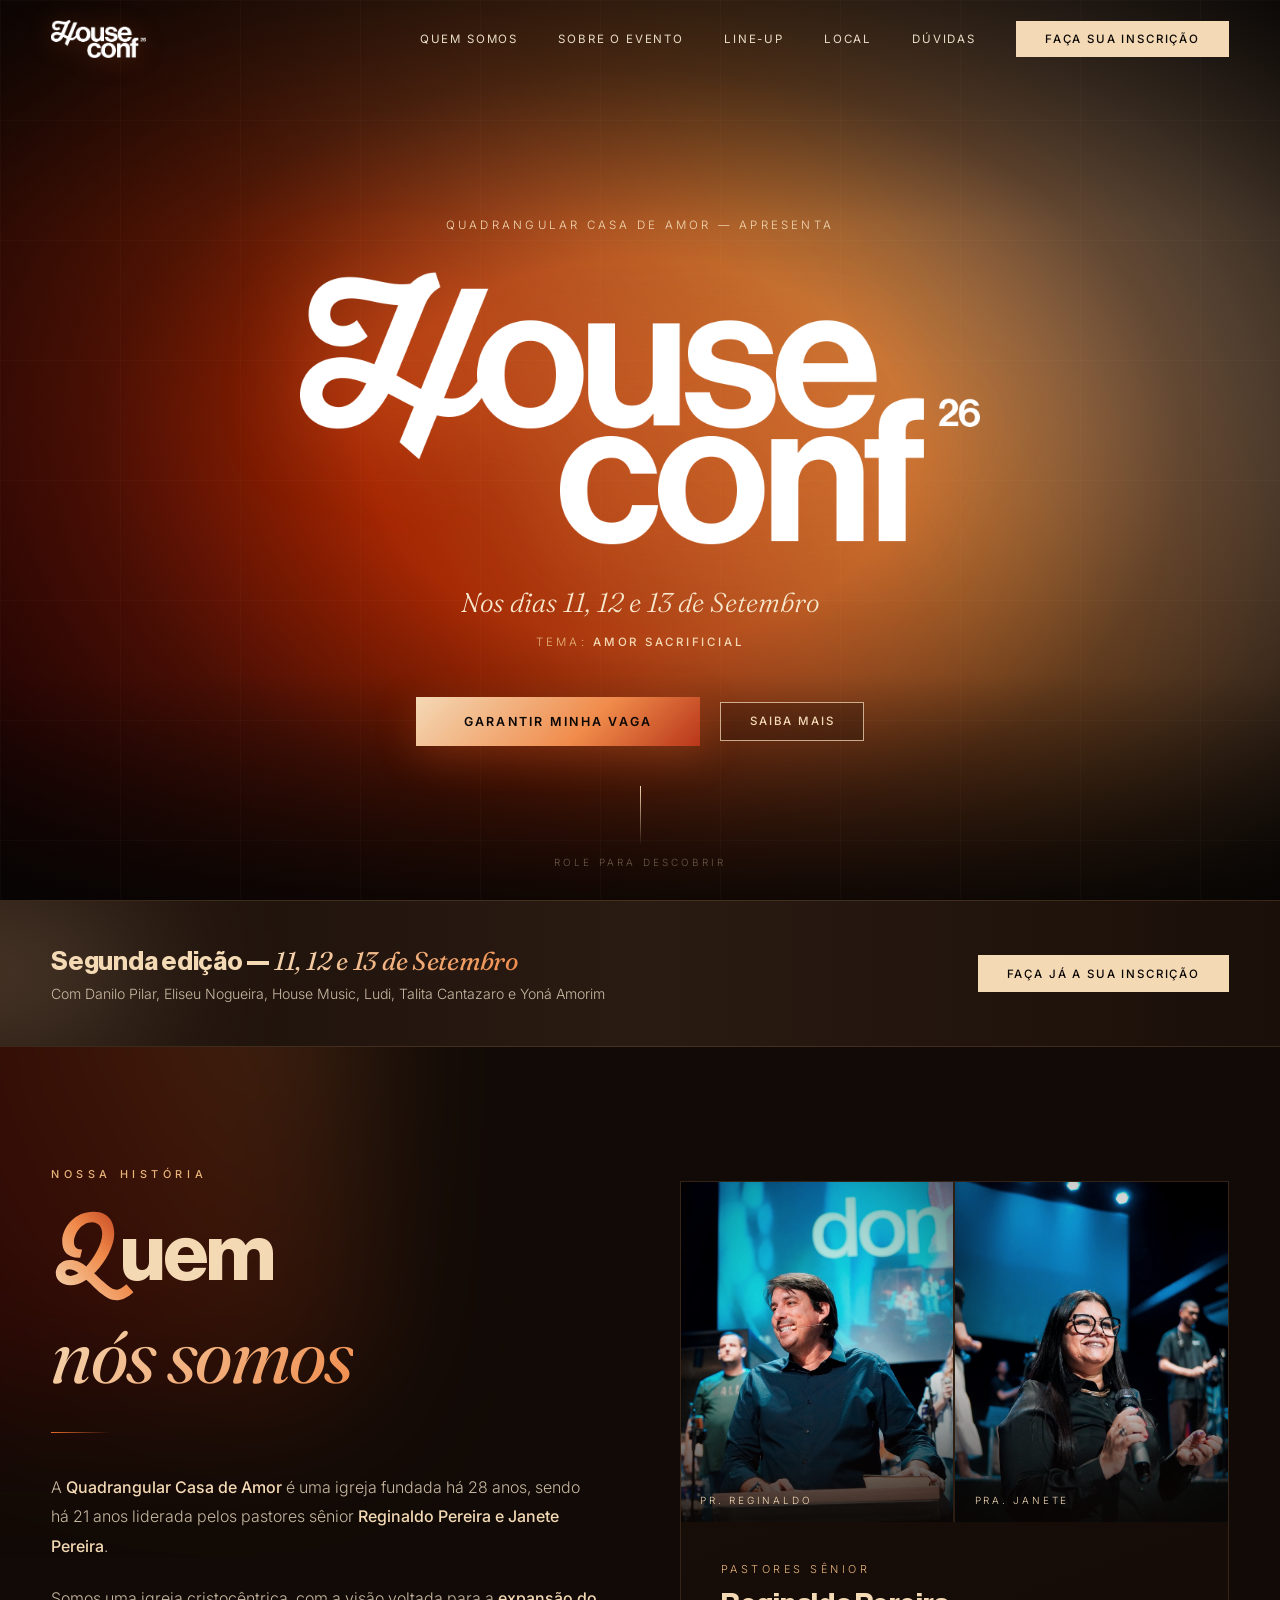
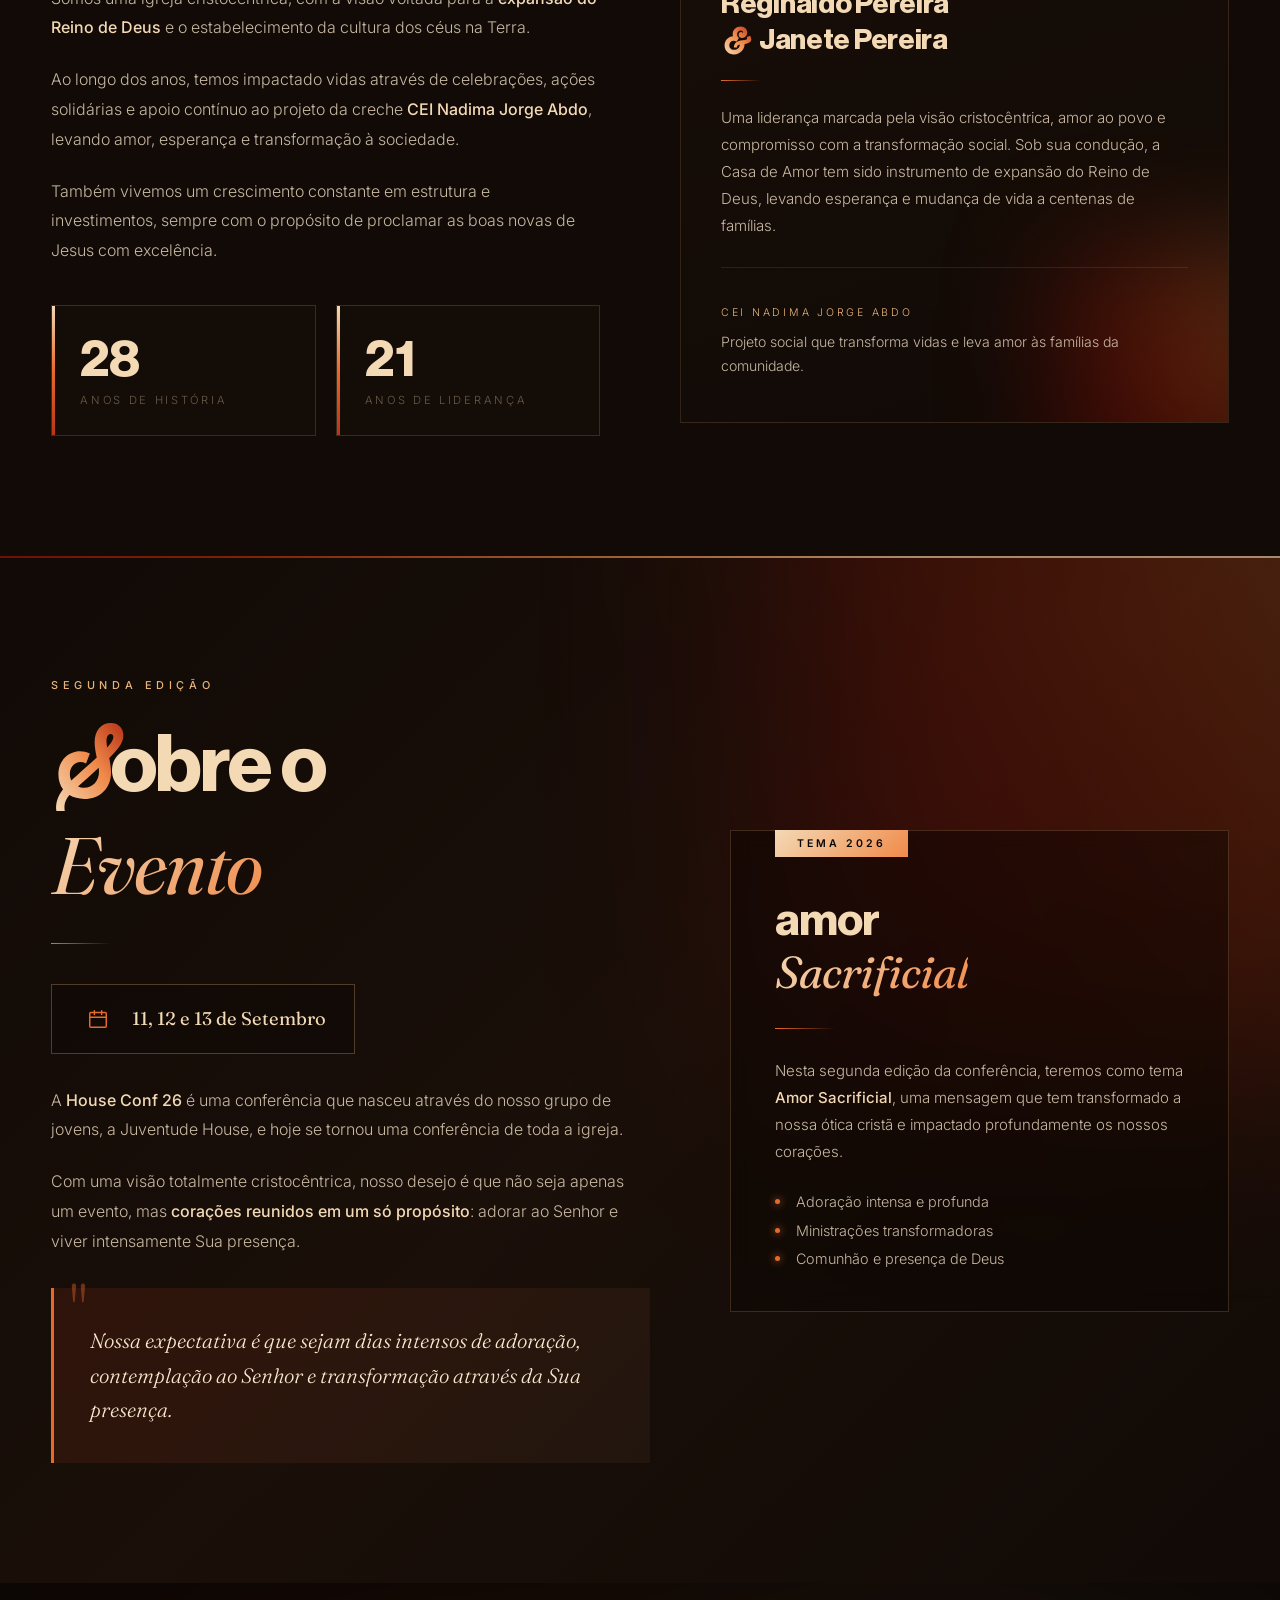
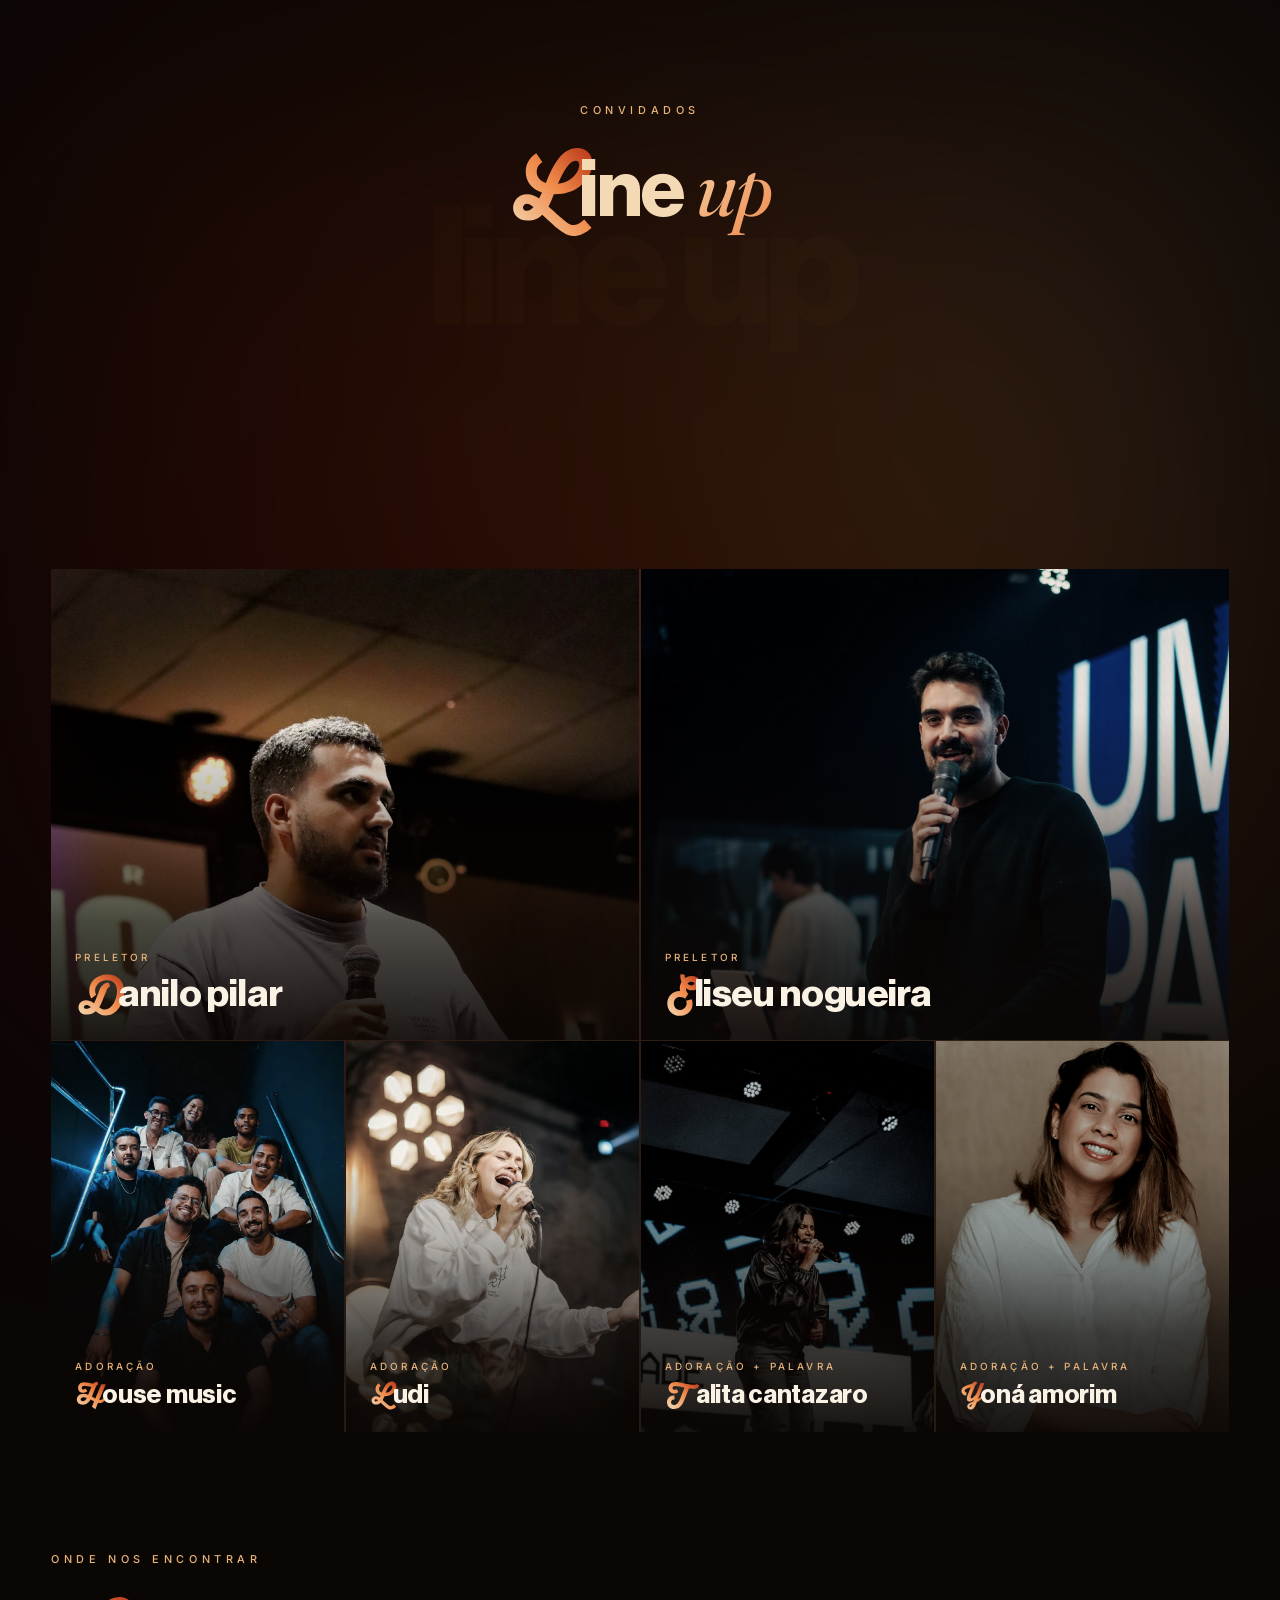
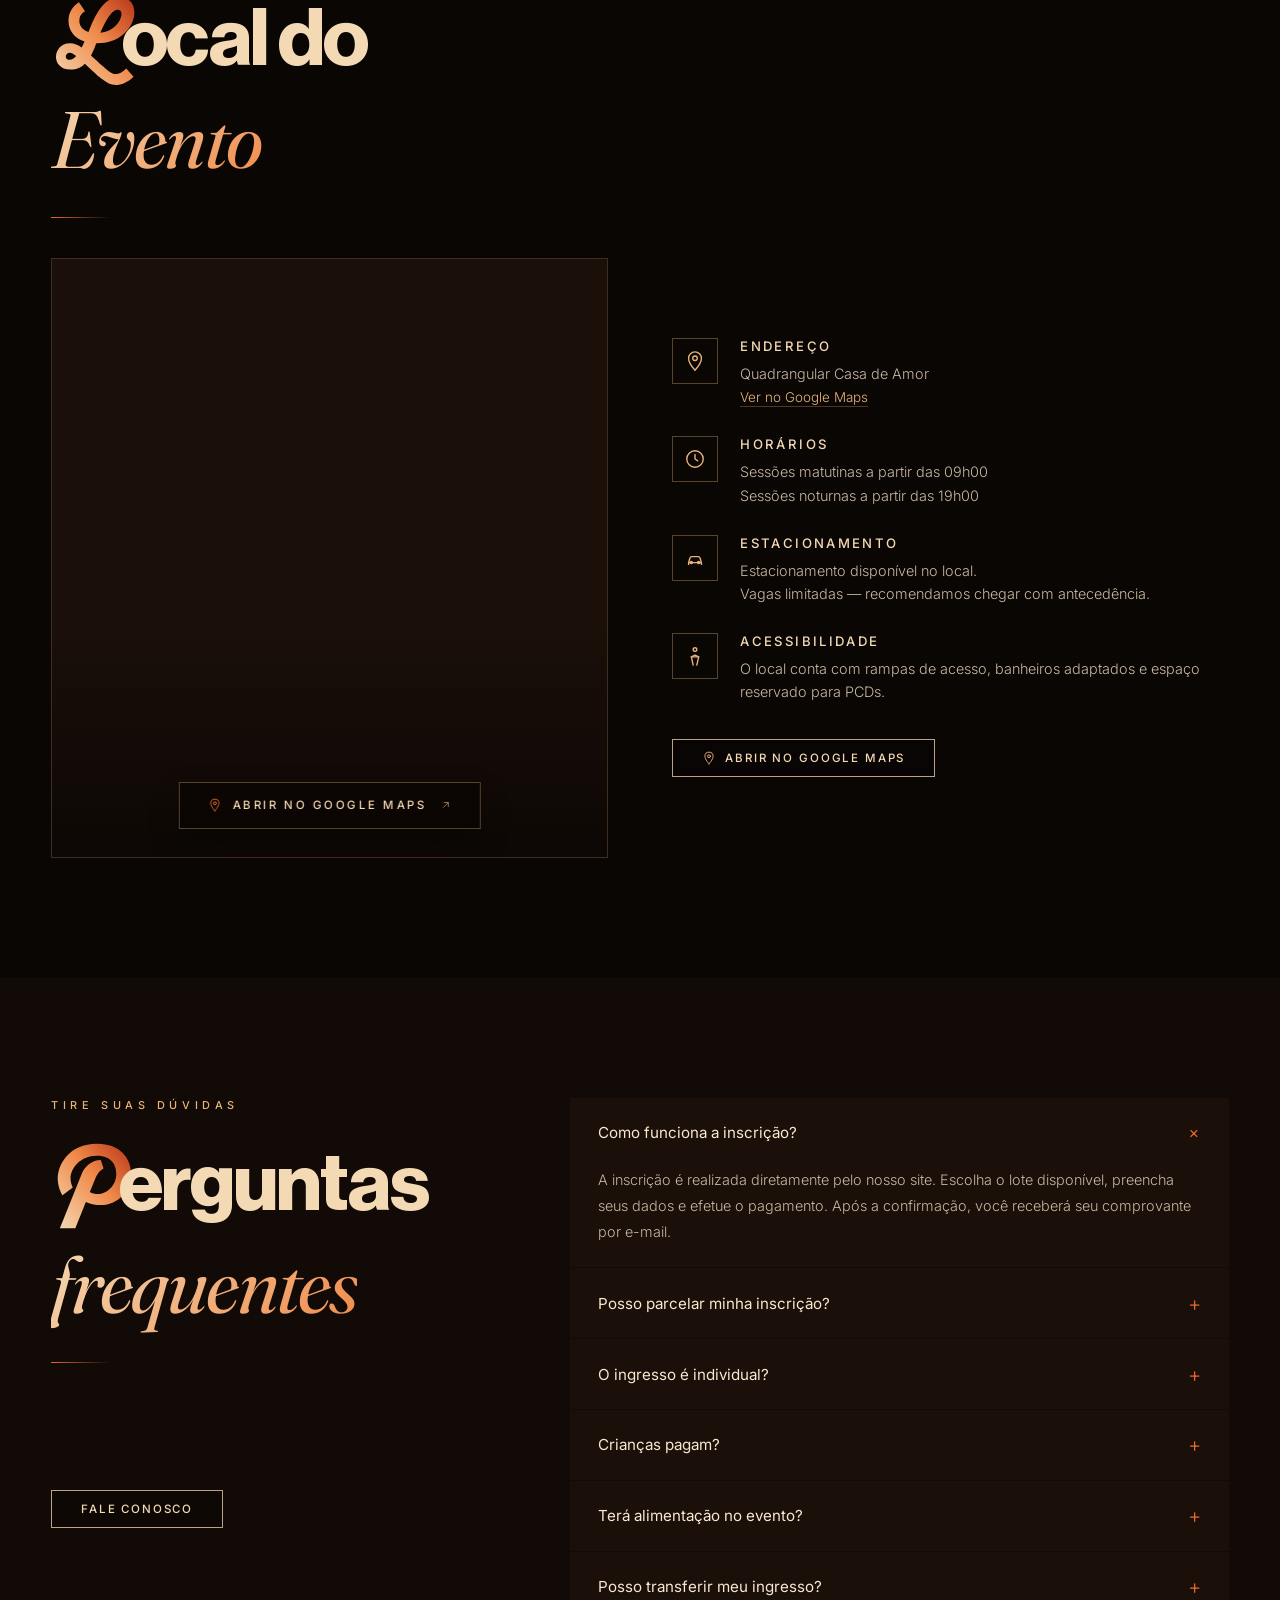
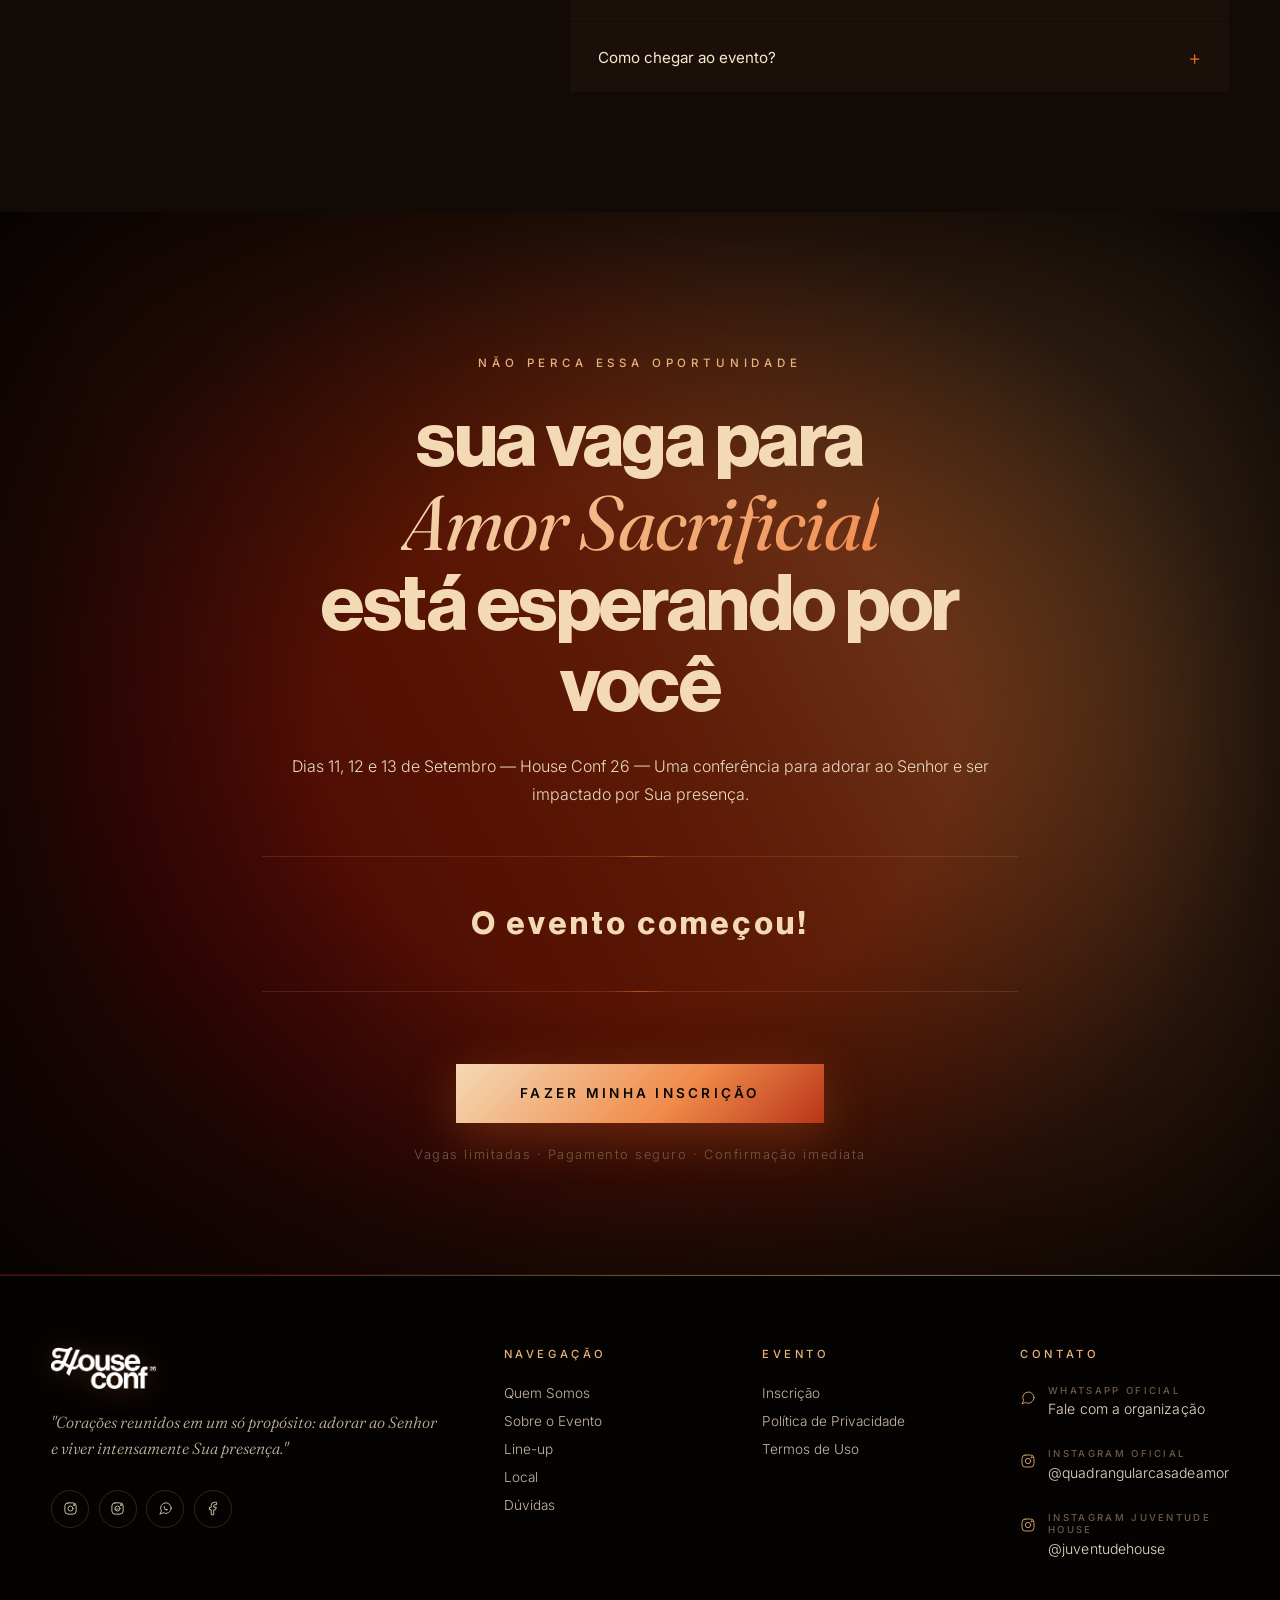
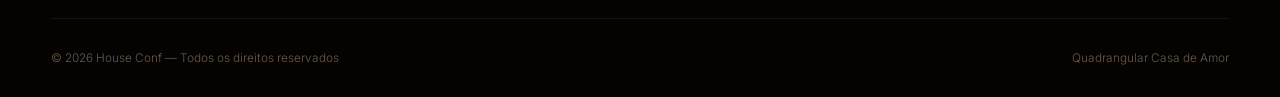
==== commit 4dc77e69: "Add files via upload" ====
--- a/index.html
+++ b/index.html
@@ -17,7 +17,6 @@
 <link href="https://fonts.googleapis.com/css2?family=Fraunces:ital,opsz,wght@0,9..144,300;0,9..144,400;0,9..144,500;1,9..144,300;1,9..144,400&family=Inter:wght@300;400;500;600&display=swap" rel="stylesheet">
 
 <link rel="stylesheet" href="css/styles.css">
-<link rel="stylesheet" href="css/inscricao.css">
 
 <!-- Bootstrap mínimo: marca <html> como JS-habilitado o mais cedo
      possível, antes mesmo do CSS parsing efetivo. Se este script
@@ -40,7 +39,7 @@
       <a href="#lineup">Line-up</a>
       <a href="#local">Local</a>
       <a href="#faq">Dúvidas</a>
-      <a href="#inscricao" class="btn-cta">Faça sua inscrição</a>
+      <a href="/inscricao.html" class="btn-cta">Faça sua inscrição</a>
     </nav>
     <button class="menu-toggle" id="menuToggle" aria-label="Abrir menu">
       <span></span><span></span><span></span>
@@ -61,7 +60,7 @@
     <p class="hero-sub">Nos dias 11, 12 e 13 de Setembro</p>
     <p class="hero-theme">Tema: <strong>Amor Sacrificial</strong></p>
     <div class="hero-btns">
-      <a href="#inscricao" class="btn-hero">Garantir minha vaga</a>
+      <a href="/inscricao.html" class="btn-hero">Garantir minha vaga</a>
       <a href="#sobre" class="btn-outline">Saiba Mais</a>
     </div>
   </div>
@@ -79,7 +78,7 @@
       <h3>Segunda edição — <span class="accent">11, 12 e 13 de Setembro</span></h3>
       <p>Com Danilo Pilar, Eliseu Nogueira, House Music, Ludi, Talita Cantazaro e Yoná Amorim</p>
     </div>
-    <a href="#inscricao" class="btn-cta" style="white-space:nowrap">Faça já a sua inscrição</a>
+    <a href="/inscricao.html" class="btn-cta" style="white-space:nowrap">Faça já a sua inscrição</a>
   </div>
 </div>
 
@@ -500,7 +499,7 @@
         </p>
       </noscript>
       <div class="reveal reveal-delay-3" style="display:flex;flex-direction:column;align-items:center;gap:1.5rem">
-        <a href="#inscricao" class="btn-final">Fazer minha inscrição</a>
+        <a href="/inscricao.html" class="btn-final">Fazer minha inscrição</a>
         <p style="font-size:0.8rem;color:var(--muted);letter-spacing:0.12em;font-family:var(--font-body)">Vagas limitadas · Pagamento seguro · Confirmação imediata</p>
       </div>
     </div>
@@ -554,7 +553,7 @@
     </div>
     <div class="footer-col">
       <h5>Evento</h5>
-      <a href="#inscricao">Inscrição</a>
+      <a href="/inscricao.html">Inscrição</a>
       <a href="privacidade.html">Política de Privacidade</a>
       <a href="termos.html">Termos de Uso</a>
     </div>
@@ -615,374 +614,6 @@
   </div>
 </footer>
 
-<!-- ═══════════════════════════════════════════════════════════════
-     OVERLAY DE INSCRIÇÃO
-     Fluxo embutido no próprio index.html. Aparece quando o usuário
-     clica em qualquer CTA com href="#inscricao". O JS de inscrição
-     (js/inscricao.js) gerencia as 4 etapas: Plano → Dados → Resumo
-     → Confirmação. Para fechar, basta clicar no X ou pressionar Esc.
-═══════════════════════════════════════════════════════════════ -->
-<aside class="insc-overlay" id="inscricao-overlay" aria-hidden="true" role="dialog" aria-modal="true" aria-label="Inscrição House Conf 26">
-  <button type="button" class="insc-overlay-close" id="insc-overlay-close" aria-label="Fechar inscrição">
-    <svg viewBox="0 0 24 24" fill="none" stroke="currentColor" stroke-width="2" stroke-linecap="round" stroke-linejoin="round" aria-hidden="true">
-      <path d="M18 6L6 18"/><path d="M6 6l12 12"/>
-    </svg>
-  </button>
-
-<!-- ─── HEADER ENXUTO ─── -->
-<header class="insc-topbar">
-  <a href="index.html" aria-label="House Conf 26 — voltar ao site" class="insc-topbar-logo">
-    <img src="assets/logo/logo-houseconf-26.png" alt="House Conf 26">
-  </a>
-  <a href="index.html" class="insc-back" style="margin-bottom:0">
-    <svg viewBox="0 0 24 24" fill="none" stroke="currentColor" stroke-width="2" stroke-linecap="round" stroke-linejoin="round" aria-hidden="true">
-      <path d="M19 12H5"/><path d="M11 18l-6-6 6-6"/>
-    </svg>
-    <span>Voltar ao site</span>
-  </a>
-</header>
-
-<main class="insc-page">
-  <div class="insc-shell">
-
-    <!-- ─── STEP BAR ─── -->
-    <div class="insc-steps" role="navigation" aria-label="Etapas da inscrição">
-      <div class="insc-step active" data-step="1">
-        <span class="insc-step-num">1</span>
-        <span class="insc-step-label">Plano</span>
-      </div>
-      <span class="insc-step-divider" aria-hidden="true"></span>
-      <div class="insc-step" data-step="2">
-        <span class="insc-step-num">2</span>
-        <span class="insc-step-label">Dados</span>
-      </div>
-      <span class="insc-step-divider" aria-hidden="true"></span>
-      <div class="insc-step" data-step="3">
-        <span class="insc-step-num">3</span>
-        <span class="insc-step-label">Resumo</span>
-      </div>
-      <span class="insc-step-divider" aria-hidden="true"></span>
-      <div class="insc-step" data-step="4">
-        <span class="insc-step-num">4</span>
-        <span class="insc-step-label">Confirmação</span>
-      </div>
-    </div>
-
-    <!-- ═══════════════════════════════════════════════════════════
-         ETAPA 1 — PLANOS
-    ═══════════════════════════════════════════════════════════ -->
-    <section class="insc-stage active" data-stage="1">
-      <div class="insc-header">
-        <span class="insc-header-label">Inscrição · House Conf 26</span>
-        <h1 class="insc-header-title">Escolha seu <em>plano</em></h1>
-        <p class="insc-header-sub">11, 12 e 13 de Setembro · Quadrangular Casa de Amor</p>
-      </div>
-
-      <!-- ── LOTES (informativo) ── -->
-      <div class="insc-lotes">
-        <div class="insc-lote active">
-          <span class="insc-lote-tag">1º Lote · Ativo</span>
-          <div class="insc-lote-title">Ingresso Individual</div>
-          <div class="insc-lote-price"><small>R$</small>80<small style="font-size:1.1rem">,00</small></div>
-          <p class="insc-lote-desc">Valor promocional. Quantidade limitada.</p>
-        </div>
-        <div class="insc-lote">
-          <span class="insc-lote-tag">2º Lote · Em breve</span>
-          <div class="insc-lote-title">Ingresso Individual</div>
-          <div class="insc-lote-price"><small>R$</small>100<small style="font-size:1.1rem">,00</small></div>
-          <p class="insc-lote-desc">Em breve disponível.</p>
-          <span class="insc-lote-disabled">Não disponível para compra no momento</span>
-        </div>
-      </div>
-
-      <!-- ── TIPOS DE INSCRIÇÃO ── -->
-      <h2 class="insc-section-title">Tipo de inscrição</h2>
-      <div class="insc-tipos">
-        <label class="insc-tipo" data-tipo="individual_lote1">
-          <input type="radio" name="tipo" value="individual_lote1">
-          <span class="insc-tipo-label">Individual</span>
-          <div class="insc-tipo-name">1 ingresso</div>
-          <p class="insc-tipo-people">Para 1 participante</p>
-          <span class="insc-tipo-value"><small>R$</small>80,00</span>
-        </label>
-
-        <label class="insc-tipo" data-tipo="familia3_lote1">
-          <input type="radio" name="tipo" value="familia3_lote1">
-          <span class="insc-tipo-label">Combo Família</span>
-          <div class="insc-tipo-name">3 pessoas</div>
-          <p class="insc-tipo-people">Para 3 participantes</p>
-          <span class="insc-tipo-value"><small>R$</small>220,00</span>
-          <span class="insc-tipo-saving">Economize R$ 20</span>
-        </label>
-
-        <label class="insc-tipo" data-tipo="combo5_lote1">
-          <input type="radio" name="tipo" value="combo5_lote1">
-          <span class="insc-tipo-label">Combo Amigos</span>
-          <div class="insc-tipo-name">5 pessoas</div>
-          <p class="insc-tipo-people">Para 5 participantes</p>
-          <span class="insc-tipo-value"><small>R$</small>380,00</span>
-          <span class="insc-tipo-saving">Economize R$ 20</span>
-        </label>
-
-        <label class="insc-tipo insc-tipo-free" data-tipo="crianca_ate10">
-          <input type="radio" name="tipo" value="crianca_ate10">
-          <span class="insc-tipo-label">Criança</span>
-          <div class="insc-tipo-name">Até 10 anos</div>
-          <p class="insc-tipo-people">Entrada cortesia</p>
-          <span class="insc-tipo-value insc-tipo-value-free">Gratuito</span>
-        </label>
-      </div>
-
-      <!-- ── BENEFITS ── -->
-      <div class="insc-benefits">
-        <div class="insc-benefit">
-          <svg viewBox="0 0 24 24" fill="none" stroke="currentColor" stroke-width="2" stroke-linecap="round" stroke-linejoin="round"><path d="M9 12l2 2 4-4"/><circle cx="12" cy="12" r="10"/></svg>
-          <span>Crianças até 10 anos não pagam</span>
-        </div>
-        <div class="insc-benefit">
-          <svg viewBox="0 0 24 24" fill="none" stroke="currentColor" stroke-width="2" stroke-linecap="round" stroke-linejoin="round"><rect x="2" y="6" width="20" height="12" rx="2"/><path d="M2 10h20"/></svg>
-          <span>Cartão em até 3x</span>
-        </div>
-        <div class="insc-benefit">
-          <svg viewBox="0 0 24 24" fill="none" stroke="currentColor" stroke-width="2" stroke-linecap="round" stroke-linejoin="round"><path d="M12 22s8-4 8-12V5l-8-3-8 3v5c0 8 8 12 8 12z"/></svg>
-          <span>Pagamento seguro · Mercado Pago</span>
-        </div>
-        <div class="insc-benefit">
-          <svg viewBox="0 0 24 24" fill="none" stroke="currentColor" stroke-width="2" stroke-linecap="round" stroke-linejoin="round"><circle cx="12" cy="12" r="9"/><path d="M12 7v5l3 2"/></svg>
-          <span>Confirmação imediata</span>
-        </div>
-      </div>
-
-      <div style="text-align:center;margin-top:2.5rem">
-        <button id="insc-continue-1" class="insc-btn-primary" disabled>
-          <span>Continuar</span>
-          <svg viewBox="0 0 24 24" fill="none" stroke="currentColor" stroke-width="2" stroke-linecap="round" stroke-linejoin="round" aria-hidden="true">
-            <path d="M5 12h14"/><path d="M13 6l6 6-6 6"/>
-          </svg>
-        </button>
-      </div>
-    </section>
-
-    <!-- ═══════════════════════════════════════════════════════════
-         ETAPA 2 — FORMULÁRIO
-    ═══════════════════════════════════════════════════════════ -->
-    <section class="insc-stage" data-stage="2">
-      <div class="insc-header">
-        <span class="insc-header-label">Cadastro · <span id="insc-form-context">—</span></span>
-        <h1 class="insc-header-title">Seus <em>dados</em></h1>
-        <p class="insc-header-sub">Preencha as informações abaixo. Em seguida você verá o resumo e seguirá para pagamento.</p>
-      </div>
-
-      <div id="insc-free-note" style="display:none;max-width:680px;margin:0 auto 2rem;padding:1.1rem 1.4rem;background:rgba(232,106,42,0.08);border-left:2px solid var(--orange);font-family:var(--font-editorial);font-style:italic;font-size:0.92rem;color:var(--orange-warm);line-height:1.5;text-align:left">
-        Crianças até 10 anos têm entrada gratuita. Preencha os dados da criança ou os dados do responsável que fará a inscrição.
-      </div>
-
-      <form id="insc-form" class="insc-form" novalidate autocomplete="on">
-        <div class="insc-form-section">
-          <h3 class="insc-form-section-title">Dados do participante</h3>
-          <div class="insc-grid">
-            <div class="insc-field insc-field-full">
-              <label for="f-nome">Nome Completo</label>
-              <input type="text" id="f-nome" data-key="nome" autocomplete="name" required>
-              <span class="insc-field-error">Informe nome e sobrenome</span>
-            </div>
-            <div class="insc-field">
-              <label for="f-cpf">CPF</label>
-              <input type="text" id="f-cpf" data-key="cpf" inputmode="numeric" autocomplete="off" placeholder="000.000.000-00" required>
-              <span class="insc-field-error">CPF incompleto</span>
-            </div>
-            <div class="insc-field">
-              <label for="f-nascimento">Data de Nascimento</label>
-              <input type="date" id="f-nascimento" data-key="nascimento" autocomplete="bday" required>
-              <span class="insc-field-error">Informe a data</span>
-            </div>
-            <div class="insc-field">
-              <label for="f-whatsapp">WhatsApp</label>
-              <input type="tel" id="f-whatsapp" data-key="whatsapp" inputmode="tel" placeholder="(00) 00000-0000" autocomplete="tel" required>
-              <span class="insc-field-error">WhatsApp incompleto</span>
-            </div>
-            <div class="insc-field">
-              <label for="f-email">E-mail</label>
-              <input type="email" id="f-email" data-key="email" inputmode="email" autocomplete="email" required>
-              <span class="insc-field-error">E-mail inválido</span>
-            </div>
-            <div class="insc-field">
-              <label for="f-cidade">Cidade</label>
-              <input type="text" id="f-cidade" data-key="cidade" autocomplete="address-level2" required>
-              <span class="insc-field-error">Informe sua cidade</span>
-            </div>
-            <div class="insc-field insc-field-full">
-              <label for="f-igreja">Igreja / Congregação <span style="text-transform:none;letter-spacing:0;color:var(--muted);font-weight:400">(opcional)</span></label>
-              <input type="text" id="f-igreja" data-key="igreja" autocomplete="organization">
-            </div>
-          </div>
-        </div>
-
-        <!-- ─── CONSENTIMENTO (LGPD + Termos) ───
-             Os 2 checkboxes precisam estar marcados para o formulário
-             avançar. A validação acontece em js/inscricao.js → validateForm(). -->
-        <div class="insc-consent" role="group" aria-label="Consentimentos obrigatórios">
-          <label class="insc-check">
-            <input type="checkbox" id="f-aceito-termos" data-key="aceito_termos" required>
-            <span class="insc-check-box" aria-hidden="true">
-              <svg viewBox="0 0 16 16" fill="none" stroke="currentColor" stroke-width="2.4" stroke-linecap="round" stroke-linejoin="round">
-                <path d="M3 8.5l3.2 3.2L13 5"/>
-              </svg>
-            </span>
-            <span class="insc-check-text">
-              Li e aceito os <a href="termos.html" target="_blank" rel="noopener noreferrer">Termos de Uso</a>.
-            </span>
-          </label>
-          <label class="insc-check">
-            <input type="checkbox" id="f-aceito-privacidade" data-key="aceito_privacidade" required>
-            <span class="insc-check-box" aria-hidden="true">
-              <svg viewBox="0 0 16 16" fill="none" stroke="currentColor" stroke-width="2.4" stroke-linecap="round" stroke-linejoin="round">
-                <path d="M3 8.5l3.2 3.2L13 5"/>
-              </svg>
-            </span>
-            <span class="insc-check-text">
-              Li e concordo com a <a href="privacidade.html" target="_blank" rel="noopener noreferrer">Política de Privacidade</a>.
-            </span>
-          </label>
-          <p class="insc-consent-error" id="insc-consent-error" role="alert">É necessário aceitar os Termos de Uso e a Política de Privacidade para prosseguir.</p>
-        </div>
-
-        <div class="insc-form-nav">
-          <button type="button" id="insc-back-2" class="insc-back-step">
-            <svg viewBox="0 0 24 24" fill="none" stroke="currentColor" stroke-width="2" stroke-linecap="round" stroke-linejoin="round" aria-hidden="true">
-              <path d="M19 12H5"/><path d="M11 18l-6-6 6-6"/>
-            </svg>
-            <span>Voltar</span>
-          </button>
-          <button type="submit" class="insc-btn-primary">
-            <span>Continuar para o resumo</span>
-            <svg viewBox="0 0 24 24" fill="none" stroke="currentColor" stroke-width="2" stroke-linecap="round" stroke-linejoin="round" aria-hidden="true">
-              <path d="M5 12h14"/><path d="M13 6l6 6-6 6"/>
-            </svg>
-          </button>
-        </div>
-      </form>
-    </section>
-
-    <!-- ═══════════════════════════════════════════════════════════
-         ETAPA 3 — RESUMO
-    ═══════════════════════════════════════════════════════════ -->
-    <section class="insc-stage" data-stage="3">
-      <div class="insc-header">
-        <span class="insc-header-label">Resumo da inscrição</span>
-        <h1 class="insc-header-title">Confirme sua <em>inscrição</em></h1>
-        <p class="insc-header-sub">Revise as informações antes de prosseguir para o pagamento.</p>
-      </div>
-
-      <div class="insc-summary">
-        <div class="insc-summary-row">
-          <span class="insc-summary-label">Participante</span>
-          <span class="insc-summary-value" id="sum-nome">—</span>
-        </div>
-        <div class="insc-summary-row">
-          <span class="insc-summary-label">Tipo de inscrição</span>
-          <span class="insc-summary-value" id="sum-tipo">—</span>
-        </div>
-        <div class="insc-summary-row">
-          <span class="insc-summary-label">Cobre</span>
-          <span class="insc-summary-value" id="sum-people">—</span>
-        </div>
-        <div class="insc-summary-row">
-          <span class="insc-summary-label">WhatsApp</span>
-          <span class="insc-summary-value" id="sum-whatsapp">—</span>
-        </div>
-        <div class="insc-summary-row">
-          <span class="insc-summary-label">E-mail</span>
-          <span class="insc-summary-value" id="sum-email">—</span>
-        </div>
-        <div class="insc-summary-row">
-          <span class="insc-summary-label">Localização</span>
-          <span class="insc-summary-value" id="sum-cidade">—</span>
-        </div>
-
-        <div class="insc-summary-total">
-          <span class="insc-summary-total-label">Valor total</span>
-          <span class="insc-summary-total-value" id="sum-total"><small>R$</small>0,00</span>
-        </div>
-        <p style="text-align:right;font-family:var(--font-editorial);font-style:italic;color:var(--amber);font-size:0.85rem;margin-top:0.4rem" id="sum-parcela-info">ou 3x no cartão</p>
-
-        <div class="insc-payment-info" id="insc-payment-info" aria-label="Formas de pagamento aceitas">
-          <div class="insc-payment-method">
-            <svg viewBox="0 0 24 24" fill="none" stroke="currentColor" stroke-width="1.6" stroke-linecap="round" stroke-linejoin="round" aria-hidden="true">
-              <path d="M12 2l3 3-3 3-3-3 3-3z"/><path d="M2 12l3 3 3-3-3-3-3 3z"/><path d="M22 12l-3 3-3-3 3-3 3 3z"/><path d="M12 22l-3-3 3-3 3 3-3 3z"/>
-            </svg>
-            <span class="insc-payment-method-name">Pix</span>
-            <span class="insc-payment-method-note">À vista</span>
-          </div>
-          <div class="insc-payment-method">
-            <svg viewBox="0 0 24 24" fill="none" stroke="currentColor" stroke-width="1.6" stroke-linecap="round" stroke-linejoin="round" aria-hidden="true">
-              <rect x="2" y="6" width="20" height="12" rx="2"/><path d="M2 10h20"/>
-            </svg>
-            <span class="insc-payment-method-name">Cartão</span>
-            <span class="insc-payment-method-note">Crédito e débito</span>
-          </div>
-          <div class="insc-payment-method">
-            <svg viewBox="0 0 24 24" fill="none" stroke="currentColor" stroke-width="1.6" stroke-linecap="round" stroke-linejoin="round" aria-hidden="true">
-              <rect x="3" y="4" width="18" height="16" rx="2"/><path d="M3 10h18"/><path d="M8 4v6"/>
-            </svg>
-            <span class="insc-payment-method-name">Parcelamento</span>
-            <span class="insc-payment-method-note">Em até 3x</span>
-          </div>
-        </div>
-
-        <div class="insc-summary-cta">
-          <button type="button" id="insc-pay" class="insc-btn-primary">
-            <span id="insc-pay-label">Ir para pagamento</span>
-            <svg viewBox="0 0 24 24" fill="none" stroke="currentColor" stroke-width="2" stroke-linecap="round" stroke-linejoin="round" aria-hidden="true">
-              <path d="M5 12h14"/><path d="M13 6l6 6-6 6"/>
-            </svg>
-          </button>
-          <p class="insc-summary-cta-note">Você será redirecionado para o ambiente seguro do Mercado Pago.</p>
-        </div>
-      </div>
-
-      <div style="text-align:center;margin-top:1.5rem">
-        <button type="button" id="insc-back-3" class="insc-back-step" style="background:transparent;border:0;color:var(--amber);font-family:var(--font-body);font-size:0.7rem;letter-spacing:0.22em;text-transform:uppercase;font-weight:500;cursor:pointer;padding:0.7rem 1rem;display:inline-flex;align-items:center;gap:0.6rem">
-          <svg viewBox="0 0 24 24" fill="none" stroke="currentColor" stroke-width="2" stroke-linecap="round" stroke-linejoin="round" aria-hidden="true" style="width:14px;height:14px">
-            <path d="M19 12H5"/><path d="M11 18l-6-6 6-6"/>
-          </svg>
-          <span>Editar dados</span>
-        </button>
-      </div>
-    </section>
-
-    <!-- ═══════════════════════════════════════════════════════════
-         ETAPA 4 — CONFIRMAÇÃO
-    ═══════════════════════════════════════════════════════════ -->
-    <section class="insc-stage" data-stage="4">
-      <div class="insc-confirm">
-        <div class="insc-confirm-check" aria-hidden="true">
-          <svg viewBox="0 0 24 24" fill="none" stroke="currentColor" stroke-linecap="round" stroke-linejoin="round">
-            <path d="M5 13l4 4 10-10"/>
-          </svg>
-        </div>
-        <h1 class="insc-confirm-title" id="confirm-title-text">Inscrição <em>registrada</em></h1>
-        <p class="insc-confirm-msg" id="confirm-msg">
-          Sua inscrição na House Conf 26 foi registrada com sucesso.<br>
-          Após a aprovação do pagamento, a confirmação será enviada para o WhatsApp e e-mail cadastrados.
-        </p>
-        <div class="insc-confirm-code" id="confirm-code">—</div>
-        <div>
-          <a href="index.html" class="insc-btn-primary">
-            <span>Voltar ao início</span>
-            <svg viewBox="0 0 24 24" fill="none" stroke="currentColor" stroke-width="2" stroke-linecap="round" stroke-linejoin="round" aria-hidden="true">
-              <path d="M5 12h14"/><path d="M13 6l6 6-6 6"/>
-            </svg>
-          </a>
-        </div>
-      </div>
-    </section>
-
-  </div>
-</main>
-</aside>
-
 <script src="js/main.js"></script>
-<script src="js/inscricao.js"></script>
 </body>
 </html>
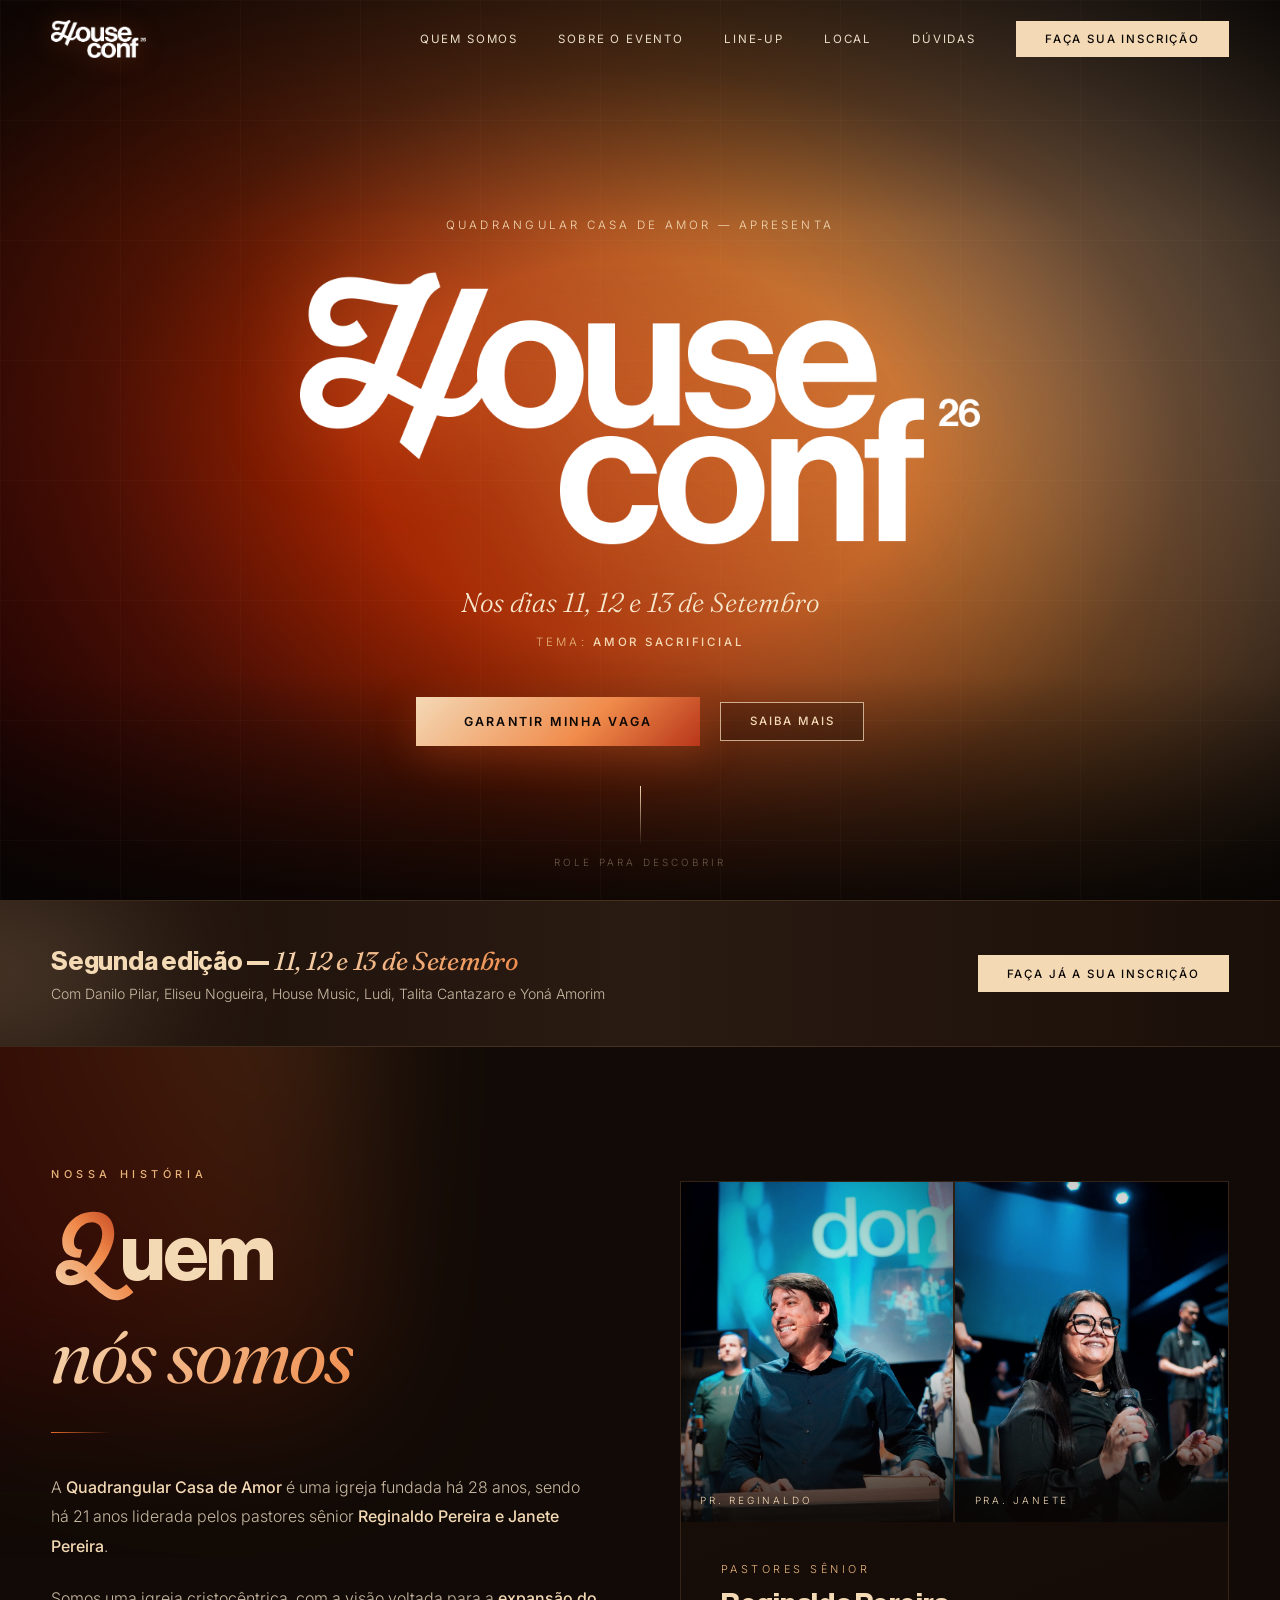
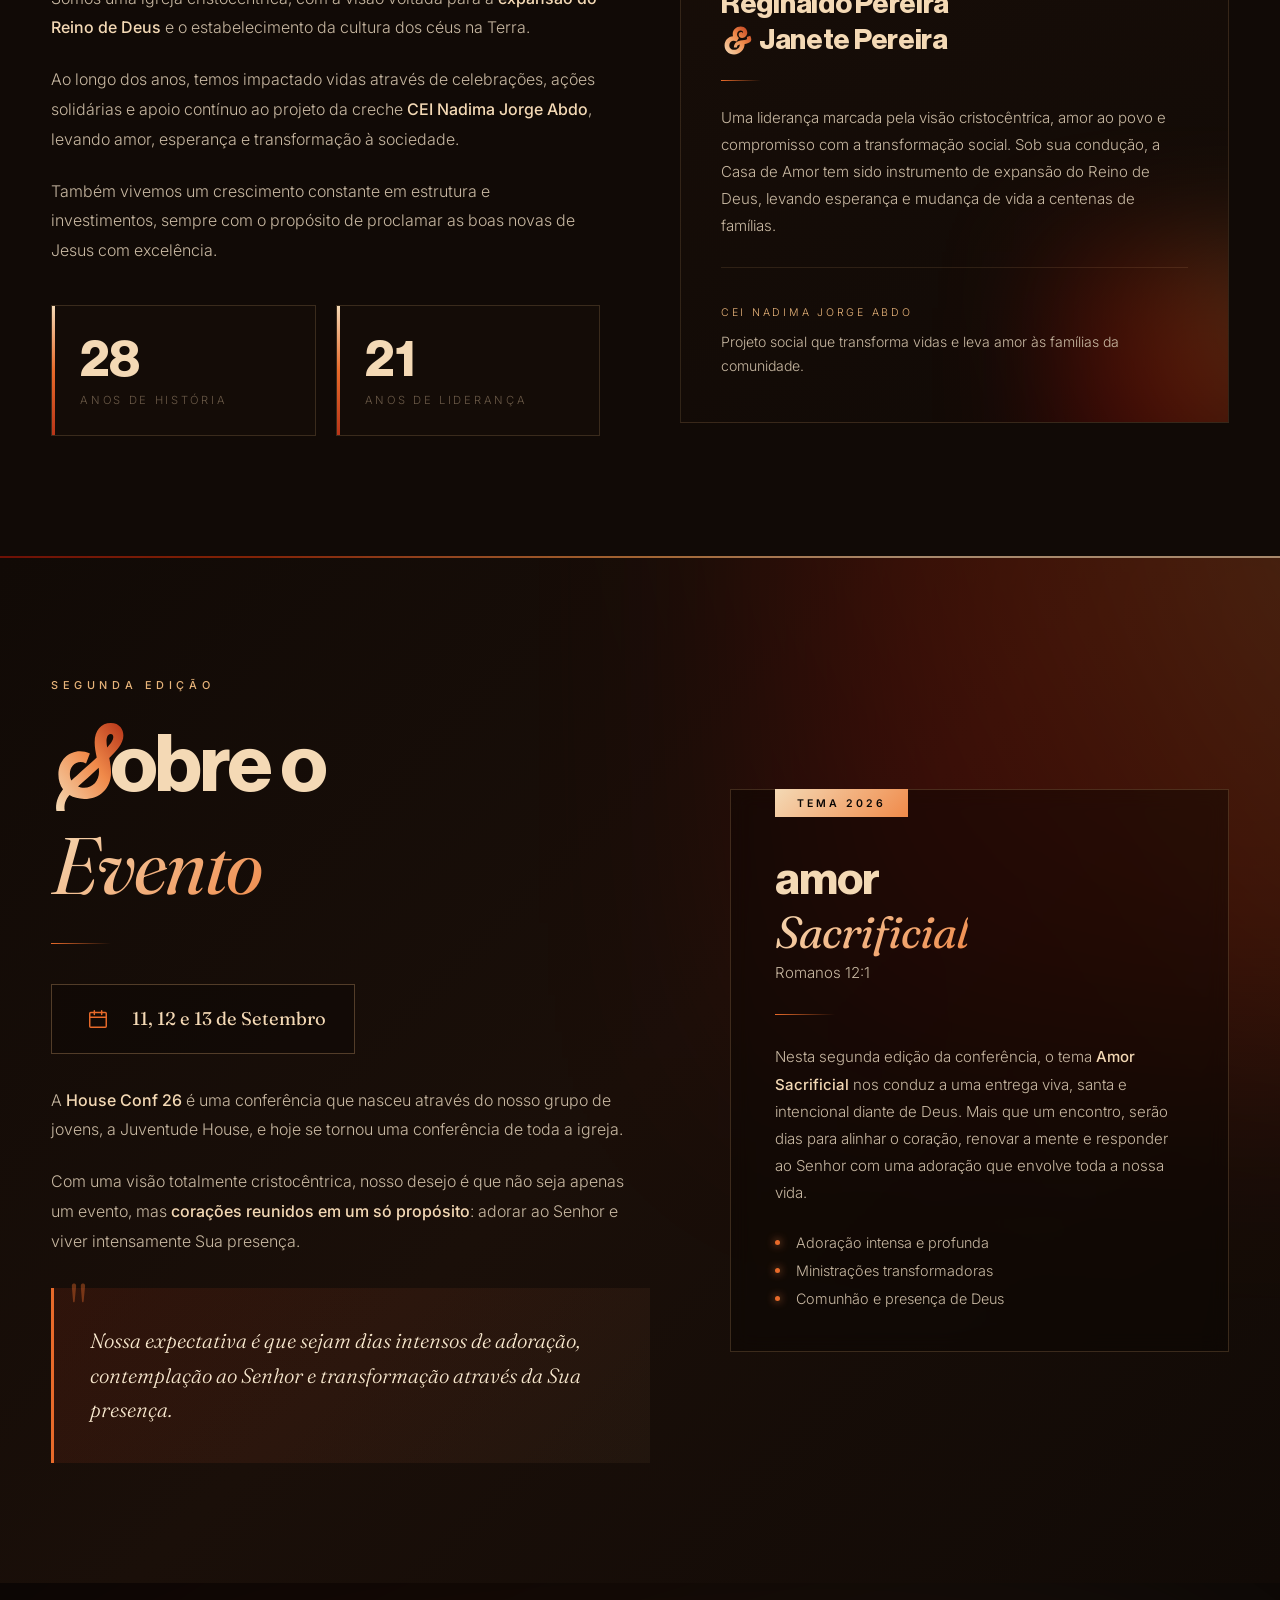
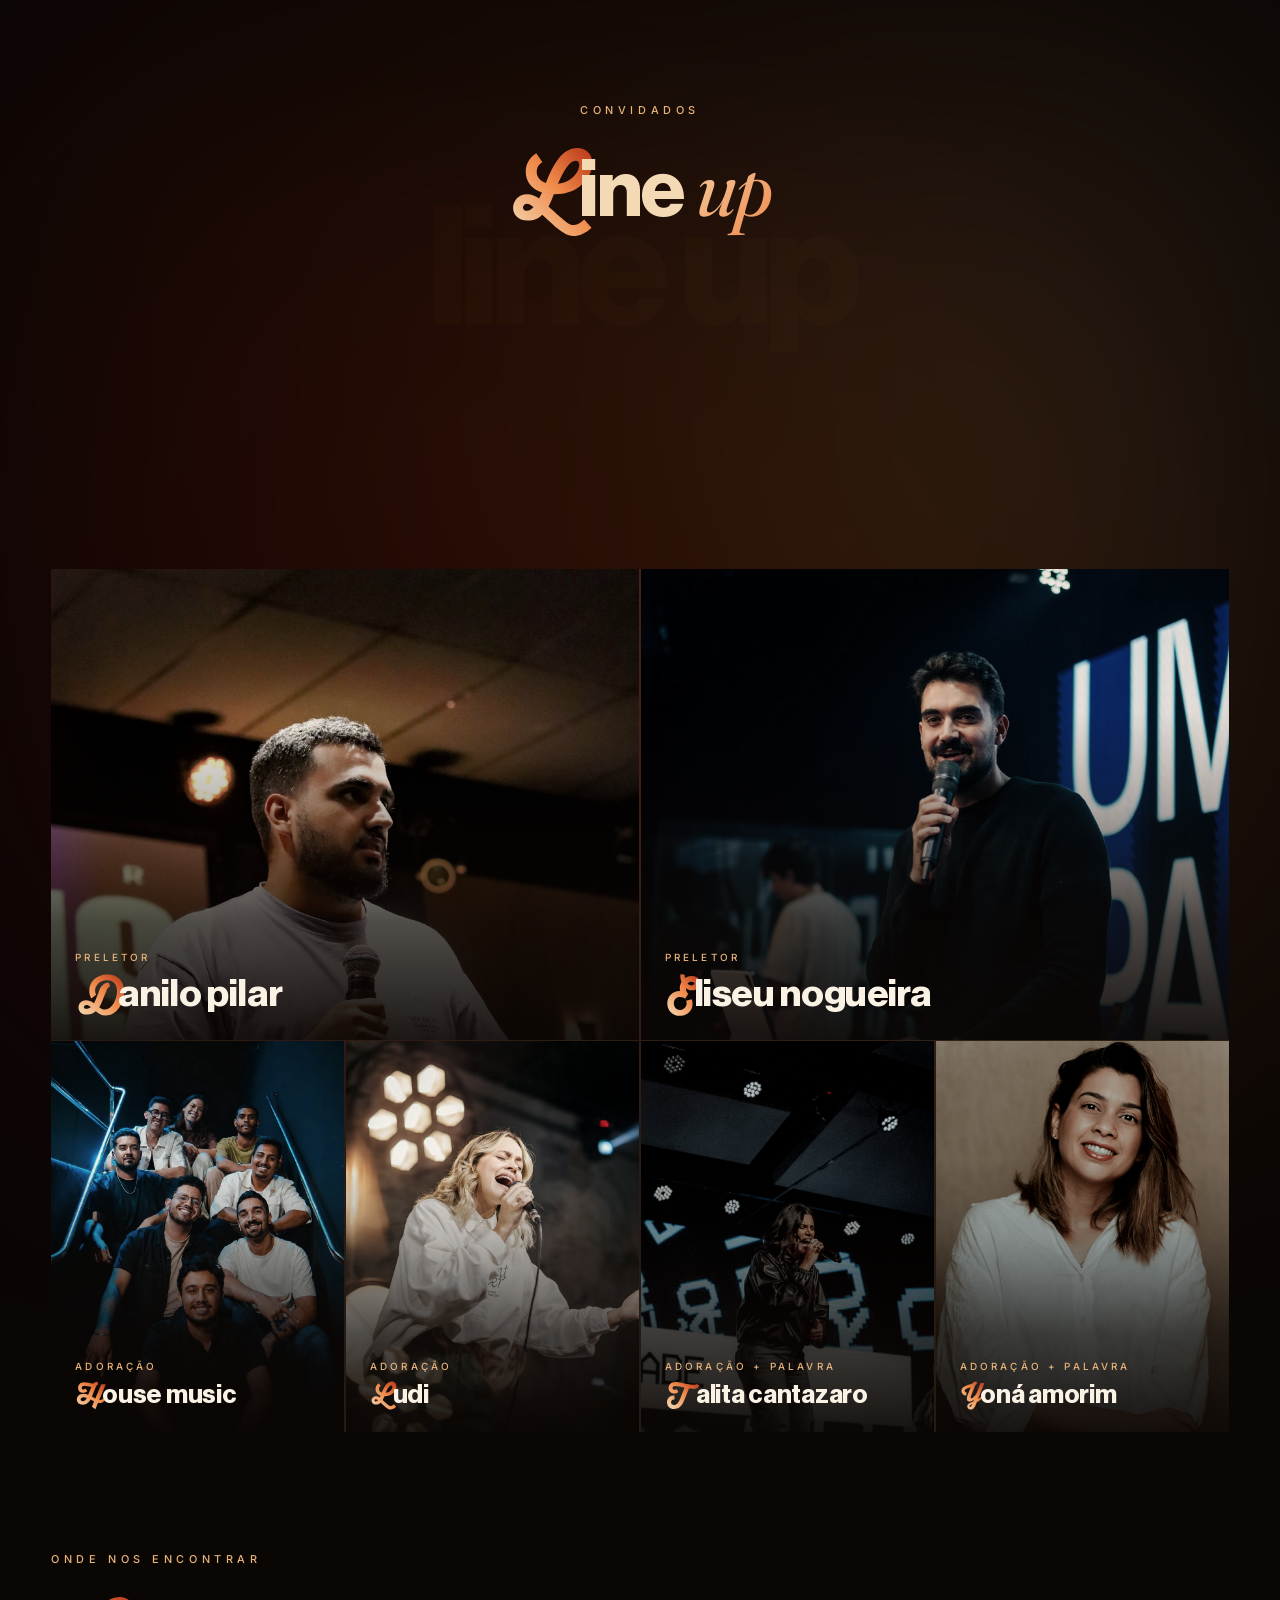
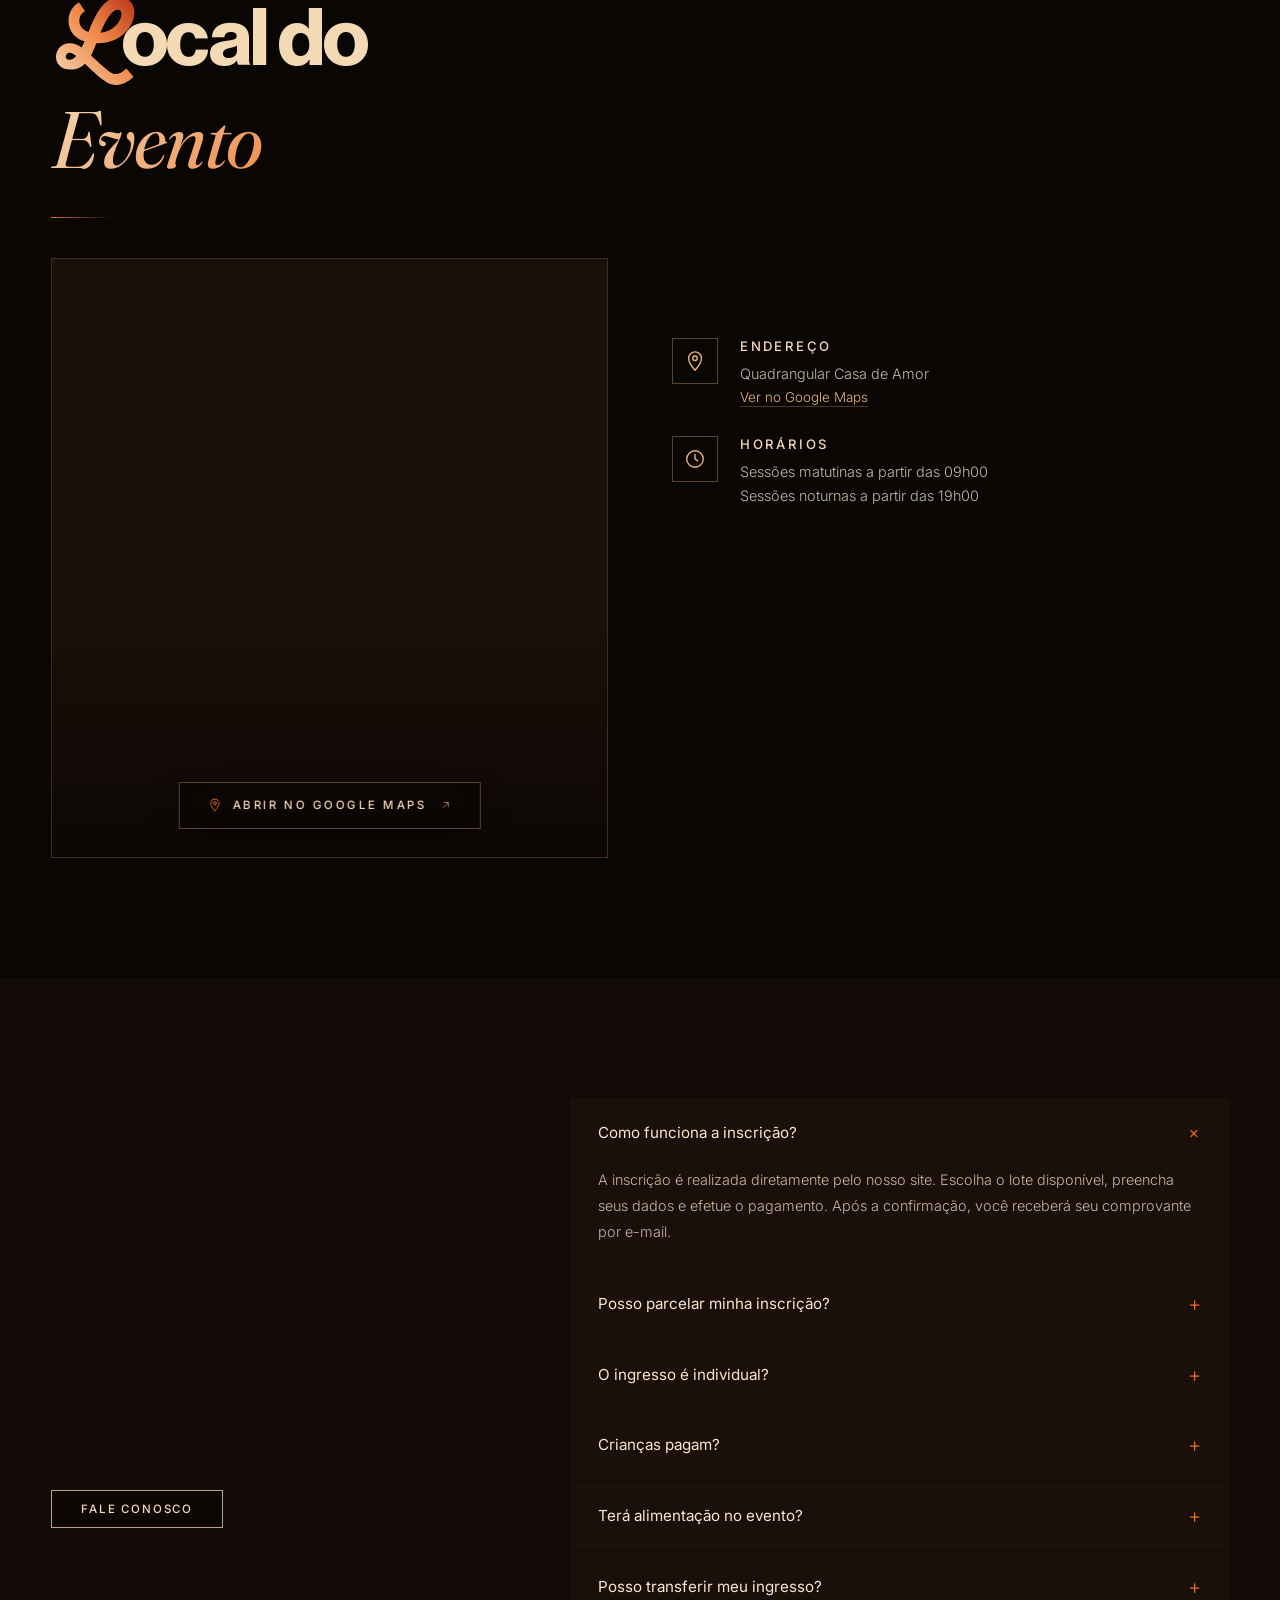
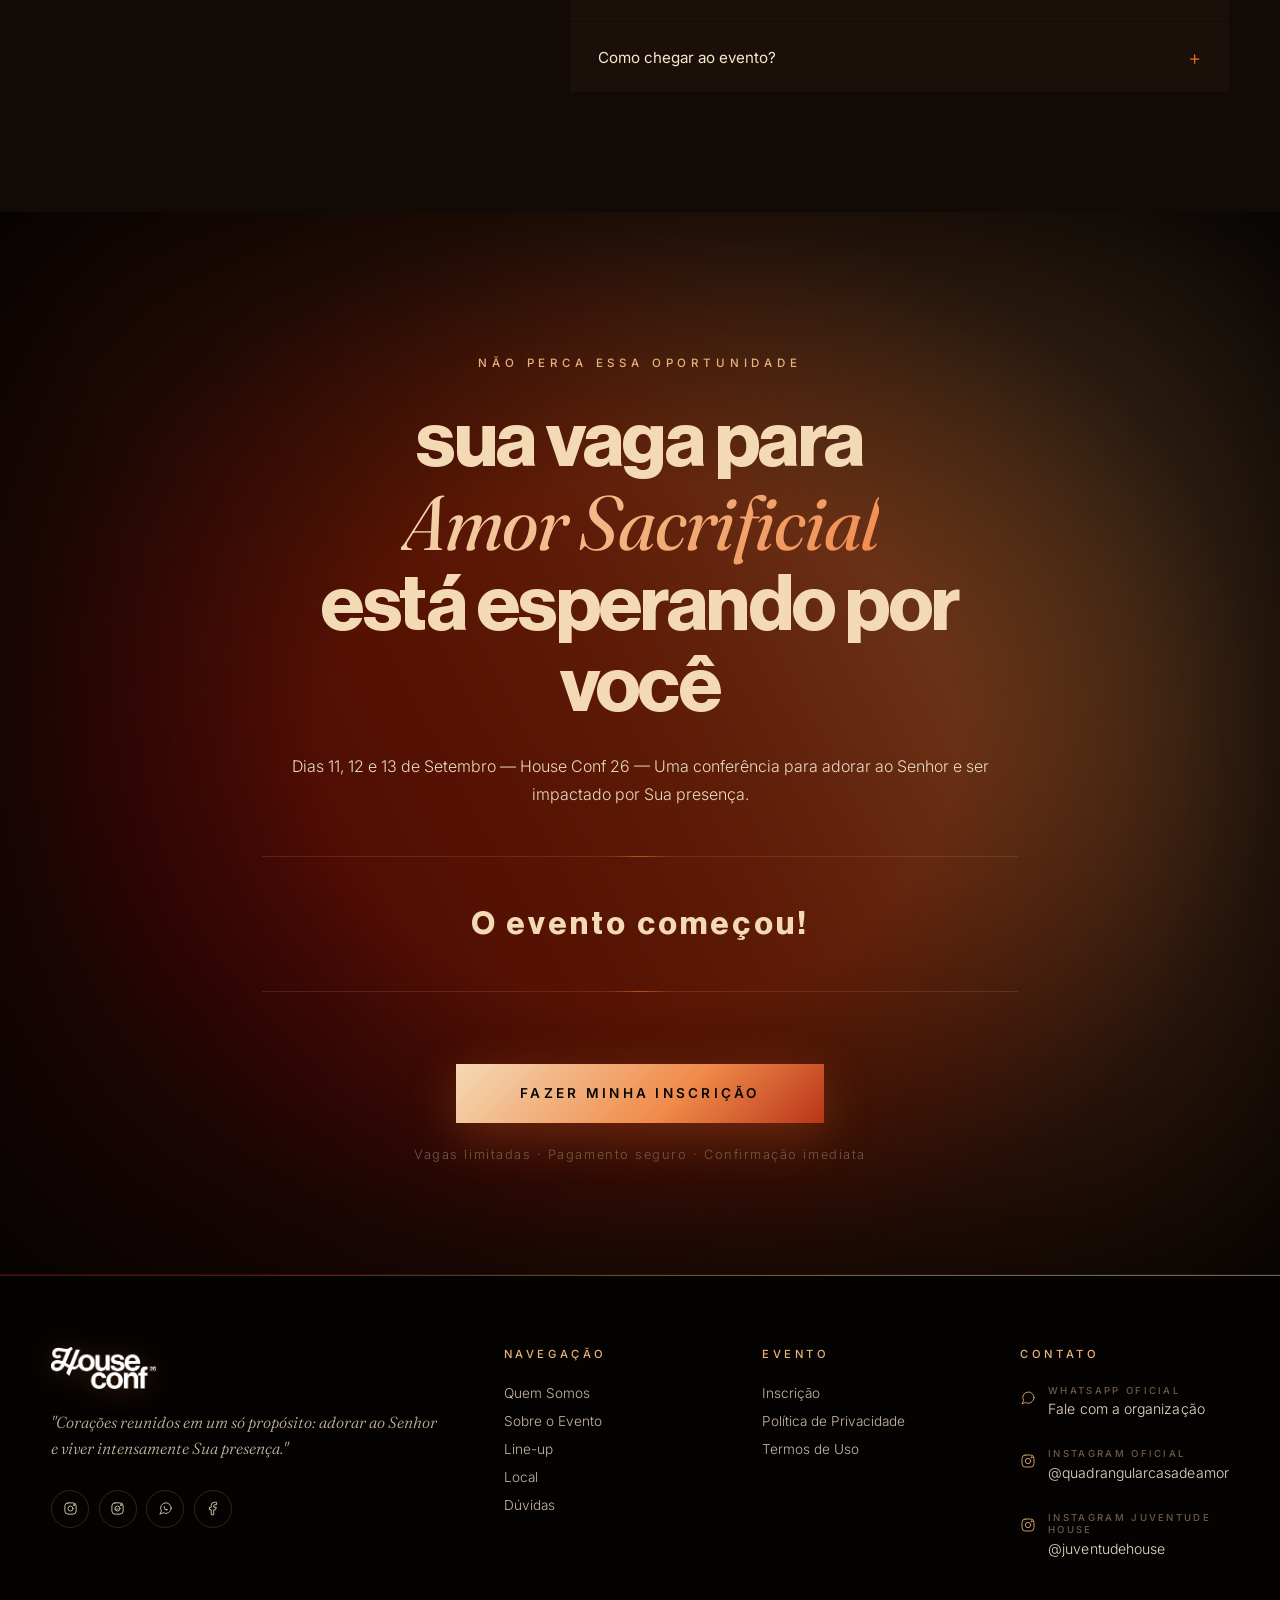
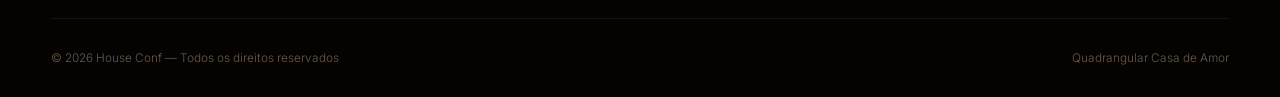
==== commit 0fca60cf: "Add files via upload" ====
--- a/index.html
+++ b/index.html
@@ -177,8 +177,9 @@
         <div class="tema-card">
           <div class="tema-badge">Tema 2026</div>
           <h3 class="tema-title">Amor<br><span class="accent">Sacrificial</span></h3>
+          <p class="tema-ref">Romanos 12:1</p>
           <div class="divider"></div>
-          <p>Nesta segunda edição da conferência, teremos como tema <strong>Amor Sacrificial</strong>, uma mensagem que tem transformado a nossa ótica cristã e impactado profundamente os nossos corações.</p>
+          <p>Nesta segunda edição da conferência, o tema <strong>Amor Sacrificial</strong> nos conduz a uma entrega viva, santa e intencional diante de Deus. Mais que um encontro, serão dias para alinhar o coração, renovar a mente e responder ao Senhor com uma adoração que envolve toda a nossa vida.</p>
           <div class="tema-list">
             <div><span class="dot"></span><span>Adoração intensa e profunda</span></div>
             <div><span class="dot"></span><span>Ministrações transformadoras</span></div>
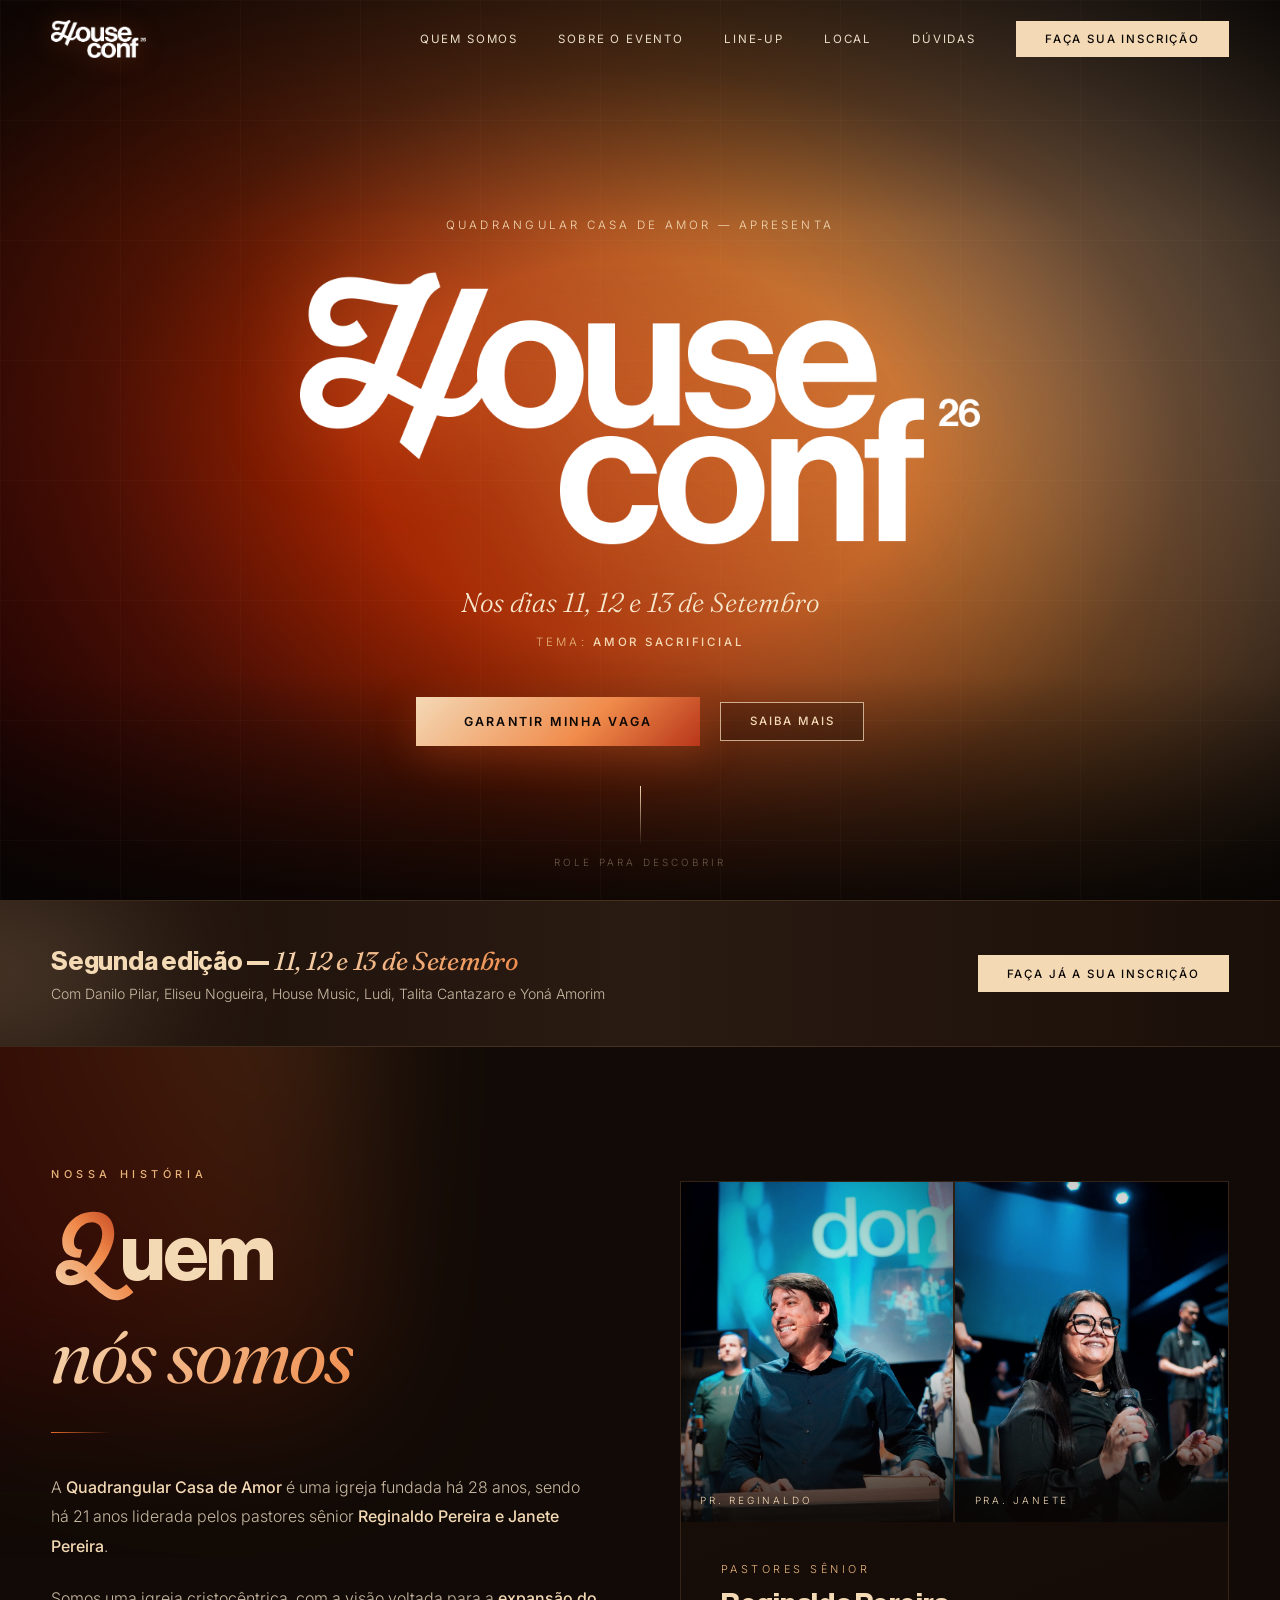
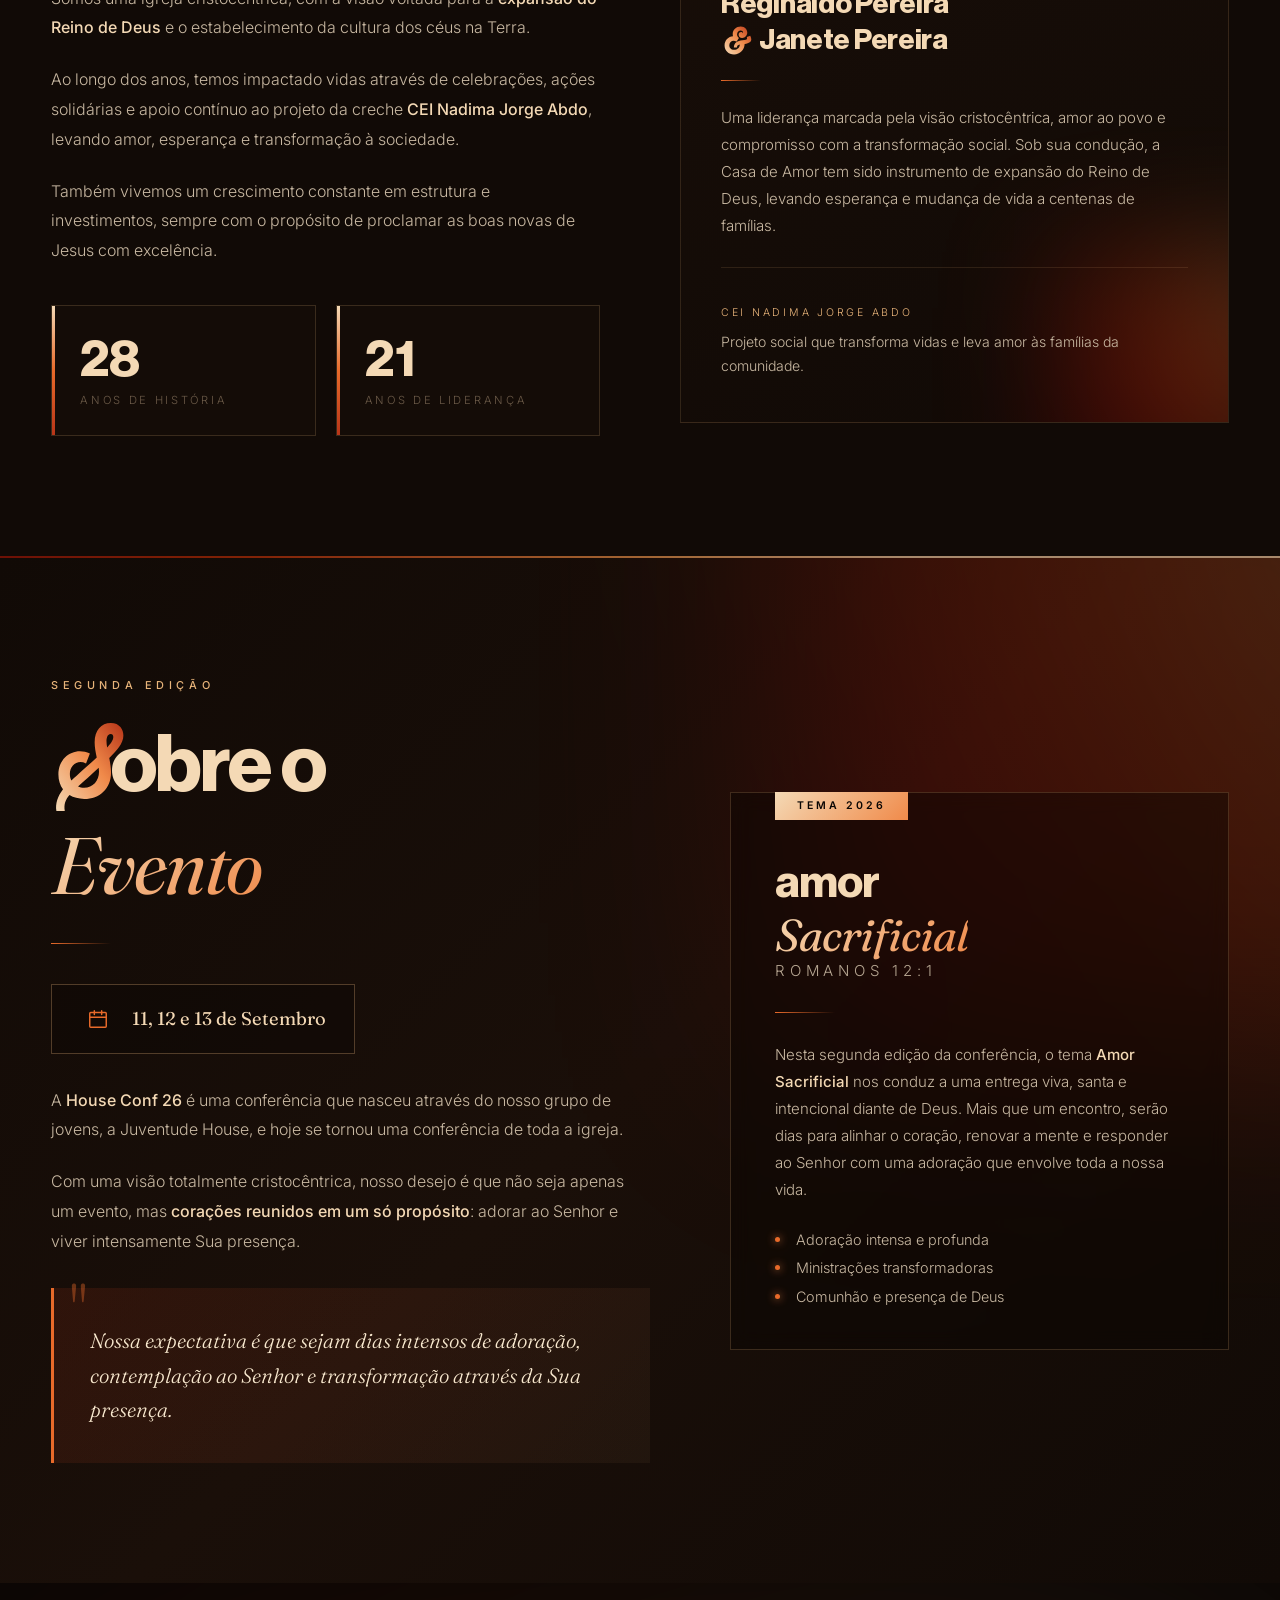
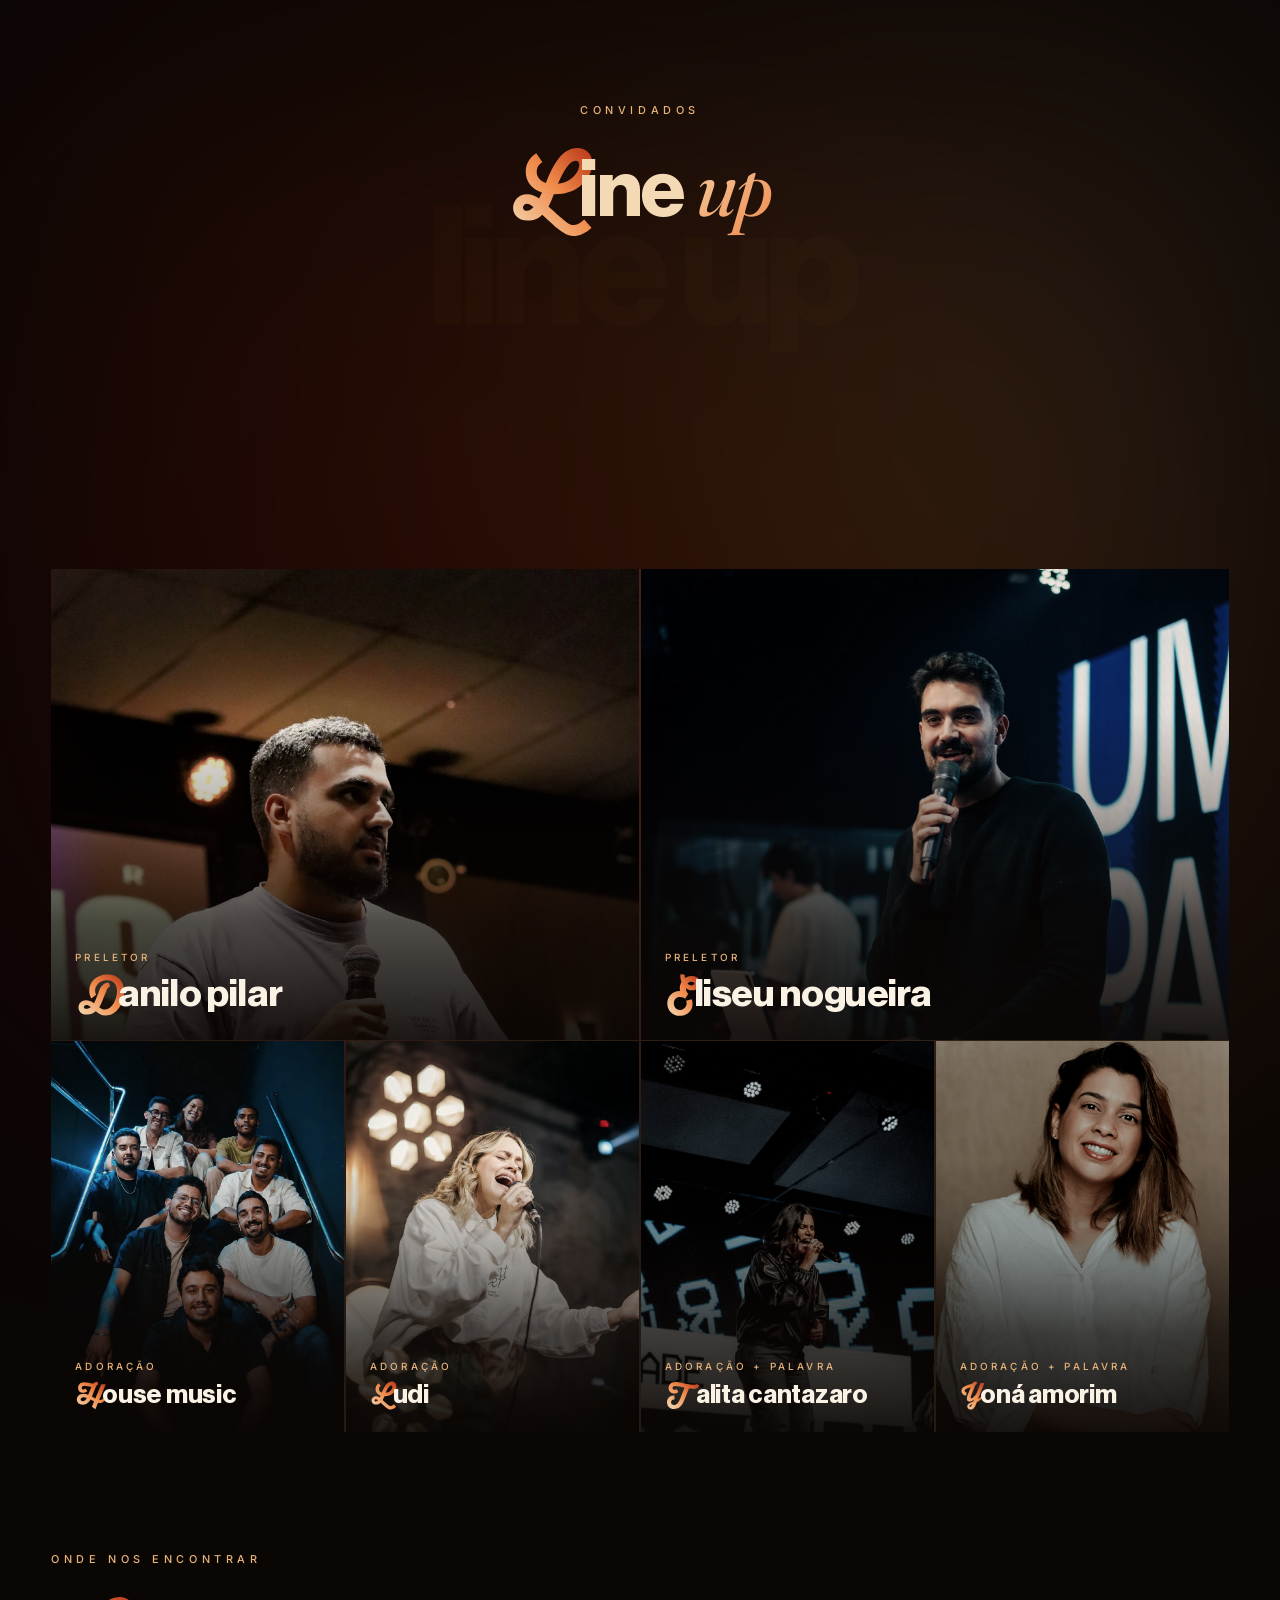
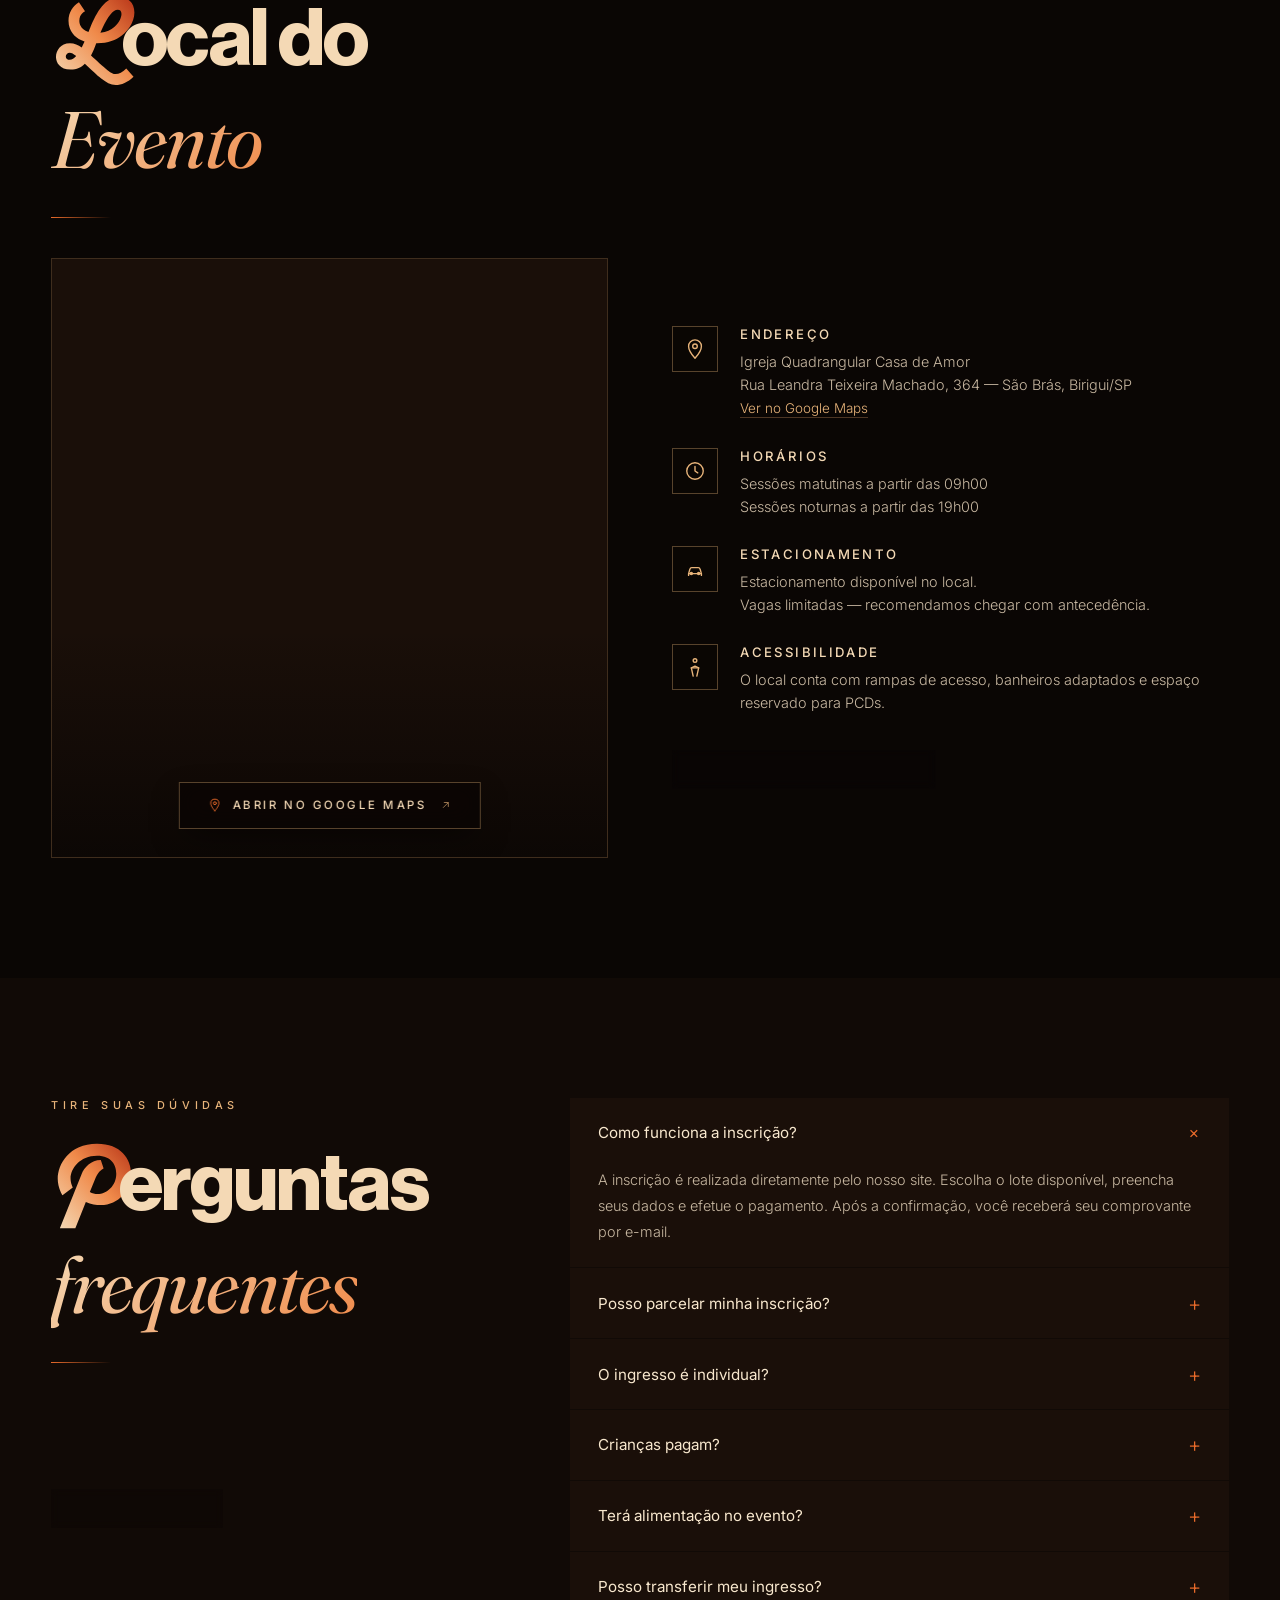
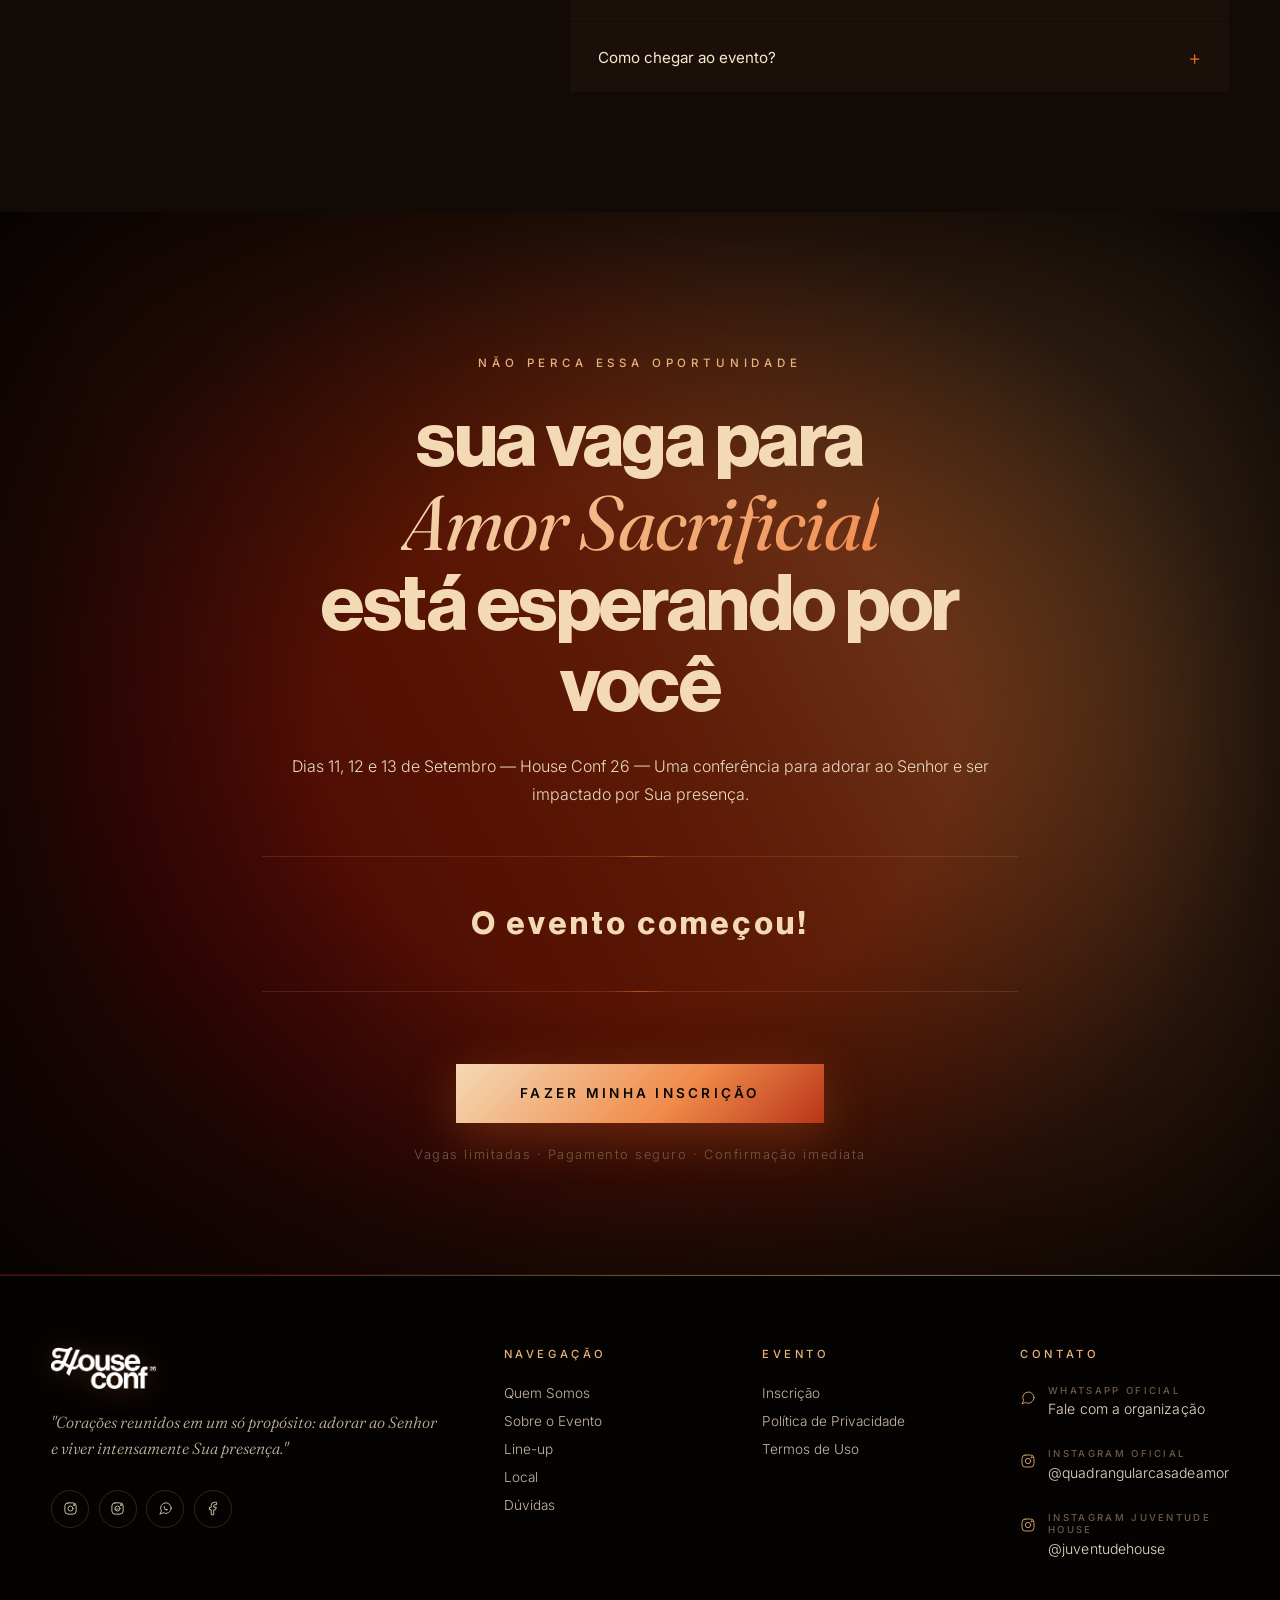
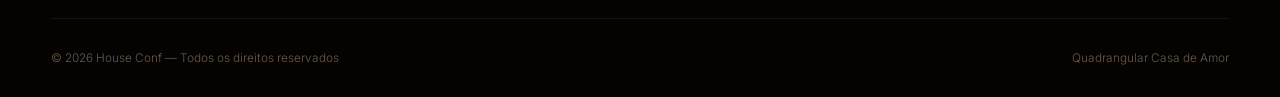
==== commit da75273e: "Add files via upload" ====
--- a/index.html
+++ b/index.html
@@ -15,6 +15,15 @@
 <link rel="preconnect" href="https://fonts.googleapis.com">
 <link rel="preconnect" href="https://fonts.gstatic.com" crossorigin>
 <link href="https://fonts.googleapis.com/css2?family=Fraunces:ital,opsz,wght@0,9..144,300;0,9..144,400;0,9..144,500;1,9..144,300;1,9..144,400&family=Inter:wght@300;400;500;600&display=swap" rel="stylesheet">
+
+
+<link rel="icon" href="/favicon.ico" sizes="any">
+<link rel="icon" type="image/png" sizes="32x32" href="/favicon-32x32.png">
+<link rel="icon" type="image/png" sizes="16x16" href="/favicon-16x16.png">
+<link rel="apple-touch-icon" sizes="180x180" href="/apple-touch-icon.png">
+<link rel="apple-touch-icon-precomposed" sizes="180x180" href="/apple-touch-icon-precomposed.png">
+<link rel="manifest" href="/site.webmanifest">
+<link rel="canonical" href="https://houseconf.com.br/">
 
 <link rel="stylesheet" href="css/styles.css">
 
@@ -319,13 +328,13 @@
       <div class="map-card reveal" aria-label="Localização da Quadrangular Casa de Amor">
         <iframe
           class="map-iframe"
-          src="https://www.google.com/maps?q=Igreja%20Quadrangular%20Casa%20de%20Amor%2C%20Birigui%20SP&output=embed&hl=pt-BR"
+          src="https://www.google.com/maps?q=Igreja%20Quadrangular%20Casa%20de%20Amor%2C%20Rua%20Leandra%20Teixeira%20Machado%2C%20364%2C%20S%C3%A3o%20Br%C3%A1s%2C%20Birigui%20-%20SP%2C%20Brasil&z=17&output=embed&hl=pt-BR"
           loading="lazy"
           referrerpolicy="no-referrer-when-downgrade"
           allowfullscreen=""
           title="Mapa — Quadrangular Casa de Amor"></iframe>
         <div class="map-overlay-gradient" aria-hidden="true"></div>
-        <a href="https://share.google/lyI0NgCxhQRfg05D5" target="_blank" rel="noopener noreferrer" class="map-overlay-btn" aria-label="Abrir localização no Google Maps">
+        <a href="https://share.google/VNZ3fBYM8SrRVos7e" target="_blank" rel="noopener noreferrer" class="map-overlay-btn" aria-label="Abrir localização no Google Maps">
           <svg viewBox="0 0 24 24" fill="none" stroke="currentColor" stroke-width="1.6" stroke-linecap="round" stroke-linejoin="round" aria-hidden="true">
             <path d="M12 22s-7-7.5-7-13a7 7 0 0114 0c0 5.5-7 13-7 13z"/>
             <circle cx="12" cy="9" r="2.5"/>
@@ -347,7 +356,7 @@
           </div>
           <div class="info-content">
             <h4>Endereço</h4>
-            <p>Quadrangular Casa de Amor<br><a href="https://share.google/lyI0NgCxhQRfg05D5" target="_blank" rel="noopener noreferrer" class="info-link">Ver no Google Maps</a></p>
+            <p>Igreja Quadrangular Casa de Amor<br>Rua Leandra Teixeira Machado, 364 — São Brás, Birigui/SP<br><a href="https://share.google/VNZ3fBYM8SrRVos7e" target="_blank" rel="noopener noreferrer" class="info-link">Ver no Google Maps</a></p>
           </div>
         </div>
         <div class="info-item reveal reveal-delay-2">
@@ -388,7 +397,7 @@
             <p>O local conta com rampas de acesso, banheiros adaptados e espaço reservado para PCDs.</p>
           </div>
         </div>
-        <a href="https://share.google/lyI0NgCxhQRfg05D5" target="_blank" rel="noopener noreferrer" class="btn-outline btn-maps reveal reveal-delay-3" style="align-self:flex-start;margin-top:0.5rem">
+        <a href="https://share.google/VNZ3fBYM8SrRVos7e" target="_blank" rel="noopener noreferrer" class="btn-outline btn-maps reveal reveal-delay-3" style="align-self:flex-start;margin-top:0.5rem">
           <svg viewBox="0 0 24 24" fill="none" stroke="currentColor" stroke-width="1.6" stroke-linecap="round" stroke-linejoin="round" aria-hidden="true">
             <path d="M12 22s-7-7.5-7-13a7 7 0 0114 0c0 5.5-7 13-7 13z"/>
             <circle cx="12" cy="9" r="2.5"/>
@@ -465,7 +474,7 @@
             <span class="faq-q-text">Como chegar ao evento?</span>
             <span class="faq-arrow">+</span>
           </div>
-          <div class="faq-a"><div class="faq-a-inner">Disponibilizaremos informações detalhadas de acesso após a confirmação do endereço. Haverá estacionamento no local e orientações de transporte público.</div></div>
+          <div class="faq-a"><div class="faq-a-inner">O evento será na Igreja Quadrangular Casa de Amor, Rua Leandra Teixeira Machado, 364 — São Brás, Birigui/SP. Use o botão “Abrir no Google Maps” na seção Local para navegar diretamente até o endereço.</div></div>
         </div>
       </div>
     </div>
--- a/css/styles.css
+++ b/css/styles.css
@@ -1862,3 +1862,44 @@
   content: "ℹ ";
   color: #ff9b55;
 }
+
+
+/* Ajustes finais — House Conf 26 */
+.tema-ref {
+  margin: -0.35rem 0 1.35rem;
+  color: var(--amber);
+  font-family: var(--font-body);
+  font-size: 0.72rem;
+  letter-spacing: 0.32em;
+  text-transform: uppercase;
+  opacity: 0.9;
+}
+
+@media (max-width: 640px) {
+  .countdown {
+    width: min(100%, 560px);
+    display: grid;
+    grid-template-columns: repeat(4, minmax(0, 1fr));
+    gap: 0.45rem;
+    padding: 1.8rem 0.45rem;
+    overflow: hidden;
+  }
+  .countdown .cd-sep { display: none; }
+  .cd-unit { min-width: 0; }
+  .cd-num {
+    font-size: clamp(2rem, 11vw, 3rem);
+    line-height: 0.95;
+    letter-spacing: -0.055em;
+  }
+  .cd-label {
+    font-size: clamp(0.43rem, 1.8vw, 0.55rem);
+    letter-spacing: 0.18em;
+    overflow-wrap: anywhere;
+  }
+}
+
+@media (max-width: 380px) {
+  .countdown { gap: 0.3rem; padding-inline: 0.25rem; }
+  .cd-num { font-size: clamp(1.75rem, 10vw, 2.45rem); }
+  .cd-label { font-size: 0.4rem; letter-spacing: 0.12em; }
+}
